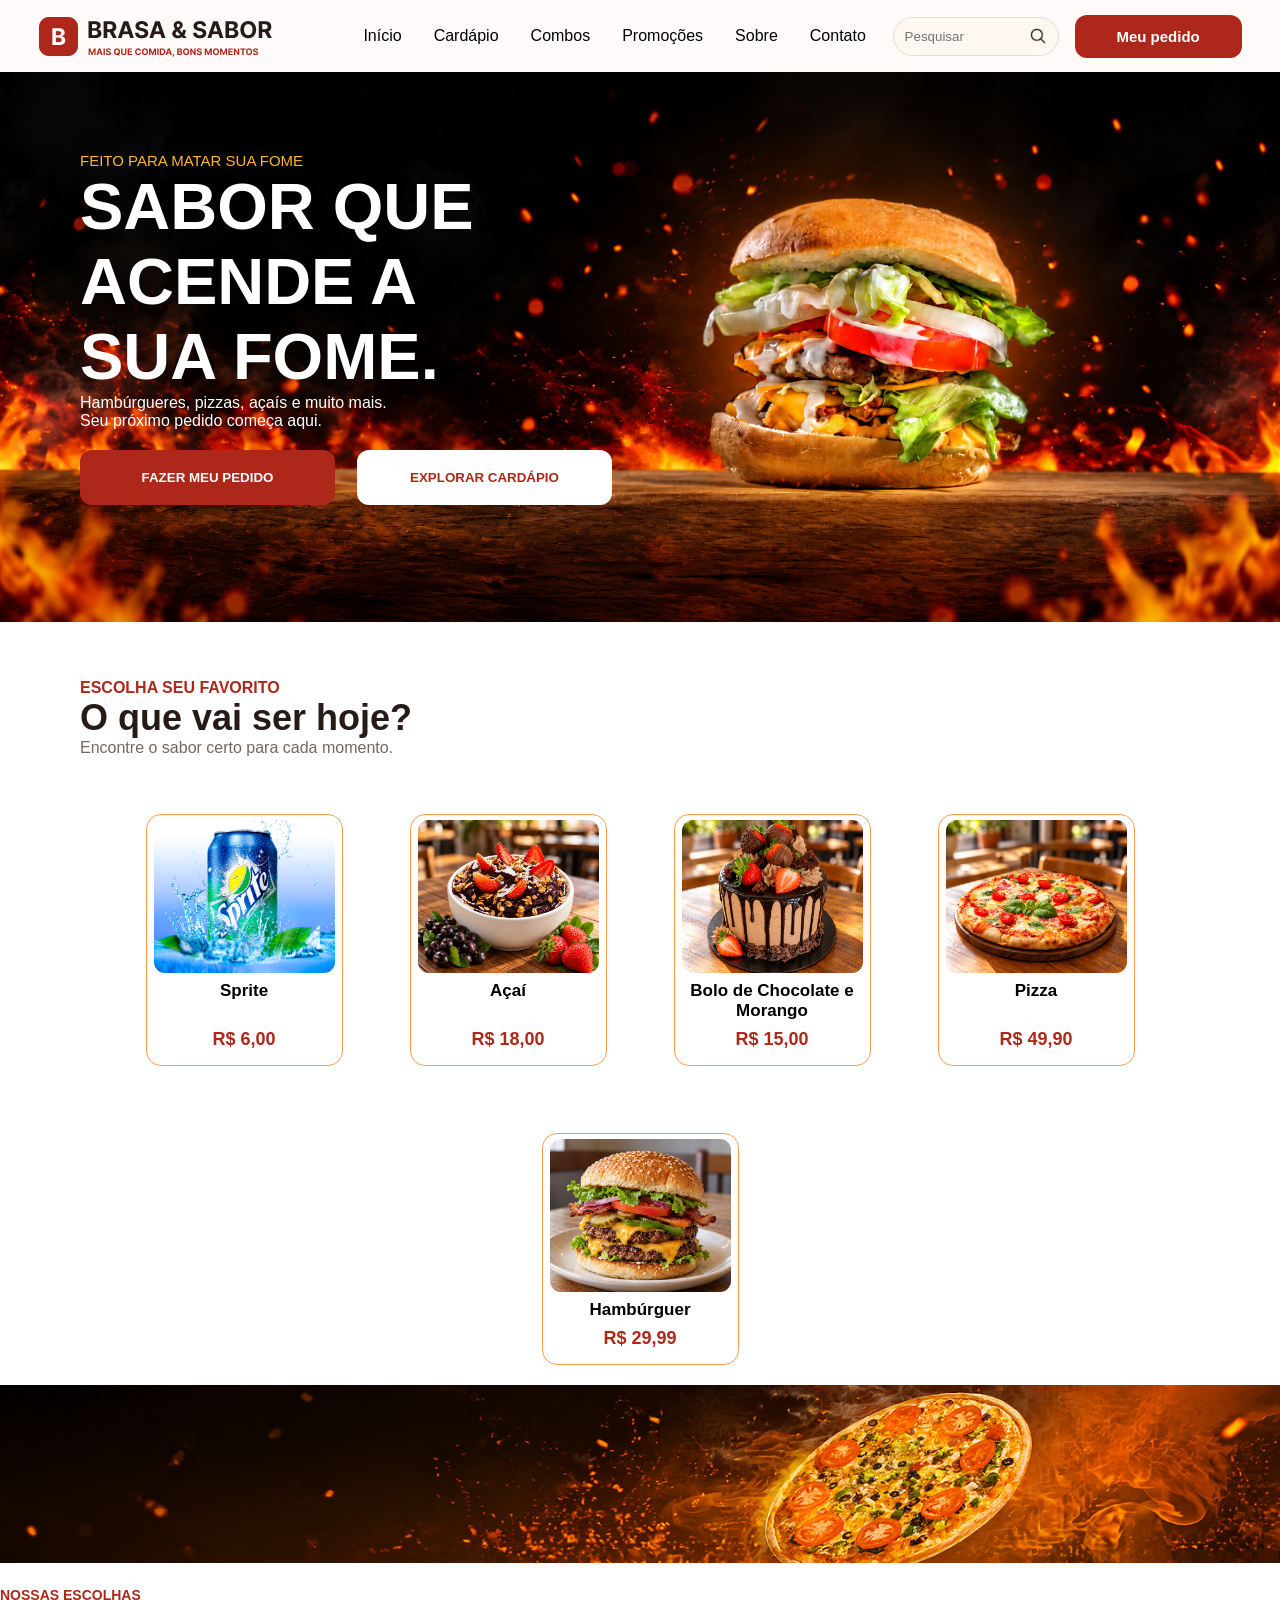
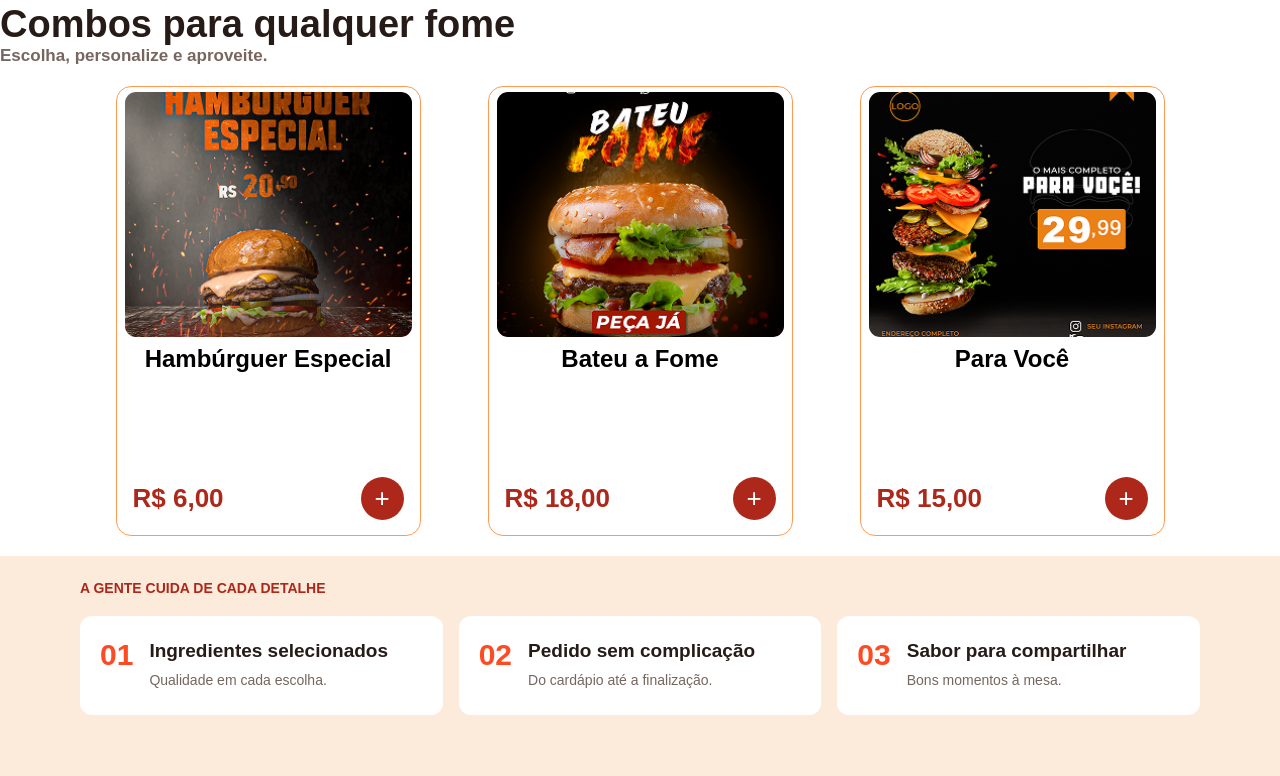
==== index.html @ da67d5e8 "Atualiza combos e adiciona seção de benefícios" ====
<!DOCTYPE html><!-- Informa ao navegador que este documento usa HTML5 -->

<html lang="pt-br"><!-- Inicia o documento HTML e define o idioma como português do Brasil -->

<head> <!-- Área de configurações da página, não aparece diretamente no conteúdo -->
    <meta charset="UTF-8"><!-- Permite o uso correto de acentos e caracteres especiais -->
    <meta name="viewport" content="width=device-width, initial-scale=1.0">
    <!-- Faz a página se adaptar corretamente a diferentes tamanhos de tela -->
    <title>Brasa & Sabor</title> <!-- Define o nome que aparece na aba do navegador -->
    <link rel="stylesheet" href="index.css"> <!-- Conecta este HTML ao arquivo CSS -->
    <link rel="shortcut icon" href="assets/favicon.png" type="image/x-icon">
    <!-- Define o ícone que aparece na aba do navegador -->
</head>

<body> <!-- Inicia todo o conteúdo visível da página -->

    <header> <!-- Cabeçalho principal do site -->

        <img id="logo" src="logo.png" alt="Logo Brasa & Sabor"> <!-- Exibe a logo do site -->

        <nav> <!-- Área de navegação principal -->

            <ul><!-- Lista dos links do menu -->

                <li> <!-- Item da lista -->
                    <a href="#">Início</a><!-- Link para a página inicial -->
                </li>

                <li>
                    <a href="#">Cardápio</a><!-- Link para o cardápio -->
                </li>

                <li>
                    <a href="#">Combos</a> <!-- Link para os combos -->
                </li>

                <li>
                    <a href="#">Promoções</a> <!-- Link para as promoções -->
                </li>

                <li>
                    <a href="#">Sobre</a> <!-- Link para a área sobre a empresa -->
                </li>

                <li>
                    <a href="#">Contato</a> <!-- Link para a área de contato -->
                </li>

            </ul>
        </nav>

        <form> <!-- Cria o formulário da barra de pesquisa -->

            <input type="search" placeholder="Pesquisar"><!-- Cria o campo onde o usuário pode digitar uma pesquisa -->

            <img class="lupa" src="assets/Search.png" alt="Ícone de pesquisa">
            <!-- Exibe o ícone da lupa dentro da área de pesquisa -->
        </form>

        <a href="https://youtu.be/Tk9TM7-eTmw?si=E-C-ctOI5o2lWUD2"> <!-- Cria um link ao redor do botão Meu pedido -->

            <button id="meu-pedido" type="button">
                Meu pedido
            </button><!-- Cria o botão Meu pedido -->
        </a>

    </header>

    <section class="hero"> <!-- Cria a seção principal do site, conhecida como hero -->

                <video class="video-hero" autoplay muted loop playsinline poster="assets/banner-burguer.png" aria-hidden="true"> <!-- Reproduz o vídeo automaticamente, sem som e em loop -->
            <source src="assets/videos/generated_video.mp4" type="video/mp4"> <!-- Define o caminho do vídeo de fundo -->
        </video>

        <h2 id="h2-section">
            FEITO PARA MATAR SUA FOME
        </h2> <!-- Texto menor que aparece acima do título principal -->

        <h1 id="h1">
            SABOR QUE <br> <!-- br força uma quebra de linha -->

            ACENDE A <br> <!-- Segunda quebra de linha -->

            SUA FOME.
        </h1>

        <p>
            Hambúrgueres, pizzas, açaís e muito mais. <br>
            Seu próximo pedido começa aqui.
        </p>


        <div class="botoes-hero"> <!-- Agrupa os dois botões para poder organizá-los juntos no CSS -->

            <button id="fazer-pedido" type="button"> <!-- Primeiro botão da hero -->
                FAZER MEU PEDIDO
            </button>


            <button id="explorar-cardapio" type="button"> <!-- Segundo botão da hero -->
                EXPLORAR CARDÁPIO
            </button>


        </div>

    </section>

    <section class="texto-favorito"><!-- Inicia a segunda seção do site -->

        <p id="escolha-seu-favorito">
            ESCOLHA SEU FAVORITO
        </p>


        <h2 id="oq-vai-ser-hj">
            O que vai ser hoje?
        </h2>


        <p id="paragrafo-texto-favorito">
            Encontre o sabor certo para cada momento.
        </p>


    </section>

<section class="favoritos"> <!-- Agrupa os cards dos produtos favoritos -->

    <div class="card" id="sprite">
        <img src="assets/favoritos/SPRITE.png" alt="Sprite">
        <h2>Sprite</h2>
        <p class="preco">R$ 6,00</p> <!-- Exibe o preço do produto -->
    </div>

    <div class="card" id="acai">
        <img src="assets/favoritos/img/Açaí com morangos na mesa de madeira.png" alt="Açaí">
        <h2>Açaí</h2>
        <p class="preco">R$ 18,00</p> <!-- Exibe o preço do produto -->
    </div>

    <div class="card" id="bolo-de-chocolate">
        <img src="assets/favoritos/img/bolo de chocolate.png" alt="Bolo de chocolate e morango">
        <h2>Bolo de Chocolate e Morango</h2>
        <p class="preco">R$ 15,00</p> <!-- Exibe o preço do produto -->
    </div>

    <div class="card" id="pizza">
        <img src="assets/favoritos/img/pizza.png" alt="Pizza">
        <h2>Pizza</h2>
        <p class="preco">R$ 49,90</p> <!-- Exibe o preço do produto -->
    </div>

    <div class="card" id="hamburguer">
        <img src="assets/favoritos/img/hamburguer.png" alt="Hambúrguer">
        <h2>Hambúrguer</h2>
        <p class="preco">R$ 29,99</p> <!-- Exibe o preço do produto -->
    </div>

</section>

<img id="banner-pizza" src="assets/banner/pizza-banner.png" alt="">

<div class="combos">
    <h2 class="NOSSAS-ESCOLHAS">NOSSAS ESCOLHAS</h2>
    <H2 class="COMBO-PARA-QUALQUER-FOME">Combos para qualquer fome</H2>
    <H3 class="ESCOLHA">Escolha, personalize e aproveite.</H3>
</div>


<section class="combos-produtos"> <!-- Agrupa os cards dos combos -->

    <div class="card" id="hamburguer-especial"> <!-- Cria o card do hambúrguer especial -->
        <img src="assets/favoritos/img/hamburguer espcial.png" alt="Hambúrguer especial"> <!-- Exibe a imagem do combo -->
        <h2>Hambúrguer Especial</h2> <!-- Exibe o nome do combo -->

        <div class="card-rodape"> <!-- Agrupa o preço e o botão -->
            <p class="preco">R$ 6,00</p> <!-- Exibe o preço do produto -->
            <button class="adicionar" type="button" aria-label="Adicionar Hambúrguer Especial ao pedido">+</button> <!-- Cria o botão de adicionar -->
        </div>
    </div>

    <div class="card" id="bateu-a-fome"> <!-- Cria o card do combo Bateu a Fome -->
        <img src="assets/favoritos/img/bateu a fome.png" alt="Combo Bateu a Fome"> <!-- Exibe a imagem do combo -->
        <h2>Bateu a Fome</h2> <!-- Exibe o nome do combo -->

        <div class="card-rodape"> <!-- Agrupa o preço e o botão -->
            <p class="preco">R$ 18,00</p> <!-- Exibe o preço do produto -->
            <button class="adicionar" type="button" aria-label="Adicionar combo Bateu a Fome ao pedido">+</button> <!-- Cria o botão de adicionar -->
        </div>
    </div>

    <div class="card" id="para-voce"> <!-- Cria o card do combo Para Você -->
        <img src="assets/favoritos/img/para voce.png" alt="Combo Para Você"> <!-- Exibe a imagem do combo -->
        <h2>Para Você</h2> <!-- Exibe o nome do combo -->

        <div class="card-rodape"> <!-- Agrupa o preço e o botão -->
            <p class="preco">R$ 15,00</p> <!-- Exibe o preço do produto -->
            <button class="adicionar" type="button" aria-label="Adicionar combo Para Você ao pedido">+</button> <!-- Cria o botão de adicionar -->
        </div>
    </div>

</section>

<section class="beneficios" aria-labelledby="titulo-beneficios"> <!-- Cria a faixa de benefícios -->

    <h2 id="titulo-beneficios">A GENTE CUIDA DE CADA DETALHE</h2> <!-- Exibe o título da seção -->

    <div class="beneficios-lista"> <!-- Agrupa os três benefícios -->

        <div class="beneficio"> <!-- Cria o primeiro benefício -->
            <span class="beneficio-numero">01</span> <!-- Exibe o número do benefício -->

            <div class="beneficio-texto"> <!-- Agrupa o título e a descrição -->
                <h3>Ingredientes selecionados</h3> <!-- Exibe o título do benefício -->
                <p>Qualidade em cada escolha.</p> <!-- Exibe a descrição do benefício -->
            </div>
        </div>

        <div class="beneficio"> <!-- Cria o segundo benefício -->
            <span class="beneficio-numero">02</span> <!-- Exibe o número do benefício -->

            <div class="beneficio-texto"> <!-- Agrupa o título e a descrição -->
                <h3>Pedido sem complicação</h3> <!-- Exibe o título do benefício -->
                <p>Do cardápio até a finalização.</p> <!-- Exibe a descrição do benefício -->
            </div>
        </div>

        <div class="beneficio"> <!-- Cria o terceiro benefício -->
            <span class="beneficio-numero">03</span> <!-- Exibe o número do benefício -->

            <div class="beneficio-texto"> <!-- Agrupa o título e a descrição -->
                <h3>Sabor para compartilhar</h3> <!-- Exibe o título do benefício -->
                <p>Bons momentos à mesa.</p> <!-- Exibe a descrição do benefício -->
            </div>
        </div>

    </div>

</section>



</body>


</html>
---- index.css ----
* {
    font-family: Arial, Helvetica, sans-serif; /* Define a fonte de todos os elementos */
    margin: 0; /* Remove as margens padrão */
    padding: 0; /* Remove os espaçamentos internos padrão */
}

body {
    margin: 0; /* Remove a margem padrão do body */
}

a {
    color: black; /* Define a cor dos links */
    text-decoration: none; /* Remove o sublinhado dos links */
    cursor: pointer; /* Mostra uma mão ao passar o mouse sobre os links */
}

button {
    cursor: pointer; /* Mostra uma mão ao passar o mouse sobre os botões */
}

header {
    background-color: #FEFAFA; /* Define a cor de fundo do cabeçalho */
    display: flex; /* Coloca os elementos do cabeçalho lado a lado */
    align-items: center; /* Centraliza os elementos verticalmente */
    justify-content: space-between; /* Distribui o espaço livre entre os elementos */
    min-height: 72px; /* Mantém a altura mínima e permite crescer se houver quebra de linha */
    height: auto; /* Evita que o botão fique encoberto em telas menores */
    padding: 12px clamp(20px, 3vw, 80px); /* Ajusta o espaço lateral à largura da tela */
    box-sizing: border-box; /* Inclui o padding no tamanho do cabeçalho */
    gap: 16px; /* Mantém os elementos próximos sem apertar o cabeçalho */
    flex-wrap: wrap; /* Permite que os elementos passem para outra linha quando faltar espaço */

    & #logo {
        cursor: pointer; /* Mostra uma mão ao passar o mouse sobre a logo */
    }
}

nav ul {
    display: flex; /* Coloca os itens do menu lado a lado */
    flex-wrap: wrap; /* Permite quebrar a linha quando faltar espaço */
    gap: 12px; /* Faz o menu caber também com o navegador em 100% */
    list-style-type: none; /* Remove as bolinhas da lista */
    padding: 0; /* Remove o espaçamento interno padrão */
    margin: 0; /* Remove a margem padrão */

    & a {
        display: inline-block; /* Permite aumentar cada link individualmente */
        padding: 10px; /* Mantém o tamanho do link igual antes e durante o hover */
        border: none; /* Remove qualquer borda do link */
        outline: none; /* Remove o contorno preto de foco */
        border-radius: 10px; /* Arredonda o fundo do hover */
        transition: transform 0.2s ease, color 0.2s ease, background-color 0.2s ease; /* Suaviza o efeito */

        &:hover {
            cursor: pointer; /* Mostra uma mão sobre o link */
            color: white; /* Deixa o texto branco */
            background-color: #AD281B; /* Deixa o fundo vermelho */
            transform: scale(1.1); /* Aumenta apenas o link sem empurrar os outros */
        }

        &:focus-visible {
            outline: 2px solid #AD281B; /* Destaca o link em vermelho ao navegar pelo teclado */
            outline-offset: 2px; /* Afasta o contorno do texto */
        }
    }
}

form {
    position: relative; /* Serve de referência para posicionar a lupa */
    margin-left: auto; /* Coloca o espaço livre antes da pesquisa, aproximando ela do botão */
}

input {
    background-color: #FFF8F0; /* Define o fundo do campo de pesquisa */
    width: 166px; /* Define a largura do campo */
    height: 39px; /* Define a altura do campo */
    border-radius: 20px; /* Arredonda as bordas */
    border: 1px solid #EADBD0; /* Adiciona uma borda ao campo */
    padding-left: 11px; /* Afasta o texto da borda esquerda */
    padding-right: 35px; /* Reserva espaço para a lupa */
    outline: none; /* Remove o contorno padrão ao clicar */
    box-sizing: border-box; /* Inclui padding e borda no tamanho do campo */
}

.lupa {
    position: absolute; /* Permite posicionar a lupa dentro do formulário */
    right: 12px; /* Afasta a lupa da borda direita */
    top: 50%; /* Posiciona a lupa no meio vertical */
    transform: translateY(-50%); /* Ajusta a centralização vertical da lupa */
    width: 18px; /* Define a largura da lupa */
}

#meu-pedido {
    background: #AD281B; /* Define o fundo vermelho */
    width: 167px; /* Define a largura do botão */
    height: 43px; /* Define a altura do botão */
    border-radius: 12px; /* Arredonda as bordas */
    border: none; /* Remove a borda padrão */
    outline: none; /* Remove o contorno padrão ao clicar */
    color: white; /* Define o texto branco */
    font-weight: bold; /* Deixa o texto em negrito */
    font-size: 15px; /* Define o tamanho do texto */

    &:hover {
        background-color: #630e06; /* Escurece o botão ao passar o mouse */
    }
}

@keyframes hero { /* Cria a animação de entrada da hero */
    from { /* Define o começo da animação */
        opacity: 0; /* Começa invisível */
        transform: translateY(15px); /* Começa 15px abaixo da posição original */
    } /* Fecha o começo */

    to { /* Define o final da animação */
        opacity: 1; /* Deixa o elemento visível */
        transform: translateY(0); /* Retorna à posição original */
    } /* Fecha o final */
} /* Fecha a animação */

.hero {
    position: relative; /* Serve de referência para posicionar o vídeo */
    isolation: isolate; /* Mantém as camadas do vídeo dentro da hero */
    overflow: hidden; /* Esconde as partes do vídeo que ultrapassam a seção */
    background-image: url("assets/banner-burguer.png"); /* Define a imagem de fundo */
    width: 100%; /* Ocupa toda a largura disponível */
    height: 550px; /* Define a altura da seção */
    background-size: cover; /* Preenche a seção com a imagem */
    background-position: center; /* Centraliza a imagem de fundo */
    background-repeat: no-repeat; /* Impede a repetição da imagem */
    color: white; /* Define a cor padrão dos textos */
    display: flex; /* Ativa o Flexbox */
    flex-direction: column; /* Organiza os elementos um abaixo do outro */
    padding: 80px; /* Define o espaço interno da seção */
    box-sizing: border-box; /* Inclui o padding no tamanho da seção */

    & .video-hero {
        position: absolute; /* Coloca o vídeo no fundo sem ocupar espaço entre os textos */
        inset: 0; /* Posiciona o vídeo junto às bordas da seção */
        width: 100%; /* Faz o vídeo ocupar toda a largura da hero */
        height: 100%; /* Faz o vídeo ocupar toda a altura da hero */
        object-fit: cover; /* Preenche a seção sem deformar o vídeo */
        object-position: center; /* Centraliza o vídeo */
        z-index: -1; /* Coloca o vídeo atrás dos textos e botões */
        pointer-events: none; /* Impede que o vídeo bloqueie os cliques nos botões */
    }

    & #h2-section {
        color: #FFB72B; /* Define a cor amarela do texto */
        font-size: 15px; /* Define o tamanho do texto */
        font-weight: 100; /* Solicita um peso fino para a fonte */
        animation: entrada-hero 0.6s ease-out both; /* Faz o texto pequeno entrar primeiro */
        transition: scale 0.25s ease; /* Suaviza o crescimento e a volta ao tamanho normal */
        transform-origin: left center; /* Faz o crescimento partir do lado esquerdo */

        &:hover {
            scale: 1.02; /* Aumenta apenas este texto em 2% */
        }
    }

    & #h1 {
        font-size: 65px; /* Define o tamanho do título principal */
        margin: 0; /* Remove a margem padrão */
        animation: entrada-hero 0.6s ease-out 0.12s both; /* Faz o título entrar depois */
        transition: scale 0.25s ease; /* Suaviza o crescimento e a volta ao tamanho normal */
        transform-origin: left center; /* Faz o crescimento partir do lado esquerdo */

        &:hover {
            scale: 1.02; /* Aumenta apenas o título em 2% */
        }
    }

    & > p {
        animation: entrada-hero 0.6s ease-out 0.24s both; /* Faz o parágrafo entrar depois do título */
        transition: scale 0.25s ease; /* Suaviza o crescimento e a volta ao tamanho normal */
        transform-origin: left center; /* Faz o crescimento partir do lado esquerdo */

        &:hover {
            scale: 1.02; /* Aumenta apenas o parágrafo em 2% */
        }
    }

    & .botoes-hero {
        display: flex; /* Coloca os botões lado a lado */
        gap: 22px; /* Define o espaço entre os botões */
        flex-wrap: wrap; /* Permite que os botões passem para outra linha */
        margin-top: 20px; /* Afasta os botões do texto acima */
        animation: entrada-hero 0.6s ease-out 0.36s both; /* Faz os botões entrarem por último */

        & #fazer-pedido {
            width: 255px; /* Define a largura do botão */
            height: 55px; /* Define a altura do botão */
            border-radius: 12px; /* Arredonda as bordas */
            background: #AD281B; /* Define o fundo vermelho */
            color: white; /* Define o texto branco */
            border: none; /* Remove a borda padrão */
            font-weight: bold; /* Deixa o texto em negrito */
            box-shadow: inset 0 0 0 0 white; /* Prepara o preenchimento branco sem mostrá-lo */
            transition: box-shadow 0.35s ease, color 0.35s ease; /* Suaviza a animação na entrada e na saída do mouse */

            &:hover {
                box-shadow: inset 255px 0 0 0 white; /* Preenche o botão de branco da esquerda para a direita */
                color: #AD281B; /* Muda o texto para vermelho */
            }
        }

        & #explorar-cardapio {
            width: 255px; /* Define a largura do botão */
            height: 55px; /* Define a altura do botão */
            border-radius: 12px; /* Arredonda as bordas */
            background: white; /* Define o fundo branco */
            color: #AD281B; /* Define o texto vermelho */
            border: none; /* Remove a borda padrão */
            font-weight: bolder; /* Deixa o texto com peso maior */
            box-shadow: inset 0 0 0 0 #AD281B; /* Prepara o preenchimento vermelho sem mostrá-lo */
            transition: box-shadow 0.35s ease, color 0.35s ease; /* Suaviza a animação na entrada e na saída do mouse */

            &:hover {
                box-shadow: inset 255px 0 0 0 #AD281B; /* Preenche o botão de vermelho da esquerda para a direita */
                color: white; /* Muda o texto para branco */
            }
        }
    }
}

.texto-favorito {
    display: flex; /* Ativa o Flexbox na seção */
    flex-direction: column; /* Organiza os textos um abaixo do outro */
    padding: 57px 80px; /* Define o espaço vertical e lateral */
    box-sizing: border-box; /* Inclui o padding no tamanho da seção */

    & #escolha-seu-favorito {
        color: #AD281B; /* Define a cor vermelha do texto */
        font-weight: bold; /* Deixa o texto em negrito */
        margin: 0; /* Remove a margem padrão */
    }

    & #oq-vai-ser-hj {
        color: #261B17; /* Define a cor escura do título */
        font-size: 36px; /* Define o tamanho do título */
        margin: 0; /* Remove a margem padrão */
        font-weight: bolder; /* Deixa o título com peso maior */
    }

    & #paragrafo-texto-favorito {
        color: #76665F; /* Define a cor do parágrafo */
        font-size: 16px; /* Define o tamanho do texto */
    }
}

.favoritos {
    display: flex; /* Coloca os cards lado a lado */
    width: 100%; /* Ocupa toda a largura disponível */
    padding: 0 80px; /* Define o espaço nas laterais */
    box-sizing: border-box; /* Inclui o padding na largura da seção */
    justify-content: center; /* Centraliza os cards na horizontal */
    gap: 67px; /* Define o espaço entre os cards */
    margin-bottom: 20px; /* Adiciona espaço abaixo da seção */
    flex-wrap: wrap; /* Permite que os cards passem para outra linha */

    & .card {
        display: flex; /* Ativa o Flexbox dentro do card */
        width: 197px; /* Define a largura do card */
        height: auto; /* Ajusta a altura ao conteúdo */
        padding-bottom: 15px; /* Cria espaço abaixo do preço */
        flex-shrink: 0; /* Impede que o card diminua de largura */
        flex-direction: column; /* Organiza imagem, nome e preço em coluna */
        align-items: center; /* Centraliza os elementos horizontalmente */
        gap: 8px; /* Cria espaço entre imagem, nome e preço */
        border-radius: 15px; /* Arredonda as bordas */
        border: 1px solid #FF9A50; /* Adiciona uma borda laranja */
        box-sizing: border-box; /* Inclui padding e borda no tamanho do card */
        position: relative; /* Serve de referência para o reflexo */
        transition: transform 0.6s cubic-bezier(0.23, 1, 0.32, 1); /* Suaviza a inclinação e a volta do card */



        &:hover {
            transform: perspective(1000px) rotateX(5deg) rotateY(-10deg) scale(1.02); /* Inclina e aumenta apenas o card sob o mouse */
        }

        &::after {
            content: ""; /* Cria uma camada para o reflexo */
            position: absolute; /* Posiciona o reflexo sobre o card */
            inset: 0; /* Faz a camada ocupar todo o card */
            border-radius: inherit; /* Mantém o arredondamento original */
            pointer-events: none; /* Impede que o reflexo bloqueie o mouse */
            background: linear-gradient(115deg, transparent 40%, rgba(255, 255, 255, 0.1) 45%, rgba(255, 255, 255, 0.3) 50%, rgba(255, 255, 255, 0.1) 55%, transparent 60%); /* Cria uma faixa diagonal de luz */
            background-size: 250% 250%; /* Permite movimentar o reflexo */
            background-position: 100% 100%; /* Define a posição inicial do reflexo */
            opacity: 0; /* Esconde o reflexo enquanto o card está parado */
            transition: background-position 0.6s ease, opacity 0.6s ease; /* Suaviza o movimento e a aparição do reflexo */
        }

        &:hover::after {
            background-position: 0% 0%; /* Faz o reflexo atravessar o card */
            opacity: 1; /* Mostra o reflexo durante o hover */
        }

        & img {
            width: 181px; /* Define a largura das imagens */
            height: 153px; /* Define a altura das imagens */
            border-radius: 11px; /* Arredonda as bordas das imagens */
            object-fit: cover; /* Preenche o espaço sem deformar a imagem */
            margin-top: 5px; /* Afasta a imagem do topo do card */
        }

        & h2 {
            font-size: 17px; /* Aumenta o tamanho do nome do produto */
            font-weight: bold; /* Deixa o nome em negrito */
            text-align: center; /* Centraliza o nome */
            padding: 0 8px; /* Afasta o nome das bordas laterais */
        }

        & .preco {
            color: #AD281B; /* Define a cor vermelha do preço */
            font-size: 18px; /* Define o tamanho do preço */
            font-weight: bold; /* Deixa o preço em negrito */
            text-align: center; /* Centraliza o preço */
            margin-top: auto; /* Alinha os preços na parte inferior dos cards da mesma linha */
        }
    }
}

#banner-pizza {
    width: 100%; /* Faz o banner acompanhar a largura disponível */
    height: auto; /* Mantém a proporção da imagem */
}

.combos {
    
    & .NOSSAS-ESCOLHAS {
        margin-top: 20px; /* Adiciona espaço acima do texto */
        font-size: 14px; /* Define o tamanho do texto */
        font-weight: bolder; /* Deixa o texto com peso maior */
        color: #AD281B; /* Define a cor vermelha do texto */
    }

    & .COMBO-PARA-QUALQUER-FOME {
        font-size: 38px; /* Define o tamanho do título dos combos */
        color: #261B17; /* Define a cor escura do título */
    }

    & .ESCOLHA{
        font-size: 17px;
        color: #76665F;

    }


}

.combos-produtos {
    display: flex; /* Coloca os cards lado a lado */
    margin-top: 20px;
    width: 100%; /* Ocupa toda a largura disponível */
    padding: 0 80px; /* Define o espaço nas laterais */
    box-sizing: border-box; /* Inclui o padding na largura da seção */
    justify-content: center; /* Centraliza os cards na horizontal */
    gap: 67px; /* Define o espaço entre os cards */
    margin-bottom: 20px; /* Adiciona espaço abaixo da seção */
    flex-wrap: wrap; /* Permite que os cards passem para outra linha */

    & .card {
        display: flex; /* Ativa o Flexbox dentro do card */
        width: 305px; /* Aumenta a largura do card */
        min-height: 450px; /* Define uma altura mínima para o card */
        height: auto; /* Ajusta a altura ao conteúdo */
        padding-bottom: 15px; /* Cria espaço abaixo do preço */
        flex-shrink: 0; /* Impede que o card diminua de largura */
        flex-direction: column; /* Organiza imagem, nome e preço em coluna */
        align-items: center; /* Centraliza os elementos horizontalmente */
        gap: 8px; /* Cria espaço entre imagem, nome e preço */
        border-radius: 15px; /* Arredonda as bordas */
        border: 1px solid #FF9A50; /* Adiciona uma borda laranja */
        box-sizing: border-box; /* Inclui padding e borda no tamanho do card */
        position: relative; /* Serve de referência para o reflexo */
        transition: transform 0.6s cubic-bezier(0.23, 1, 0.32, 1); /* Suaviza a inclinação e a volta do card */

        & .card-rodape {
        display: flex; /* Coloca o preço e o botão lado a lado */
        justify-content: space-between; /* Coloca um em cada ponta */
        align-items: center; /* Alinha os dois verticalmente */
        width: 100%; /* Ocupa toda a largura do card */
        padding: 0 16px; /* Afasta os dois das bordas laterais */
        box-sizing: border-box; /* Inclui o padding na largura */
        margin-top: auto; /* Empurra o conjunto para baixo */

        & .preco {
            margin: 0; /* Remove a margem automática anterior do preço */
        }
    }
        &:hover {
            transform: perspective(1000px) rotateX(5deg) rotateY(-10deg) scale(1.02); /* Inclina e aumenta apenas o card sob o mouse */
        }

        &::after {
            content: ""; /* Cria uma camada para o reflexo */
            position: absolute; /* Posiciona o reflexo sobre o card */
            inset: 0; /* Faz a camada ocupar todo o card */
            border-radius: inherit; /* Mantém o arredondamento original */
            pointer-events: none; /* Impede que o reflexo bloqueie o mouse */
            background: linear-gradient(115deg, transparent 40%, rgba(255, 255, 255, 0.1) 45%, rgba(255, 255, 255, 0.3) 50%, rgba(255, 255, 255, 0.1) 55%, transparent 60%); /* Cria uma faixa diagonal de luz */
            background-size: 250% 250%; /* Permite movimentar o reflexo */
            background-position: 100% 100%; /* Define a posição inicial do reflexo */
            opacity: 0; /* Esconde o reflexo enquanto o card está parado */
            transition: background-position 0.6s ease, opacity 0.6s ease; /* Suaviza o movimento e a aparição do reflexo */
        }

        &:hover::after {
            background-position: 0% 0%; /* Faz o reflexo atravessar o card */
            opacity: 1; /* Mostra o reflexo durante o hover */
        }

        & img {
            width: calc(100% - 16px); /* Acompanha a largura interna do card, deixando espaço nas laterais */
            height: 245px; /* Aumenta a altura das imagens */
            border-radius: 11px; /* Arredonda as bordas das imagens */
            object-fit: cover; /* Preenche o espaço sem deformar a imagem */
            margin-top: 5px; /* Afasta a imagem do topo do card */
        }

        & h2 {
            font-size: 24px; /* Aumenta o tamanho do nome do produto */
            font-weight: bold; /* Deixa o nome em negrito */
            text-align: center; /* Centraliza o nome */
            padding: 0 8px; /* Afasta o nome das bordas laterais */
        }

        & .preco {
            color: #AD281B; /* Define a cor vermelha do preço */
            font-size: 26px; /* Aumenta o tamanho do preço */
            font-weight: bold; /* Deixa o preço em negrito */
            text-align: center; /* Centraliza o preço */
            margin-top: auto; /* Alinha os preços na parte inferior dos cards da mesma linha */
        }

        & .adicionar{
            background: #AD281B;
            border: none; /* Remove a borda do botão */
            color:white;
            width: 43px;
            height: 43px;
            font-size: 26px;
            border-radius: 100%;

        }
    }
}


.beneficios {
    background-color: #FCEBDB; /* Define o fundo claro da faixa */
    padding: 24px 80px; /* Define o espaço interno vertical e lateral */
    box-sizing: border-box; /* Inclui o padding na largura da seção */
    min-height: 220px; /* Define a altura mínima da faixa */

    & #titulo-beneficios {
        color: #AD281B; /* Define a cor vermelha do título */
        font-size: 14px; /* Define o tamanho do título */
        font-weight: bold; /* Deixa o título em negrito */
        margin-bottom: 20px; /* Afasta o título dos benefícios */
    }

    & .beneficios-lista {
        display: flex; /* Coloca os benefícios lado a lado */
        flex-wrap: wrap; /* Permite quebrar a linha quando faltar espaço */
        gap: 16px; /* Define o espaço entre os benefícios */

        & .beneficio {
            display: flex; /* Coloca o número ao lado do texto */
            align-items: flex-start; /* Alinha o número e o texto pelo topo */
            flex: 1 1 250px; /* Distribui o espaço e permite quebrar a linha */
            min-width: 0; /* Permite que o conteúdo se ajuste ao espaço disponível */
            background-color: white; /* Define o fundo branco do benefício */
            border-radius: 12px; /* Arredonda as bordas */
            padding: 24px 20px; /* Define o espaço interno do benefício */
            box-sizing: border-box; /* Inclui o padding no tamanho do benefício */
            gap: 16px; /* Afasta o número do texto */

            & .beneficio-numero {
                color: #FF4B23; /* Define a cor laranja do número */
                font-size: 30px; /* Define o tamanho do número */
                font-weight: bold; /* Deixa o número em negrito */
                line-height: 1; /* Mantém a altura da linha próxima ao tamanho do número */
                flex-shrink: 0; /* Impede que o número seja comprimido */
            }

            & .beneficio-texto {
                min-width: 0; /* Permite que o texto se ajuste dentro do benefício */

                & h3 {
                    color: #261B17; /* Define a cor escura do título */
                    font-size: 19px; /* Define o tamanho do título */
                    font-weight: bold; /* Deixa o título em negrito */
                    margin-bottom: 8px; /* Afasta o título da descrição */
                }

                & p {
                    color: #76665F; /* Define a cor da descrição */
                    font-size: 14px; /* Define o tamanho da descrição */
                    line-height: 1.5; /* Aumenta o espaço entre as linhas */
                }
            }
        }
    }
}
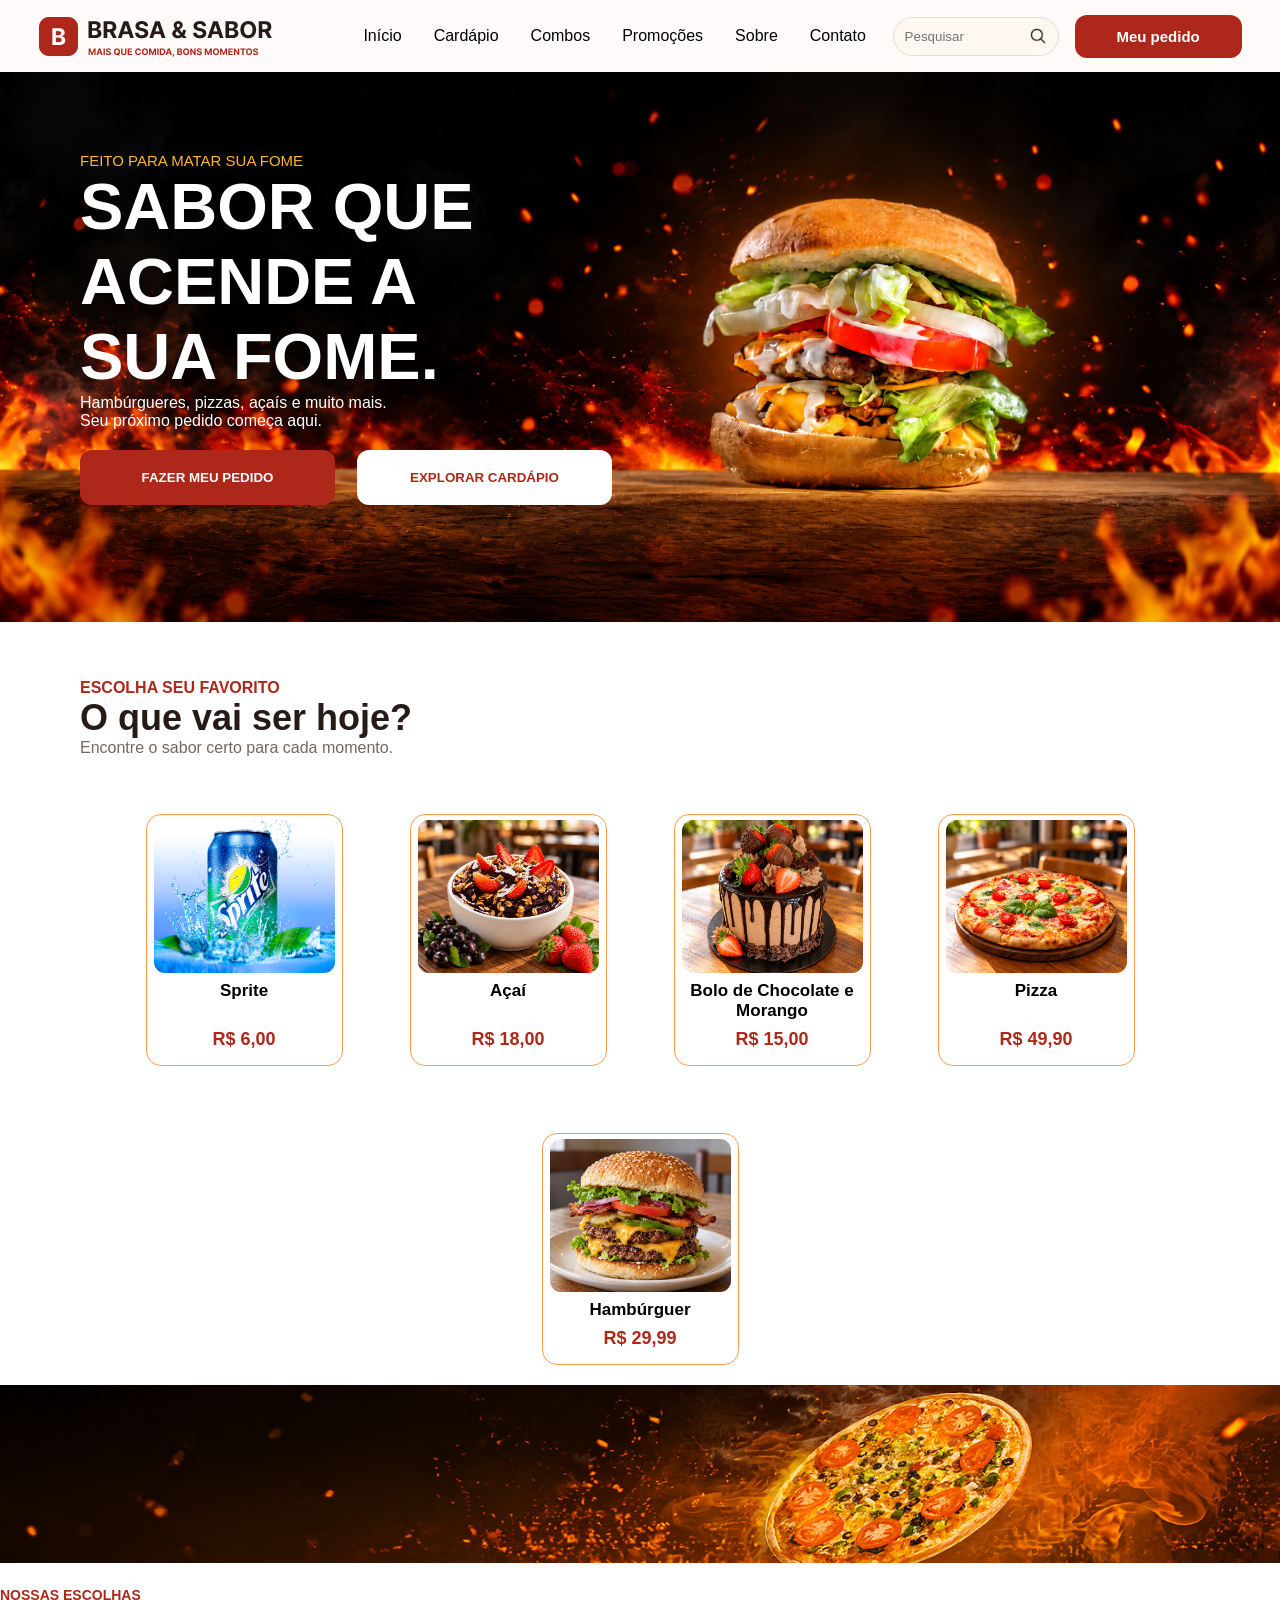
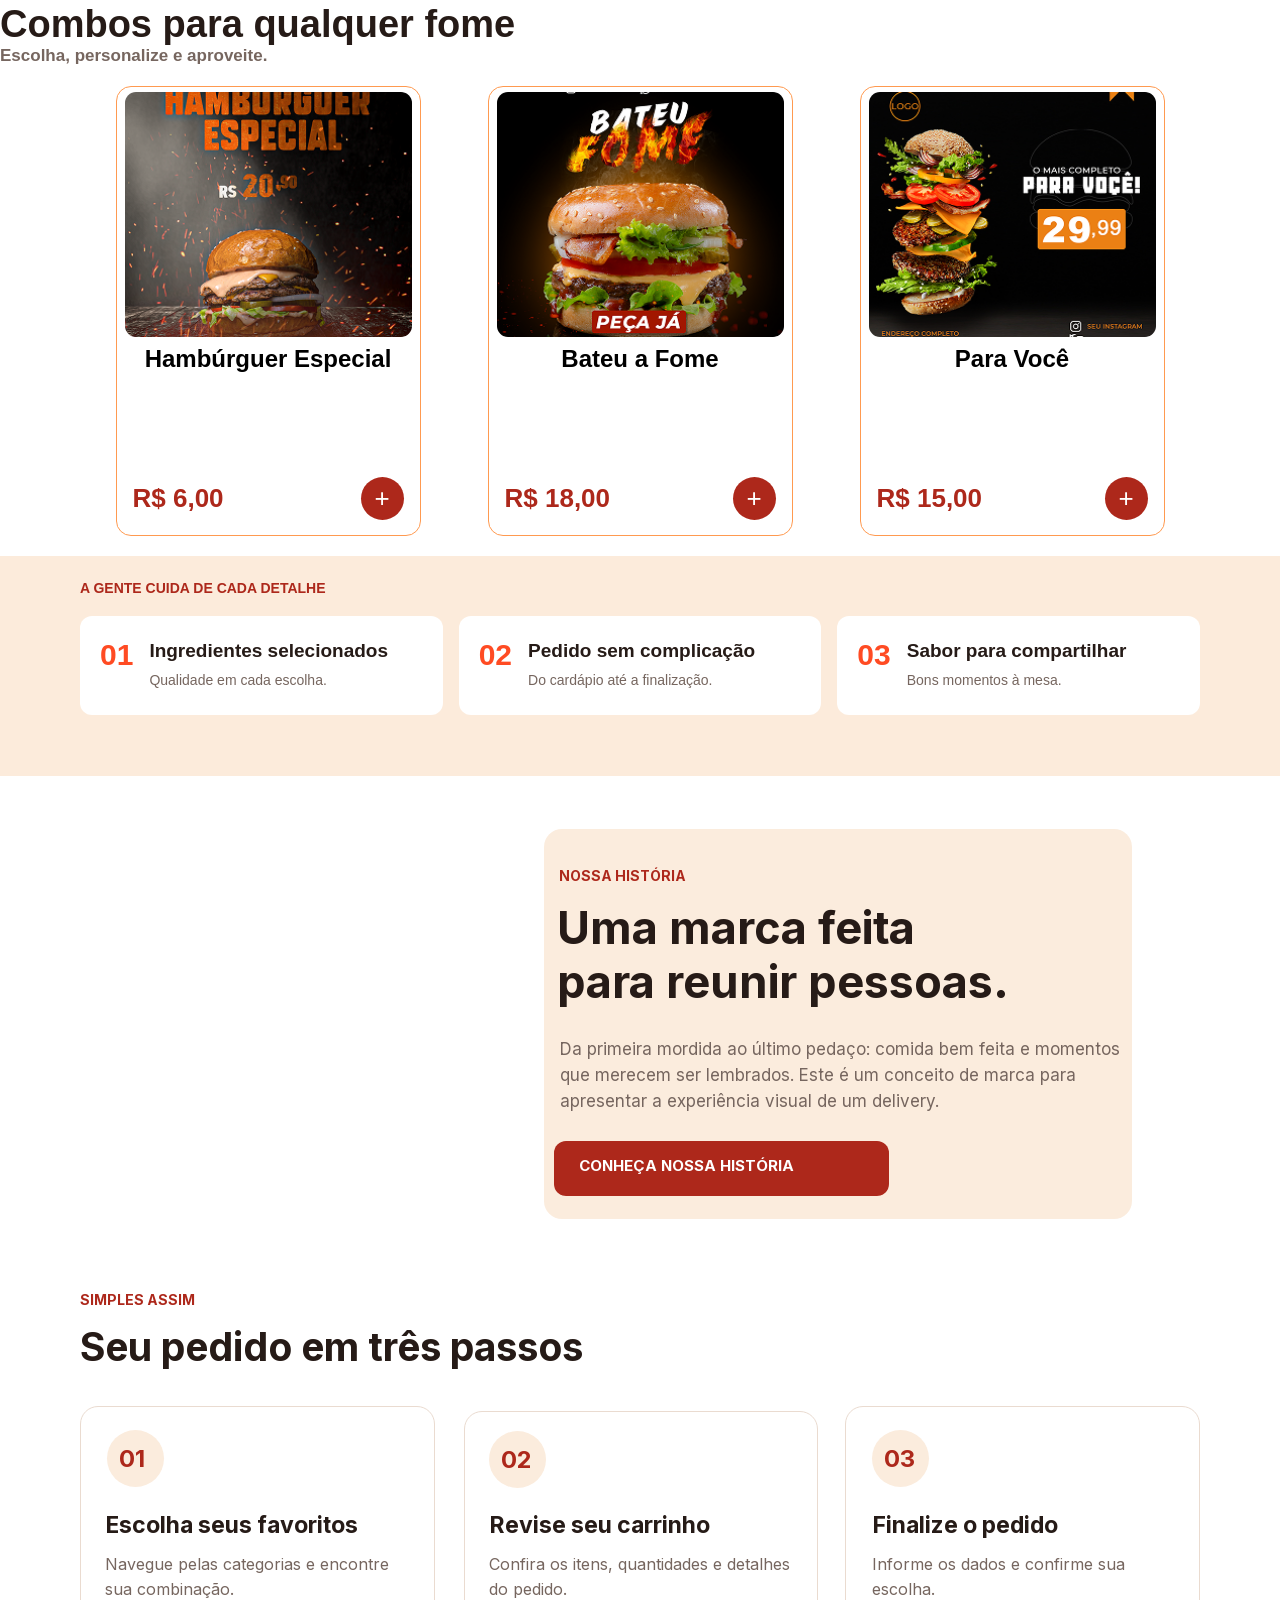
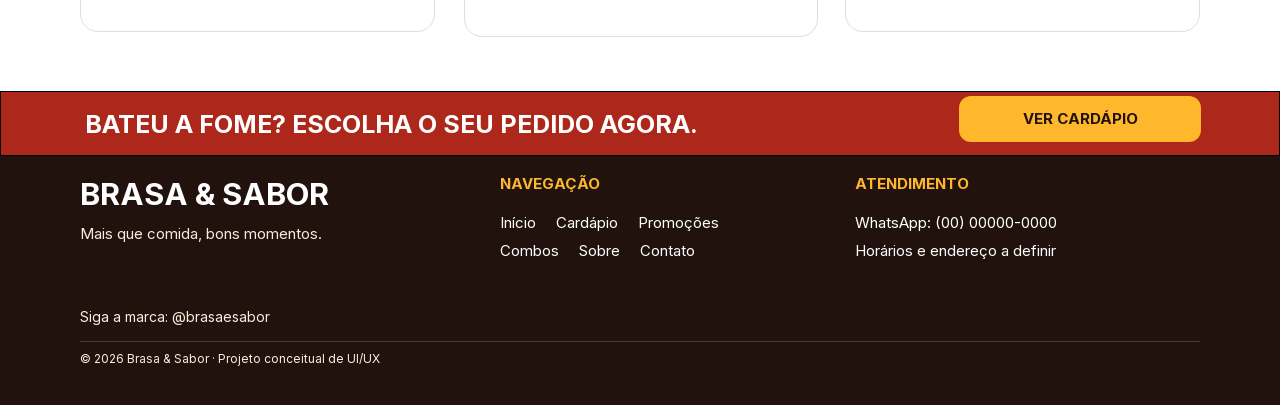
==== commit 4e09ab3d: "Adiciona Nossa História, etapas do pedido e rodapé" ====
--- a/index.html
+++ b/index.html
@@ -7,14 +7,14 @@
     <meta name="viewport" content="width=device-width, initial-scale=1.0">
     <!-- Faz a página se adaptar corretamente a diferentes tamanhos de tela -->
     <title>Brasa & Sabor</title> <!-- Define o nome que aparece na aba do navegador -->
-    <link rel="stylesheet" href="index.css"> <!-- Conecta este HTML ao arquivo CSS -->
+    <link rel="stylesheet" href="index.css?v=c7e4914e09b7"> <!-- Carrega a versão atual do CSS e evita usar uma cópia antiga do cache -->
     <link rel="shortcut icon" href="assets/favicon.png" type="image/x-icon">
     <!-- Define o ícone que aparece na aba do navegador -->
 </head>
 
 <body> <!-- Inicia todo o conteúdo visível da página -->
 
-    <header> <!-- Cabeçalho principal do site -->
+    <header id="inicio"> <!-- Inicia o cabeçalho e identifica o início da página -->
 
         <img id="logo" src="logo.png" alt="Logo Brasa & Sabor"> <!-- Exibe a logo do site -->
 
@@ -106,7 +106,7 @@
 
     </section>
 
-    <section class="texto-favorito"><!-- Inicia a segunda seção do site -->
+    <section class="texto-favorito" id="cardapio"> <!-- Inicia a apresentação dos produtos e identifica o cardápio -->
 
         <p id="escolha-seu-favorito">
             ESCOLHA SEU FAVORITO
@@ -161,7 +161,7 @@
 
 <img id="banner-pizza" src="assets/banner/pizza-banner.png" alt="">
 
-<div class="combos">
+<div class="combos" id="combos"> <!-- Agrupa os títulos e identifica a seção de combos -->
     <h2 class="NOSSAS-ESCOLHAS">NOSSAS ESCOLHAS</h2>
     <H2 class="COMBO-PARA-QUALQUER-FOME">Combos para qualquer fome</H2>
     <H3 class="ESCOLHA">Escolha, personalize e aproveite.</H3>
@@ -241,6 +241,132 @@
 
 
 
+<section class="nossa-historia" id="sobre" aria-labelledby="titulo-historia"> <!-- Inicia a seção de apresentação e associa seu título aos leitores de tela -->
+
+    <div class="historia-container"> <!-- Agrupa e alinha o cartão da apresentação -->
+
+        <div class="historia-conteudo"> <!-- Agrupa os textos e o botão dentro do cartão -->
+
+            <p class="historia-destaque">NOSSA HISTÓRIA</p> <!-- Exibe a legenda da seção -->
+
+            <h2 id="titulo-historia" class="historia-titulo"> <!-- Inicia o título da apresentação -->
+                Uma marca feita<br> <!-- Exibe a primeira frase e quebra a linha -->
+                para reunir pessoas. <!-- Exibe a segunda frase do título -->
+            </h2> <!-- Encerra o título da apresentação -->
+
+            <p class="historia-descricao"> <!-- Inicia o parágrafo de apresentação -->
+                Da primeira mordida ao último pedaço: comida bem feita e momentos que merecem ser lembrados. Este é um conceito de marca para apresentar a experiência visual de um delivery. <!-- Exibe o texto de apresentação da marca -->
+            </p> <!-- Encerra o parágrafo de apresentação -->
+
+            <button class="historia-botao" type="button"> <!-- Cria um botão que não envia formulários -->
+                CONHEÇA NOSSA HISTÓRIA <!-- Exibe o texto do botão -->
+            </button> <!-- Encerra o botão da apresentação -->
+
+        </div> <!-- Encerra o cartão da apresentação -->
+
+    </div> <!-- Encerra a área de alinhamento do cartão -->
+
+</section> <!-- Encerra a seção de apresentação -->
+
+<section class="como-pedir" aria-labelledby="titulo-passos"> <!-- Inicia a seção sobre o pedido e associa seu título aos leitores de tela -->
+
+    <div class="passos-cabecalho"> <!-- Agrupa a legenda e o título da seção -->
+
+        <p class="passos-destaque">SIMPLES ASSIM</p> <!-- Exibe a legenda acima do título -->
+
+        <h2 id="titulo-passos">Seu pedido em três passos</h2> <!-- Exibe o título da seção de pedidos -->
+
+    </div> <!-- Encerra o cabeçalho da seção de pedidos -->
+
+    <ol class="passos-lista"> <!-- Inicia a lista ordenada das etapas do pedido -->
+
+        <li class="passo"> <!-- Inicia o cartão da primeira etapa -->
+            <span class="passo-numero" aria-hidden="true">01</span> <!-- Exibe o número sem repetir a numeração para os leitores de tela -->
+            <h3 class="passo-titulo">Escolha seus favoritos</h3> <!-- Exibe o título da primeira etapa -->
+            <p class="passo-descricao">Navegue pelas categorias e encontre sua combinação.</p> <!-- Explica como escolher os produtos -->
+        </li> <!-- Encerra o cartão da primeira etapa -->
+
+        <li class="passo"> <!-- Inicia o cartão da segunda etapa -->
+            <span class="passo-numero" aria-hidden="true">02</span> <!-- Exibe o número sem repetir a numeração para os leitores de tela -->
+            <h3 class="passo-titulo">Revise seu carrinho</h3> <!-- Exibe o título da segunda etapa -->
+            <p class="passo-descricao">Confira os itens, quantidades e detalhes do pedido.</p> <!-- Explica o que revisar no carrinho -->
+        </li> <!-- Encerra o cartão da segunda etapa -->
+
+        <li class="passo"> <!-- Inicia o cartão da terceira etapa -->
+            <span class="passo-numero" aria-hidden="true">03</span> <!-- Exibe o número sem repetir a numeração para os leitores de tela -->
+            <h3 class="passo-titulo">Finalize o pedido</h3> <!-- Exibe o título da terceira etapa -->
+            <p class="passo-descricao">Informe os dados e confirme sua escolha.</p> <!-- Explica como concluir o pedido -->
+        </li> <!-- Encerra o cartão da terceira etapa -->
+
+    </ol> <!-- Encerra a lista das etapas do pedido -->
+
+</section> <!-- Encerra a seção de pedidos -->
+
+<footer class="rodape"> <!-- Inicia o rodapé da página -->
+
+    <div class="rodape-chamada"> <!-- Cria a faixa de chamada acima das informações finais -->
+
+        <div class="rodape-chamada-conteudo"> <!-- Alinha o texto e o link da faixa -->
+            <p class="rodape-chamada-texto">BATEU A FOME? ESCOLHA O SEU PEDIDO AGORA.</p> <!-- Exibe a chamada para escolher um pedido -->
+            <a class="rodape-botao" href="#cardapio">VER CARDÁPIO</a> <!-- Leva o visitante até os produtos da página -->
+        </div> <!-- Encerra o conteúdo da faixa de chamada -->
+
+    </div> <!-- Encerra a faixa de chamada -->
+
+    <div class="rodape-corpo"> <!-- Cria a área escura das informações finais -->
+
+        <div class="rodape-conteudo"> <!-- Limita e centraliza o conteúdo do rodapé -->
+
+            <div class="rodape-colunas"> <!-- Agrupa a marca, a navegação e o atendimento -->
+
+                <div class="rodape-marca"> <!-- Agrupa o nome e o slogan da marca -->
+                    <h2 class="rodape-nome">BRASA &amp; SABOR</h2> <!-- Exibe o nome da marca -->
+                    <p class="rodape-slogan">Mais que comida, bons momentos.</p> <!-- Exibe o slogan da marca -->
+                </div> <!-- Encerra as informações da marca -->
+
+                <nav class="rodape-navegacao" aria-labelledby="titulo-navegacao"> <!-- Identifica os links de navegação do rodapé -->
+                    <h3 class="rodape-subtitulo" id="titulo-navegacao">NAVEGAÇÃO</h3> <!-- Exibe o título da navegação -->
+
+                    <div class="rodape-links"> <!-- Agrupa as duas linhas de links -->
+
+                        <div class="rodape-linha"> <!-- Agrupa a primeira linha de links -->
+                            <a href="#inicio">Início</a> <!-- Leva ao início da página -->
+                            <a href="#cardapio">Cardápio</a> <!-- Leva à apresentação dos produtos -->
+                            <a href="#banner-pizza">Promoções</a> <!-- Leva ao banner de promoção -->
+                        </div> <!-- Encerra a primeira linha de links -->
+
+                        <div class="rodape-linha"> <!-- Agrupa a segunda linha de links -->
+                            <a href="#combos">Combos</a> <!-- Leva à seção de combos -->
+                            <a href="#sobre">Sobre</a> <!-- Leva à apresentação da marca -->
+                            <a href="#contato">Contato</a> <!-- Leva às informações de atendimento -->
+                        </div> <!-- Encerra a segunda linha de links -->
+
+                    </div> <!-- Encerra o grupo de links -->
+
+                </nav> <!-- Encerra a navegação do rodapé -->
+
+                <section class="rodape-atendimento" id="contato" aria-labelledby="titulo-atendimento"> <!-- Agrupa e identifica as informações de atendimento -->
+                    <h3 class="rodape-subtitulo" id="titulo-atendimento">ATENDIMENTO</h3> <!-- Exibe o título do atendimento -->
+
+                    <p class="rodape-dados"> <!-- Inicia as informações de contato -->
+                        WhatsApp: (00) 00000-0000<br> <!-- Exibe o telefone e quebra a linha -->
+                        Horários e endereço a definir <!-- Exibe a situação dos dados de atendimento -->
+                    </p> <!-- Encerra as informações de contato -->
+
+                </section> <!-- Encerra a área de atendimento -->
+
+            </div> <!-- Encerra as três colunas do rodapé -->
+
+            <p class="rodape-social">Siga a marca: @brasaesabor</p> <!-- Exibe o nome da marca nas redes sociais -->
+            <hr class="rodape-divisor"> <!-- Separa as informações dos créditos finais -->
+            <p class="rodape-creditos">© 2026 Brasa &amp; Sabor · Projeto conceitual de UI/UX</p> <!-- Exibe o ano, a marca e a identificação do projeto -->
+
+        </div> <!-- Encerra o conteúdo centralizado do rodapé -->
+
+    </div> <!-- Encerra a área escura do rodapé -->
+
+</footer> <!-- Encerra o rodapé da página -->
+
 </body>
 
 
--- a/index.css
+++ b/index.css
@@ -504,4 +504,531 @@
             }
         }
     }
-}+}
+
+/* Registra a fonte local usada nas seções de texto */
+@font-face { /* Registra os arquivos e os pesos de uma fonte local */
+    font-family: "Inter"; /* Registra o nome da fonte */
+    src: url("assets/fonts/InterVariable.woff2") format("woff2"); /* Carrega o arquivo local */
+    font-weight: 100 900; /* Disponibiliza os pesos de 100 a 900 da mesma fonte */
+    font-style: normal; /* Usa a versão sem itálico */
+    font-display: swap; /* Exibe a fonte alternativa enquanto a fonte local carrega */
+} /* Encerra este bloco de estilos */
+
+.nossa-historia { /* Seleciona a seção de apresentação da marca */
+    padding: 53px 0 72px; /* Define 53px acima, 72px abaixo e nenhum espaço interno lateral */
+    font-family: "Inter", Arial, sans-serif; /* Define a fonte Inter e as fontes alternativas desta seção */
+    font-optical-sizing: none; /* Desativa o ajuste óptico automático da fonte */
+
+    & * { /* Seleciona todos os elementos dentro da seção */
+        font-family: inherit; /* Evita que a regra geral de Arial sobrescreva a nova fonte */
+    } /* Encerra este bloco de estilos */
+
+    & .historia-container { /* Seleciona a área que alinha o cartão */
+        width: calc(100% - 160px); /* Reserva as margens laterais de 80px */
+        max-width: 1280px; /* Limita a largura do conteúdo no desktop */
+        margin: 0 auto; /* Centraliza o espaço disponível */
+        padding-right: 68px; /* Reserva 68px de espaço interno à direita */
+        box-sizing: border-box; /* Inclui o espaço interno na largura */
+        display: flex; /* Permite alinhar o cartão na horizontal */
+        justify-content: flex-end; /* Coloca o conteúdo do lado direito */
+    } /* Encerra este bloco de estilos */
+
+    & .historia-conteudo { /* Seleciona o cartão da apresentação */
+        width: 588px; /* Define a largura do cartão em 588px */
+        max-width: 100%; /* Permite que o cartão caiba em telas menores */
+        min-height: 390px; /* Define a altura mínima do cartão e permite que ele cresça */
+        padding: 38px 10px 23px; /* Define o espaço interno do cartão */
+        box-sizing: border-box; /* Inclui o padding nos 588px */
+        background-color: #FBECDD; /* Define o fundo bege claro do cartão */
+        border-radius: 18px; /* Arredonda os cantos do cartão em 18px */
+        display: flex; /* Organiza os textos e o botão */
+        flex-direction: column; /* Coloca os elementos um abaixo do outro */
+        align-items: flex-start; /* Alinha os elementos à esquerda */
+    } /* Encerra este bloco de estilos */
+
+    & .historia-destaque { /* Seleciona a legenda da apresentação */
+        margin-left: 5px; /* Adiciona 5px de margem à esquerda da legenda */
+        color: #AD281B; /* Usa o vermelho da marca */
+        font-size: 14px; /* Define o tamanho da legenda em 14px */
+        font-weight: 700; /* Deixa a legenda em negrito */
+        height: 28px; /* Reserva 28px de altura para a legenda */
+        line-height: normal; /* Mantém as letras alinhadas ao topo da legenda */
+    } /* Encerra este bloco de estilos */
+
+    & .historia-titulo { /* Seleciona o título da apresentação */
+        margin: 6px 0 0 3px; /* Define 6px de margem acima e 3px à esquerda do título */
+        color: #261B17; /* Define a cor marrom escura do título */
+        font-size: 45px; /* Mantém o tamanho do título */
+        font-weight: 700; /* Deixa o título em negrito */
+        line-height: 54px; /* Define a distância entre as duas linhas */
+    } /* Encerra este bloco de estilos */
+
+    & .historia-descricao { /* Seleciona o parágrafo da apresentação */
+        width: 580px; /* Define a largura do parágrafo em 580px */
+        max-width: calc(100% - 6px); /* Mantém o texto dentro do cartão */
+        margin: 27px 0 0 6px; /* Define 27px de margem acima e 6px à esquerda do parágrafo */
+        color: #76665F; /* Define a cor marrom acinzentada do parágrafo */
+        font-size: 17px; /* Define o tamanho do texto de apresentação */
+        font-weight: 400; /* Usa o peso normal da fonte */
+        line-height: 26px; /* Define a altura de cada linha do parágrafo em 26px */
+    } /* Encerra este bloco de estilos */
+
+    & .historia-botao { /* Seleciona o botão da apresentação */
+        width: 335px; /* Define a largura do botão em 335px */
+        max-width: 100%; /* Permite que o botão caiba em telas menores */
+        height: 55px; /* Define a altura do botão em 55px */
+        margin-top: 27px; /* Adiciona 27px de margem acima do botão */
+        padding: 0 25px 4px; /* Define 25px de espaço interno nas laterais e 4px abaixo */
+        box-sizing: border-box; /* Inclui o padding nos 335px */
+        background-color: #AD281B; /* Usa o fundo vermelho da marca */
+        border: none; /* Remove a borda padrão do navegador */
+        border-radius: 12px; /* Arredonda os cantos do botão em 12px */
+        color: white; /* Deixa o texto branco */
+        font-size: 15px; /* Mantém o tamanho do texto do botão */
+        font-weight: 700; /* Deixa o texto em negrito */
+        line-height: 18px; /* Define a altura da linha do texto em 18px */
+        text-align: left; /* Alinha o texto do botão à esquerda */
+        flex-shrink: 0; /* Preserva a altura do botão dentro do cartão */
+
+        &:hover { /* Aplica os estilos quando o ponteiro passa sobre o botão */
+            background-color: #630E06; /* Repete o efeito dos outros botões da página */
+        } /* Encerra este bloco de estilos */
+
+        &:focus-visible { /* Aplica os estilos quando o botão recebe foco pelo teclado */
+            outline: 2px solid #AD281B; /* Destaca o botão ao navegar pelo teclado */
+            outline-offset: 3px; /* Separa o contorno da borda */
+        } /* Encerra este bloco de estilos */
+    } /* Encerra este bloco de estilos */
+} /* Encerra este bloco de estilos */
+
+@media (max-width: 1024px) { /* Aplica os estilos abaixo em telas de até 1024px */
+    .nossa-historia .historia-container { /* Seleciona a área de alinhamento da apresentação */
+        width: calc(100% - 48px); /* Reserva margens laterais de 24px */
+        padding-right: 0; /* Aproveita o espaço disponível */
+    } /* Encerra este bloco de estilos */
+} /* Encerra este bloco de estilos */
+
+@media (max-width: 640px) { /* Aplica os estilos abaixo em telas de até 640px */
+    .nossa-historia { /* Seleciona a seção de apresentação da marca */
+        padding: 40px 0; /* Diminui as distâncias verticais */
+
+        & .historia-container { /* Seleciona a área que alinha o cartão */
+            width: calc(100% - 32px); /* Reserva margens laterais de 16px */
+        } /* Encerra este bloco de estilos */
+
+        & .historia-conteudo { /* Seleciona o cartão da apresentação */
+            padding: 28px 18px; /* Mantém o texto afastado das bordas */
+        } /* Encerra este bloco de estilos */
+
+        & .historia-destaque { /* Seleciona a legenda da apresentação */
+            margin-left: 0; /* Alinha a legenda aos outros textos */
+        } /* Encerra este bloco de estilos */
+
+        & .historia-titulo { /* Seleciona o título da apresentação */
+            margin-left: 0; /* Alinha o título à legenda */
+            font-size: clamp(28px, 6.8vw, 40px); /* Ajusta o título à largura da tela */
+            line-height: 1.2; /* Acompanha o novo tamanho da fonte */
+        } /* Encerra este bloco de estilos */
+
+        & .historia-descricao { /* Seleciona o parágrafo da apresentação */
+            max-width: 100%; /* Usa toda a largura interna do cartão */
+            margin: 24px 0 0; /* Mantém a separação entre o título e o parágrafo */
+        } /* Encerra este bloco de estilos */
+
+        & .historia-botao { /* Seleciona o botão da apresentação */
+            margin-top: 24px; /* Mantém o botão separado do texto */
+            padding: 0 16px; /* Reserva espaço sem apertar o texto */
+        } /* Encerra este bloco de estilos */
+    } /* Encerra este bloco de estilos */
+} /* Encerra este bloco de estilos */
+
+.como-pedir { /* Seleciona a seção que apresenta como fazer um pedido */
+    width: calc(100% - 160px); /* Reserva margens laterais de 80px */
+    max-width: 1280px; /* Limita a largura da área de conteúdo */
+    margin: 0 auto; /* Centraliza a área de conteúdo na página */
+    font-family: "Inter", Arial, sans-serif; /* Define a fonte e as opções alternativas da seção */
+    font-optical-sizing: none; /* Desativa o ajuste óptico automático da fonte */
+
+    & * { /* Seleciona todos os elementos dentro da seção */
+        font-family: inherit; /* Faz os textos herdarem a fonte da seção */
+    } /* Encerra os estilos dos elementos internos */
+
+    & .passos-cabecalho { /* Seleciona o grupo da legenda e do título */
+        width: 900px; /* Define a largura do cabeçalho em 900px */
+        max-width: 100%; /* Impede que o cabeçalho ultrapasse a seção */
+    } /* Encerra os estilos do grupo de textos */
+
+    & .passos-destaque { /* Seleciona a legenda acima do título */
+        width: 570px; /* Define a largura da legenda em 570px */
+        max-width: 100%; /* Mantém a legenda dentro do cabeçalho */
+        height: 28px; /* Reserva 28px de altura para a legenda */
+        color: #AD281B; /* Define a cor vermelha da legenda */
+        font-size: 14px; /* Define o tamanho das letras da legenda */
+        font-weight: 700; /* Deixa a legenda em negrito */
+        line-height: normal; /* Usa a altura de linha padrão da fonte */
+    } /* Encerra os estilos da legenda */
+
+    & #titulo-passos { /* Seleciona o título da seção de pedidos */
+        margin-top: 5px; /* Separa o título da área reservada para a legenda */
+        color: #261B17; /* Define a cor marrom escura do título */
+        font-size: 39px; /* Define o tamanho das letras do título */
+        font-weight: 700; /* Deixa o título em negrito */
+        line-height: 1.2; /* Define a altura da linha como 120% do tamanho da fonte */
+    } /* Encerra os estilos do título */
+} /* Encerra os estilos da seção de pedidos */
+
+@media (max-width: 1024px) { /* Aplica os estilos abaixo em telas de até 1024px */
+    .como-pedir { /* Seleciona a seção de pedidos em telas menores */
+        width: calc(100% - 48px); /* Reserva margens laterais de 24px */
+    } /* Encerra o ajuste da largura da seção */
+} /* Encerra as regras para telas de até 1024px */
+
+@media (max-width: 640px) { /* Aplica os estilos abaixo em telas de até 640px */
+    .como-pedir { /* Seleciona a seção de pedidos em telas pequenas */
+        width: calc(100% - 32px); /* Reserva margens laterais de 16px */
+
+        & #titulo-passos { /* Seleciona o título em telas pequenas */
+            font-size: clamp(28px, 6vw, 39px); /* Ajusta as letras entre 28px e 39px conforme a largura da tela */
+        } /* Encerra o ajuste do tamanho do título */
+    } /* Encerra os ajustes da seção em telas pequenas */
+} /* Encerra as regras para telas de até 640px */
+
+
+.passos-lista { /* Seleciona a lista das etapas do pedido */
+    display: grid; /* Organiza os cartões em uma grade */
+    grid-template-columns: repeat(3, minmax(0, 1fr)); /* Cria três colunas com a mesma largura */
+    column-gap: 28px; /* Separa as colunas por 28px */
+    align-items: start; /* Alinha cada cartão ao início de sua área */
+    margin-top: 35.2px; /* Separa os cartões do cabeçalho da seção */
+    padding: 0; /* Remove o espaço interno padrão da lista */
+    list-style: none; /* Remove os números padrão exibidos antes dos itens */
+
+    & .passo { /* Seleciona cada cartão da lista */
+        min-width: 0; /* Permite que o cartão encolha dentro da coluna */
+        min-height: 226px; /* Define a altura mínima do cartão */
+        padding: 23px 24px; /* Define o espaço interno vertical e lateral */
+        box-sizing: border-box; /* Inclui o padding e a borda nas dimensões do cartão */
+        background-color: white; /* Define o fundo branco do cartão */
+        border: 1px solid #EADBD0; /* Desenha uma borda fina em tom bege */
+        border-radius: 18px; /* Arredonda os cantos do cartão */
+    } /* Encerra os estilos dos cartões */
+
+    & .passo-numero { /* Seleciona o círculo com o número da etapa */
+        display: block; /* Permite definir largura e altura para o número */
+        width: 57px; /* Define a largura do círculo */
+        height: 57px; /* Define a altura do círculo */
+        margin-left: 2px; /* Desloca o círculo 2px para a direita */
+        padding: 15px 0 0 12px; /* Posiciona o texto dentro do círculo */
+        box-sizing: border-box; /* Inclui o espaço interno nas dimensões do círculo */
+        background-color: #FBECDD; /* Define o fundo bege claro do círculo */
+        border-radius: 29px; /* Arredonda o fundo até formar um círculo */
+        color: #AD281B; /* Define a cor vermelha dos números */
+        font-size: 24px; /* Define o tamanho dos números */
+        font-weight: 700; /* Deixa os números em negrito */
+        line-height: 28.8px; /* Define a altura da linha dos números */
+    } /* Encerra os estilos dos círculos numerados */
+
+    & .passo-titulo { /* Seleciona o título de cada etapa */
+        margin-top: 24px; /* Separa o título do círculo numerado */
+        color: #261B17; /* Define a cor marrom escura do título */
+        font-size: 23px; /* Define o tamanho das letras do título */
+        font-weight: 700; /* Deixa o título em negrito */
+        line-height: 28px; /* Define a altura de cada linha do título */
+    } /* Encerra os estilos dos títulos */
+
+    & .passo-descricao { /* Seleciona o parágrafo de cada etapa */
+        width: 350px; /* Define a largura do texto de apoio */
+        max-width: 100%; /* Mantém o texto dentro do cartão */
+        margin-top: 13px; /* Separa o parágrafo do título */
+        color: #76665F; /* Define a cor marrom acinzentada do texto */
+        font-size: 16px; /* Define o tamanho das letras do parágrafo */
+        font-weight: 400; /* Usa o peso normal da fonte */
+        line-height: 25px; /* Define a altura de cada linha do parágrafo */
+    } /* Encerra os estilos dos parágrafos */
+
+    & .passo:nth-child(2) { /* Seleciona somente o segundo cartão */
+        margin-top: 5px; /* Desloca o segundo cartão 5px para baixo */
+        translate: 1px 0; /* Desloca o segundo cartão 1px para a direita */
+        padding-top: 19px; /* Define o espaço interno acima do segundo círculo */
+
+        & .passo-numero { /* Seleciona o número do segundo cartão */
+            margin-left: 0; /* Remove o deslocamento lateral do círculo */
+        } /* Encerra o ajuste do segundo círculo */
+
+        & .passo-titulo { /* Seleciona o título do segundo cartão */
+            margin-top: 23px; /* Mantém o título alinhado aos títulos dos outros cartões */
+        } /* Encerra o ajuste do segundo título */
+    } /* Encerra os ajustes do segundo cartão */
+
+    & .passo:nth-child(3) { /* Seleciona somente o terceiro cartão */
+        padding-left: 26px; /* Define o espaço interno à esquerda dos textos */
+
+        & .passo-numero { /* Seleciona o número do terceiro cartão */
+            margin-left: 0; /* Remove o deslocamento lateral do círculo */
+        } /* Encerra o ajuste do terceiro círculo */
+    } /* Encerra os ajustes do terceiro cartão */
+} /* Encerra os estilos da lista de etapas */
+
+@media (max-width: 900px) { /* Aplica os estilos abaixo em telas de até 900px */
+    .passos-lista { /* Seleciona a lista em telas menores */
+        grid-template-columns: 1fr; /* Coloca os cartões em uma única coluna */
+        row-gap: 20px; /* Separa as linhas da lista por 20px */
+
+        & .passo:nth-child(2) { /* Seleciona o segundo cartão em telas menores */
+            margin-top: 0; /* Remove o deslocamento vertical do cartão */
+            translate: 0; /* Remove o deslocamento horizontal do cartão */
+            padding-top: 23px; /* Iguala o espaço interno superior dos cartões */
+
+            & .passo-titulo { /* Seleciona o segundo título em telas menores */
+                margin-top: 24px; /* Iguala o espaço acima dos títulos */
+            } /* Encerra o ajuste do segundo título */
+        } /* Encerra os ajustes do segundo cartão em telas menores */
+
+        & .passo:nth-child(3) { /* Seleciona o terceiro cartão em telas menores */
+            padding-left: 24px; /* Iguala o espaço interno à esquerda dos cartões */
+        } /* Encerra o ajuste do terceiro cartão */
+
+        & .passo:nth-child(2) .passo-numero, /* Seleciona o segundo círculo */
+        & .passo:nth-child(3) .passo-numero { /* Seleciona também o terceiro círculo */
+            margin-left: 2px; /* Iguala o deslocamento lateral dos círculos */
+        } /* Encerra os ajustes dos círculos em telas menores */
+    } /* Encerra os ajustes da lista em telas menores */
+} /* Encerra as regras para telas de até 900px */
+
+
+.rodape { /* Seleciona o rodapé da página */
+    margin-top: 54px; /* Separa o rodapé dos cartões das etapas */
+    font-family: "Inter", Arial, sans-serif; /* Define a fonte e as opções alternativas do rodapé */
+    font-optical-sizing: none; /* Desativa o ajuste óptico automático da fonte */
+
+    & * { /* Seleciona todos os elementos dentro do rodapé */
+        font-family: inherit; /* Faz os elementos herdarem a fonte do rodapé */
+    } /* Encerra os estilos dos elementos internos */
+
+    & .rodape-chamada { /* Seleciona a faixa de chamada */
+        position: relative; /* Permite controlar a ordem de sobreposição da faixa */
+        z-index: 1; /* Mantém a faixa acima do fundo escuro */
+        min-height: 65px; /* Define a altura mínima da faixa */
+        box-sizing: border-box; /* Inclui a borda na altura da faixa */
+        background-color: #AD281B; /* Define o fundo vermelho da faixa */
+        border: 1px solid black; /* Desenha uma borda preta fina ao redor da faixa */
+    } /* Encerra os estilos da faixa de chamada */
+
+    & .rodape-chamada-conteudo { /* Seleciona o conteúdo interno da faixa */
+        width: calc(100% - 158px); /* Reserva o espaço lateral dentro da borda */
+        max-width: 1280px; /* Limita a largura do conteúdo da faixa */
+        min-height: 63px; /* Reserva a altura interna da faixa sem as bordas */
+        margin: 0 auto; /* Centraliza o conteúdo da faixa */
+        display: flex; /* Coloca a chamada e o link lado a lado */
+        align-items: flex-start; /* Alinha os elementos ao início da faixa */
+        justify-content: space-between; /* Distribui o espaço entre a chamada e o link */
+        gap: 24px; /* Mantém uma distância mínima entre o texto e o link */
+    } /* Encerra os estilos do conteúdo da faixa */
+
+    & .rodape-chamada-texto { /* Seleciona o texto da chamada */
+        flex: 1; /* Permite que o texto ocupe o espaço disponível */
+        min-width: 0; /* Permite que o texto encolha e quebre a linha */
+        max-width: 970px; /* Limita a largura do texto da chamada */
+        margin: 17px 0 0 5px; /* Posiciona o texto dentro da faixa */
+        color: white; /* Deixa o texto da chamada branco */
+        font-size: 25px; /* Define o tamanho das letras da chamada */
+        font-weight: 700; /* Deixa a chamada em negrito */
+        line-height: 30px; /* Define a altura de cada linha da chamada */
+    } /* Encerra os estilos do texto da chamada */
+
+    & .rodape-botao { /* Seleciona o link que leva ao cardápio */
+        display: inline-flex; /* Permite dimensionar e alinhar o conteúdo do link */
+        align-items: center; /* Centraliza o texto verticalmente */
+        justify-content: center; /* Centraliza o texto horizontalmente */
+        width: 242px; /* Define a largura do link em formato de botão */
+        max-width: 100%; /* Mantém o botão dentro da faixa em telas menores */
+        height: 46px; /* Define a altura do botão */
+        margin-top: 4px; /* Afasta o botão da borda superior da faixa */
+        translate: 1px 0; /* Desloca o botão 1px para a direita */
+        flex-shrink: 0; /* Preserva a largura do botão ao lado do texto */
+        border-radius: 12px; /* Arredonda os cantos do botão */
+        background-color: #FFB72B; /* Define o fundo amarelo do botão */
+        color: #21120E; /* Define a cor escura do texto do botão */
+        font-size: 15px; /* Define o tamanho das letras do botão */
+        font-weight: 700; /* Deixa o texto do botão em negrito */
+        line-height: 18px; /* Define a altura da linha do texto do botão */
+
+        &:hover { /* Seleciona o botão quando o ponteiro passa sobre ele */
+            background-color: #FFC858; /* Clareia o fundo do botão */
+        } /* Encerra o efeito do ponteiro no botão */
+
+        &:focus-visible { /* Seleciona o botão ao receber foco pelo teclado */
+            outline: 2px solid white; /* Destaca o botão com um contorno branco */
+            outline-offset: 3px; /* Afasta o contorno da borda do botão */
+        } /* Encerra o destaque de foco do botão */
+    } /* Encerra os estilos do botão do cardápio */
+
+    & .rodape-corpo { /* Seleciona a área principal das informações finais */
+        margin-top: -6px; /* Aproxima o fundo escuro da faixa de chamada */
+        background-color: #21120E; /* Define o fundo marrom escuro do rodapé */
+    } /* Encerra os estilos do fundo escuro */
+
+    & .rodape-conteudo { /* Seleciona a área centralizada das informações */
+        width: calc(100% - 160px); /* Reserva margens laterais de 80px */
+        max-width: 1280px; /* Limita a largura das informações do rodapé */
+        min-height: 255px; /* Define a altura mínima da área de informações */
+        margin: 0 auto; /* Centraliza as informações na página */
+        padding: 24px 0 26px; /* Define o espaço interno acima e abaixo das informações */
+        box-sizing: border-box; /* Inclui o padding na altura da área */
+    } /* Encerra os estilos da área centralizada */
+
+    & .rodape-colunas { /* Seleciona o grupo da marca, navegação e atendimento */
+        display: grid; /* Organiza as informações em colunas */
+        grid-template-columns: 420px 355px minmax(0, 1fr); /* Define as larguras das três colunas */
+        align-items: start; /* Alinha o conteúdo ao início de cada coluna */
+    } /* Encerra os estilos das colunas */
+
+    & .rodape-nome { /* Seleciona o nome da marca */
+        margin-top: 1px; /* Desloca o nome 1px para baixo */
+        color: white; /* Deixa o nome da marca branco */
+        font-size: 31px; /* Define o tamanho das letras do nome */
+        font-weight: 700; /* Deixa o nome da marca em negrito */
+        line-height: 37.2px; /* Define a altura da linha do nome */
+    } /* Encerra os estilos do nome da marca */
+
+    & .rodape-slogan { /* Seleciona o slogan da marca */
+        max-width: 325px; /* Limita a largura do slogan */
+        min-height: 28px; /* Reserva espaço vertical para o slogan */
+        margin-top: 11.8px; /* Separa o slogan do nome da marca */
+        color: #FBECDD; /* Define a cor bege clara do slogan */
+        font-size: 15px; /* Define o tamanho das letras do slogan */
+        font-weight: 400; /* Usa o peso normal da fonte */
+        line-height: normal; /* Usa a altura de linha padrão da fonte */
+    } /* Encerra os estilos do slogan */
+
+    & .rodape-subtitulo { /* Seleciona os títulos de navegação e atendimento */
+        height: 28px; /* Reserva espaço vertical para os títulos */
+        color: #FFB72B; /* Define a cor amarela dos títulos */
+        font-size: 15px; /* Define o tamanho das letras dos títulos */
+        font-weight: 700; /* Deixa os títulos em negrito */
+        line-height: normal; /* Usa a altura de linha padrão da fonte */
+    } /* Encerra os estilos dos títulos das colunas */
+
+    & .rodape-links { /* Seleciona o grupo de links do rodapé */
+        margin-top: 7px; /* Separa os links do título da navegação */
+    } /* Encerra os estilos do grupo de links */
+
+    & .rodape-linha { /* Seleciona cada linha de links */
+        display: flex; /* Coloca os links lado a lado */
+        flex-wrap: wrap; /* Permite quebrar a linha quando faltar espaço */
+        gap: 20px; /* Separa os links por 20px */
+
+        & a { /* Seleciona os links de navegação do rodapé */
+            color: white; /* Deixa os links brancos */
+            font-size: 15px; /* Define o tamanho das letras dos links */
+            font-weight: 400; /* Usa o peso normal da fonte */
+            line-height: 28px; /* Define a altura de cada linha de links */
+
+            &:hover { /* Seleciona o link quando o ponteiro passa sobre ele */
+                color: #FFB72B; /* Destaca o link com a cor amarela */
+                text-decoration: underline; /* Sublinha o link apontado */
+            } /* Encerra o destaque do ponteiro no link */
+
+            &:focus-visible { /* Seleciona o link ao receber foco pelo teclado */
+                outline: 2px solid #FFB72B; /* Destaca o link com um contorno amarelo */
+                outline-offset: 3px; /* Afasta o contorno do texto do link */
+            } /* Encerra o destaque de foco do link */
+        } /* Encerra os estilos dos links de navegação */
+    } /* Encerra os estilos das linhas de links */
+
+    & .rodape-dados { /* Seleciona o texto de atendimento */
+        margin-top: 7px; /* Separa as informações do título do atendimento */
+        color: white; /* Deixa as informações de atendimento brancas */
+        font-size: 15px; /* Define o tamanho das letras das informações */
+        font-weight: 400; /* Usa o peso normal da fonte */
+        line-height: 28px; /* Define a distância entre as linhas de atendimento */
+    } /* Encerra os estilos das informações de atendimento */
+
+    & .rodape-social { /* Seleciona o texto sobre as redes sociais */
+        min-height: 28px; /* Reserva espaço vertical para o texto */
+        margin-top: 43px; /* Separa o texto das três colunas */
+        color: #FBECDD; /* Define a cor bege clara do texto */
+        font-size: 14px; /* Define o tamanho das letras do texto */
+        font-weight: 400; /* Usa o peso normal da fonte */
+        line-height: normal; /* Usa a altura de linha padrão da fonte */
+    } /* Encerra os estilos das informações sociais */
+
+    & .rodape-divisor { /* Seleciona a linha acima dos créditos */
+        height: 1px; /* Define a espessura da linha */
+        margin-top: 5px; /* Separa a linha do texto anterior */
+        border: none; /* Remove a borda padrão do separador */
+        background-color: #50352C; /* Define a cor marrom da linha */
+    } /* Encerra os estilos da linha divisória */
+
+    & .rodape-creditos { /* Seleciona os créditos finais da página */
+        min-height: 28px; /* Reserva espaço vertical para os créditos */
+        margin-top: 9px; /* Separa os créditos da linha divisória */
+        color: #FBECDD; /* Define a cor bege clara dos créditos */
+        font-size: 12px; /* Define o tamanho das letras dos créditos */
+        font-weight: 400; /* Usa o peso normal da fonte */
+        line-height: normal; /* Usa a altura de linha padrão da fonte */
+    } /* Encerra os estilos dos créditos finais */
+} /* Encerra os estilos do rodapé */
+
+@media (max-width: 1100px) { /* Aplica os estilos abaixo em telas de até 1100px */
+    .rodape .rodape-colunas { /* Seleciona as colunas do rodapé em telas menores */
+        grid-template-columns: repeat(3, minmax(0, 1fr)); /* Divide o espaço em três colunas iguais */
+        gap: 24px; /* Separa as colunas por 24px */
+    } /* Encerra os ajustes das colunas */
+} /* Encerra as regras para telas de até 1100px */
+
+@media (max-width: 1024px) { /* Aplica os estilos abaixo em telas de até 1024px */
+    .rodape { /* Seleciona o rodapé em telas menores */
+        & .rodape-chamada-conteudo, /* Seleciona o conteúdo da faixa de chamada */
+        & .rodape-conteudo { /* Seleciona também a área de informações */
+            width: calc(100% - 48px); /* Reserva margens laterais de 24px */
+        } /* Encerra o ajuste das larguras */
+
+        & .rodape-chamada-conteudo { /* Seleciona o conteúdo da faixa em telas menores */
+            padding: 16px 0; /* Afasta os elementos das bordas superior e inferior */
+            flex-direction: column; /* Coloca o texto e o botão um abaixo do outro */
+            gap: 16px; /* Separa o texto do botão */
+        } /* Encerra os ajustes da faixa */
+
+        & .rodape-chamada-texto { /* Seleciona a chamada em telas menores */
+            margin: 0; /* Remove os deslocamentos internos do texto */
+        } /* Encerra o ajuste do texto da chamada */
+
+        & .rodape-botao { /* Seleciona o botão em telas menores */
+            margin-top: 0; /* Remove o espaço acima do botão */
+            translate: 0; /* Remove o deslocamento horizontal do botão */
+        } /* Encerra os ajustes do botão */
+
+        & .rodape-corpo { /* Seleciona a área escura em telas menores */
+            margin-top: 0; /* Coloca a área escura depois da faixa sem sobreposição */
+        } /* Encerra o ajuste da área escura */
+    } /* Encerra os ajustes do rodapé em telas menores */
+} /* Encerra as regras para telas de até 1024px */
+
+@media (max-width: 800px) { /* Aplica os estilos abaixo em telas de até 800px */
+    .rodape { /* Seleciona o rodapé em telas pequenas */
+        & .rodape-colunas { /* Seleciona o grupo de informações em telas pequenas */
+            grid-template-columns: 1fr; /* Organiza as informações em uma única coluna */
+            gap: 28px; /* Separa os grupos de informações por 28px */
+        } /* Encerra os ajustes das colunas em telas pequenas */
+
+        & .rodape-social { /* Seleciona as informações sociais em telas pequenas */
+            margin-top: 28px; /* Separa o texto social dos grupos de informações */
+        } /* Encerra o ajuste das informações sociais */
+    } /* Encerra os ajustes do rodapé em telas pequenas */
+} /* Encerra as regras para telas de até 800px */
+
+@media (max-width: 640px) { /* Aplica os estilos abaixo em telas de até 640px */
+    .rodape { /* Seleciona o rodapé em telas estreitas */
+        & .rodape-chamada-conteudo, /* Seleciona o conteúdo da faixa em telas estreitas */
+        & .rodape-conteudo { /* Seleciona também a área de informações */
+            width: calc(100% - 32px); /* Reserva margens laterais de 16px */
+        } /* Encerra o ajuste das larguras em telas estreitas */
+
+        & .rodape-chamada-texto { /* Seleciona a chamada em telas estreitas */
+            font-size: 20px; /* Diminui o tamanho das letras da chamada */
+            line-height: 24px; /* Ajusta a altura das linhas da chamada */
+        } /* Encerra os ajustes do texto em telas estreitas */
+    } /* Encerra os ajustes do rodapé em telas estreitas */
+} /* Encerra as regras para telas de até 640px */
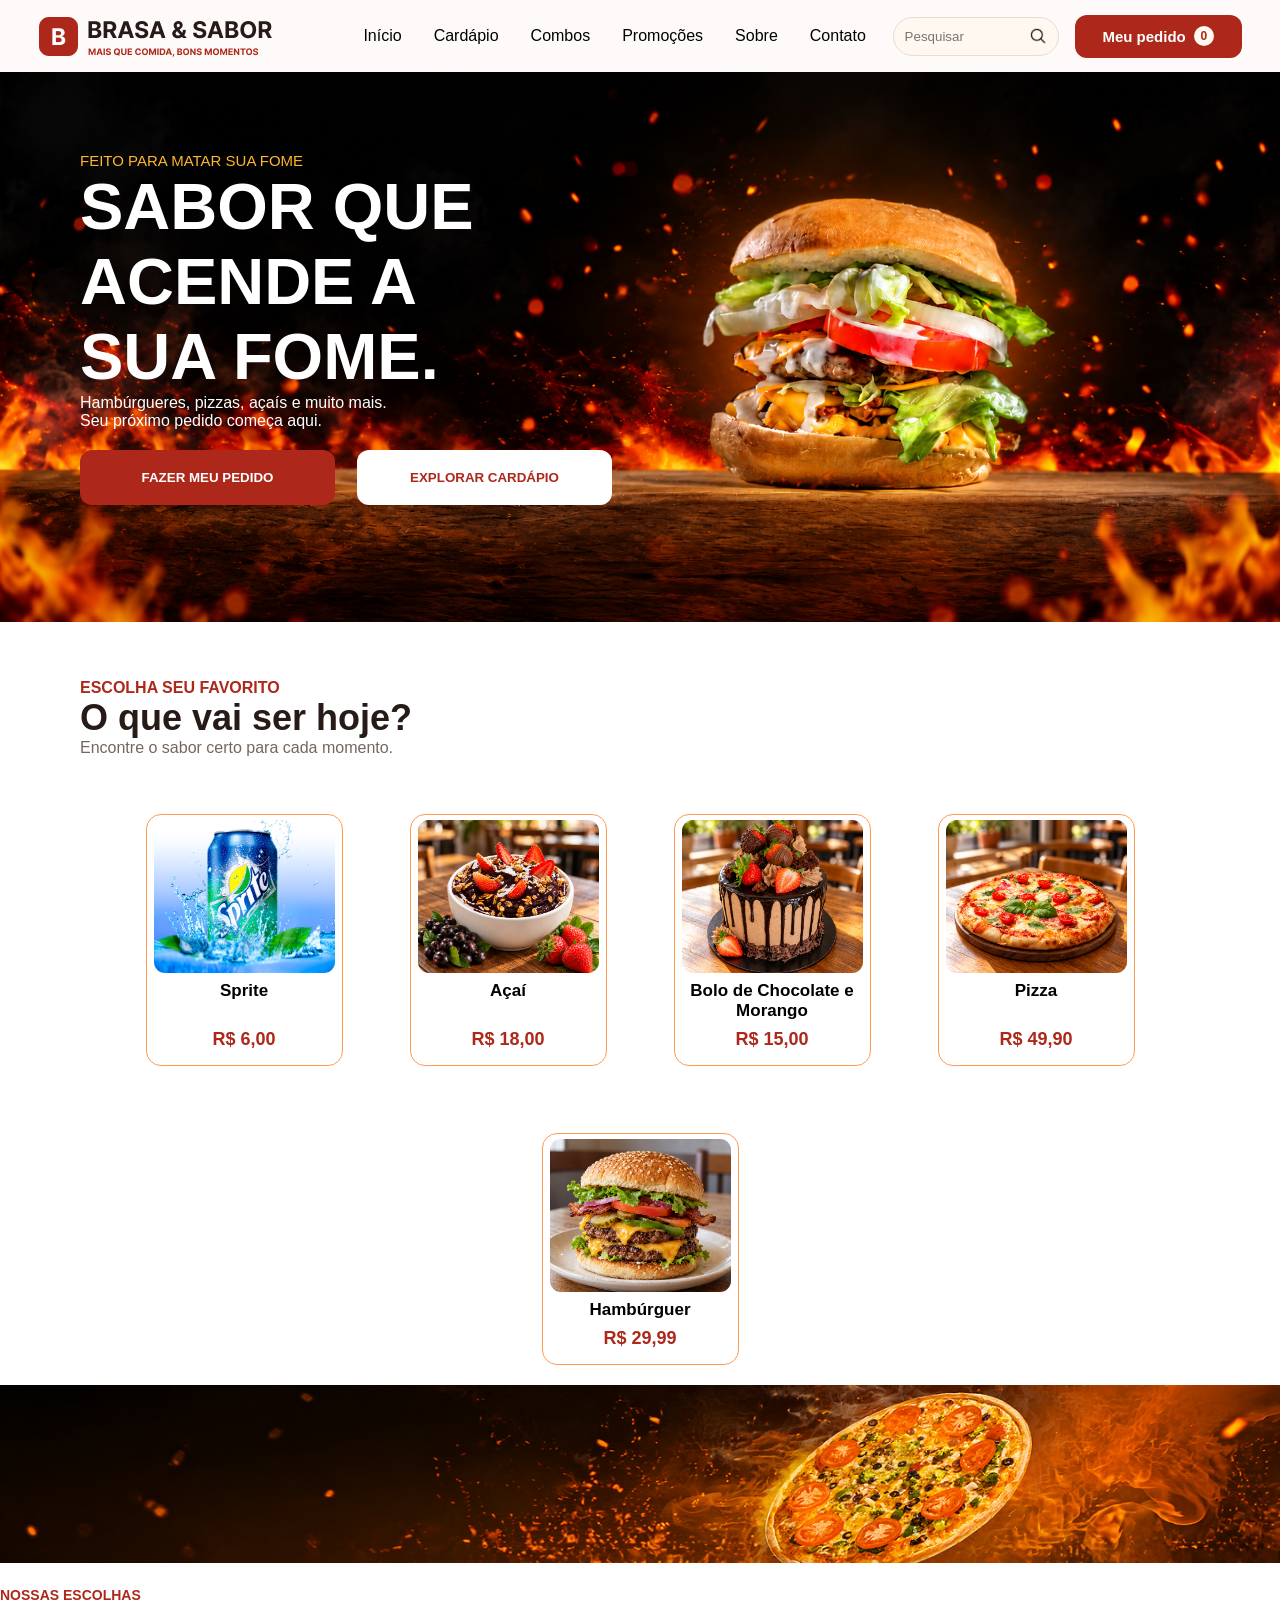
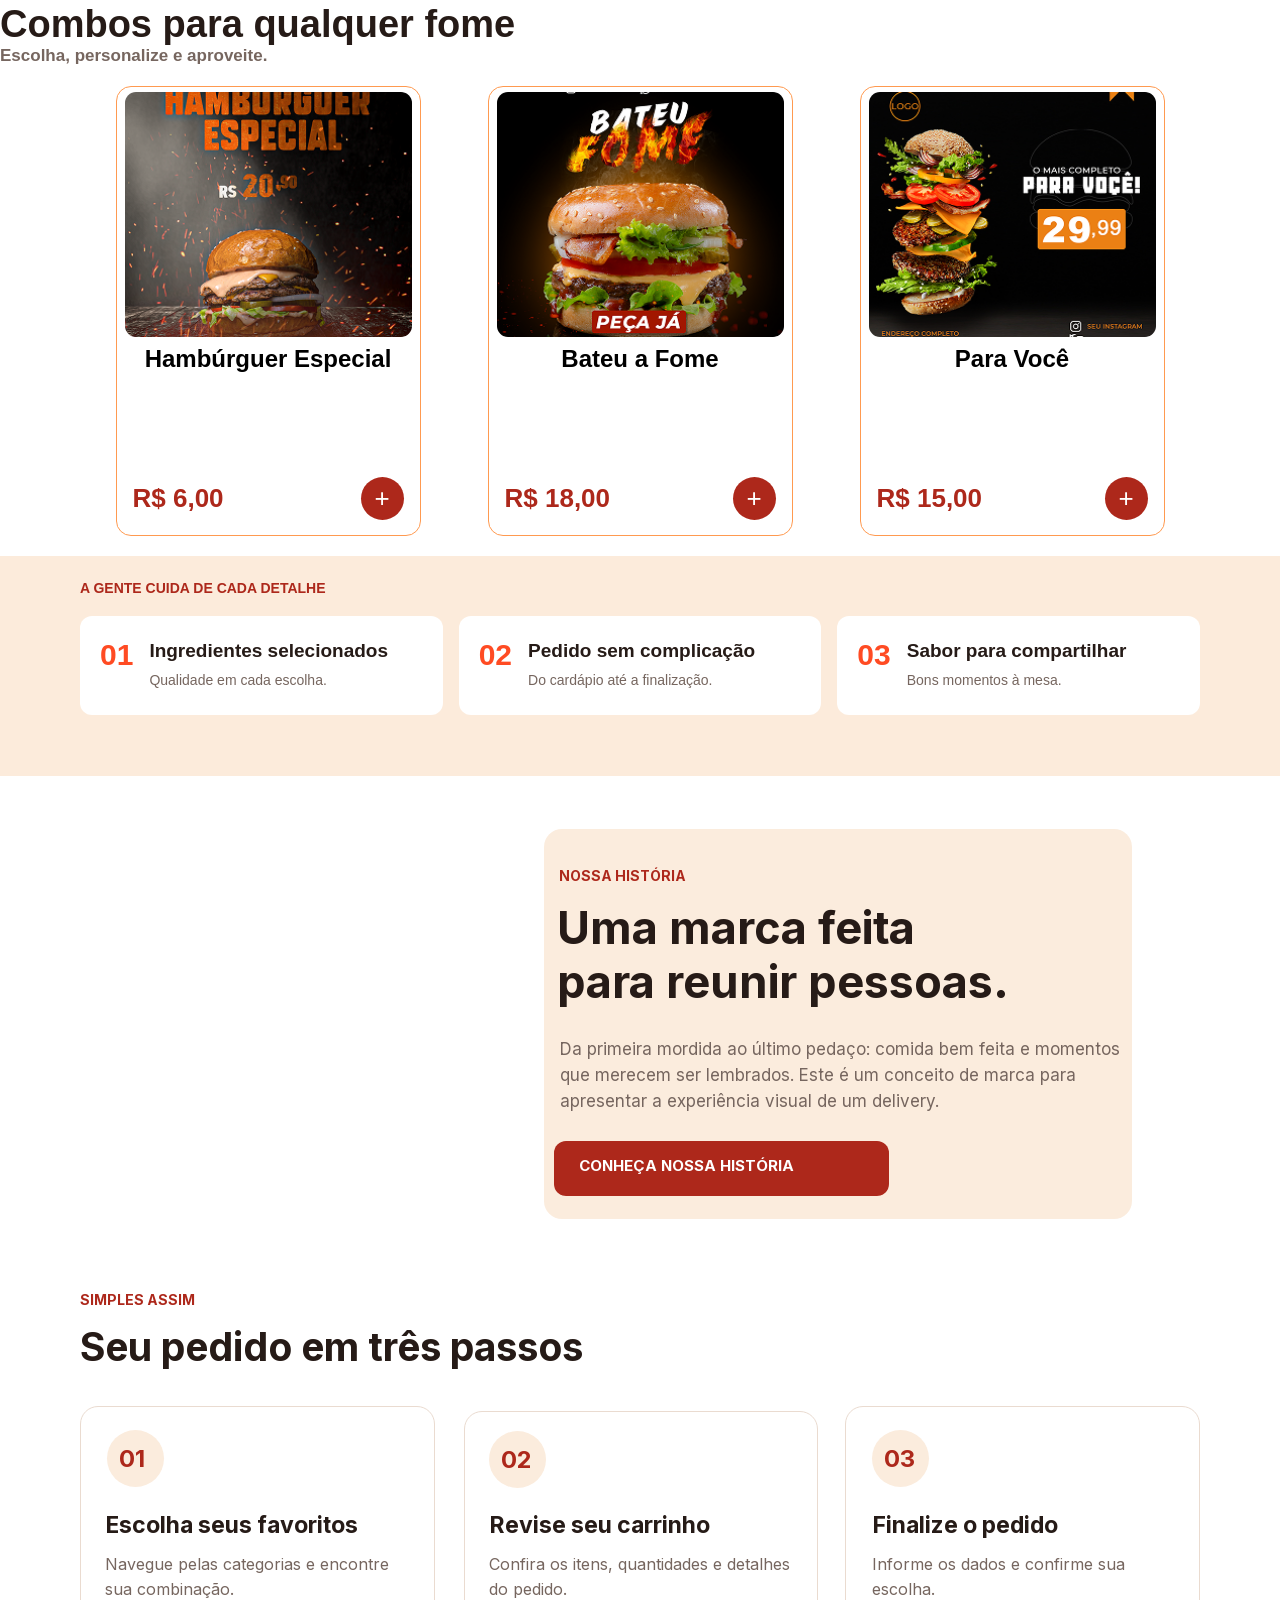
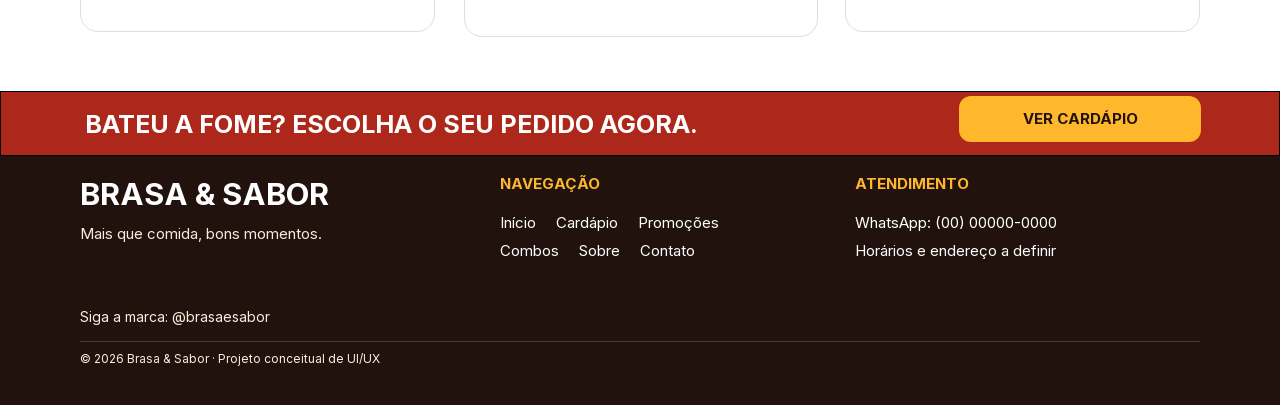
==== commit 9841b9db: "Adiciona cardápio responsivo com filtros e carrinho simples" ====
--- a/index.html
+++ b/index.html
@@ -7,69 +7,77 @@
     <meta name="viewport" content="width=device-width, initial-scale=1.0">
     <!-- Faz a página se adaptar corretamente a diferentes tamanhos de tela -->
     <title>Brasa & Sabor</title> <!-- Define o nome que aparece na aba do navegador -->
-    <link rel="stylesheet" href="index.css?v=c7e4914e09b7"> <!-- Carrega a versão atual do CSS e evita usar uma cópia antiga do cache -->
+    <link rel="stylesheet" href="index.css?v=cd2eb52864ba"> <!-- Carrega o CSS atualizado -->
+    <script src="menu.js?v=e6cb607a9255" defer></script> <!-- Controla o menu do celular -->
+    <link rel="stylesheet" href="cardapio.css?v=669b8cf87e80"> <!-- Estilos do cardápio e pedido -->
+    <script src="cardapio.js?v=883831ccedae" defer></script> <!-- Controla produtos e carrinho -->
     <link rel="shortcut icon" href="assets/favicon.png" type="image/x-icon">
     <!-- Define o ícone que aparece na aba do navegador -->
 </head>
 
-<body> <!-- Inicia todo o conteúdo visível da página -->
+<body class="pagina-inicial"> <!-- Conteúdo da página inicial -->
 
     <header id="inicio"> <!-- Inicia o cabeçalho e identifica o início da página -->
 
         <img id="logo" src="logo.png" alt="Logo Brasa & Sabor"> <!-- Exibe a logo do site -->
 
-        <nav> <!-- Área de navegação principal -->
+        <button class="botao-menu" id="botao-menu" type="button" aria-controls="menu-principal" aria-expanded="false" aria-label="Abrir menu" hidden> <!-- Abre o menu no celular -->
+            <span aria-hidden="true"></span> <!-- Primeira barra do ícone -->
+            <span aria-hidden="true"></span> <!-- Segunda barra do ícone -->
+            <span aria-hidden="true"></span> <!-- Terceira barra do ícone -->
+        </button> <!-- Fim do botão do menu -->
+
+        <nav id="menu-principal" aria-label="Menu principal"> <!-- Links de navegação -->
 
             <ul><!-- Lista dos links do menu -->
 
                 <li> <!-- Item da lista -->
-                    <a href="#">Início</a><!-- Link para a página inicial -->
-                </li>
-
-                <li>
-                    <a href="#">Cardápio</a><!-- Link para o cardápio -->
-                </li>
-
-                <li>
-                    <a href="#">Combos</a> <!-- Link para os combos -->
-                </li>
-
-                <li>
-                    <a href="#">Promoções</a> <!-- Link para as promoções -->
-                </li>
-
-                <li>
-                    <a href="#">Sobre</a> <!-- Link para a área sobre a empresa -->
-                </li>
-
-                <li>
-                    <a href="#">Contato</a> <!-- Link para a área de contato -->
-                </li>
-
-            </ul>
-        </nav>
-
-        <form> <!-- Cria o formulário da barra de pesquisa -->
-
-            <input type="search" placeholder="Pesquisar"><!-- Cria o campo onde o usuário pode digitar uma pesquisa -->
-
-            <img class="lupa" src="assets/Search.png" alt="Ícone de pesquisa">
-            <!-- Exibe o ícone da lupa dentro da área de pesquisa -->
-        </form>
-
-        <a href="https://youtu.be/Tk9TM7-eTmw?si=E-C-ctOI5o2lWUD2"> <!-- Cria um link ao redor do botão Meu pedido -->
-
-            <button id="meu-pedido" type="button">
-                Meu pedido
-            </button><!-- Cria o botão Meu pedido -->
-        </a>
-
-    </header>
+                    <a href="#inicio">Início</a> <!-- Vai para o início -->
+                </li> <!-- Fim do item -->
+
+                <li> <!-- Item do menu -->
+                    <a href="cardapio.html">Cardápio</a> <!-- Abre a página do cardápio -->
+                </li> <!-- Fim do item -->
+
+                <li> <!-- Item do menu -->
+                    <a href="#combos">Combos</a> <!-- Vai para os combos -->
+                </li> <!-- Fim do item -->
+
+                <li> <!-- Item do menu -->
+                    <a href="#banner-pizza">Promoções</a> <!-- Vai para as promoções -->
+                </li> <!-- Fim do item -->
+
+                <li> <!-- Item do menu -->
+                    <a href="#sobre">Sobre</a> <!-- Vai para a apresentação -->
+                </li> <!-- Fim do item -->
+
+                <li> <!-- Item do menu -->
+                    <a href="#contato">Contato</a> <!-- Vai para o contato -->
+                </li> <!-- Fim do item -->
+
+                <li id="pedido-menu" hidden> <!-- Espaço para o pedido no celular -->
+                </li> <!-- Fim do espaço do pedido -->
+
+            </ul> <!-- Fim da lista -->
+        </nav> <!-- Fim da navegação -->
+
+        <form action="cardapio.html" method="get" role="search"> <!-- Pesquisa no cardápio -->
+
+            <input type="search" name="busca" placeholder="Pesquisar" aria-label="Pesquisar no cardápio"> <!-- Termo da pesquisa -->
+
+            <button class="botao-pesquisa" type="submit" aria-label="Pesquisar"> <!-- Envia a pesquisa -->
+                <img class="lupa" src="assets/Search.png" alt=""> <!-- Ícone da pesquisa -->
+            </button> <!-- Fim do botão da pesquisa -->
+        </form> <!-- Fim da pesquisa -->
+
+        <a id="meu-pedido" href="meu-pedido.html">Meu pedido <span class="contador-pedido" data-total-itens>0</span></a> <!-- Abre o carrinho e mostra a quantidade -->
+
+    </header> <!-- Fim do cabeçalho -->
 
     <section class="hero"> <!-- Cria a seção principal do site, conhecida como hero -->
 
                 <video class="video-hero" autoplay muted loop playsinline poster="assets/banner-burguer.png" aria-hidden="true"> <!-- Reproduz o vídeo automaticamente, sem som e em loop -->
-            <source src="assets/videos/generated_video.mp4" type="video/mp4"> <!-- Define o caminho do vídeo de fundo -->
+            <source src="assets/videos/generated_video.mp4?v=13a20687b2e0" type="video/mp4"> <!-- Carrega o vídeo atualizado do banner -->
         </video>
 
         <h2 id="h2-section">
@@ -176,7 +184,7 @@
 
         <div class="card-rodape"> <!-- Agrupa o preço e o botão -->
             <p class="preco">R$ 6,00</p> <!-- Exibe o preço do produto -->
-            <button class="adicionar" type="button" aria-label="Adicionar Hambúrguer Especial ao pedido">+</button> <!-- Cria o botão de adicionar -->
+            <button class="adicionar" type="button" data-adicionar="hamburguer-especial" aria-label="Adicionar Hambúrguer Especial ao pedido">+</button> <!-- Adiciona o combo ao carrinho -->
         </div>
     </div>
 
@@ -186,7 +194,7 @@
 
         <div class="card-rodape"> <!-- Agrupa o preço e o botão -->
             <p class="preco">R$ 18,00</p> <!-- Exibe o preço do produto -->
-            <button class="adicionar" type="button" aria-label="Adicionar combo Bateu a Fome ao pedido">+</button> <!-- Cria o botão de adicionar -->
+            <button class="adicionar" type="button" data-adicionar="bateu-a-fome" aria-label="Adicionar combo Bateu a Fome ao pedido">+</button> <!-- Adiciona o combo ao carrinho -->
         </div>
     </div>
 
@@ -196,7 +204,7 @@
 
         <div class="card-rodape"> <!-- Agrupa o preço e o botão -->
             <p class="preco">R$ 15,00</p> <!-- Exibe o preço do produto -->
-            <button class="adicionar" type="button" aria-label="Adicionar combo Para Você ao pedido">+</button> <!-- Cria o botão de adicionar -->
+            <button class="adicionar" type="button" data-adicionar="para-voce" aria-label="Adicionar combo Para Você ao pedido">+</button> <!-- Adiciona o combo ao carrinho -->
         </div>
     </div>
 
@@ -308,7 +316,7 @@
 
         <div class="rodape-chamada-conteudo"> <!-- Alinha o texto e o link da faixa -->
             <p class="rodape-chamada-texto">BATEU A FOME? ESCOLHA O SEU PEDIDO AGORA.</p> <!-- Exibe a chamada para escolher um pedido -->
-            <a class="rodape-botao" href="#cardapio">VER CARDÁPIO</a> <!-- Leva o visitante até os produtos da página -->
+            <a class="rodape-botao" href="cardapio.html">VER CARDÁPIO</a> <!-- Abre o cardápio completo -->
         </div> <!-- Encerra o conteúdo da faixa de chamada -->
 
     </div> <!-- Encerra a faixa de chamada -->
@@ -331,7 +339,7 @@
 
                         <div class="rodape-linha"> <!-- Agrupa a primeira linha de links -->
                             <a href="#inicio">Início</a> <!-- Leva ao início da página -->
-                            <a href="#cardapio">Cardápio</a> <!-- Leva à apresentação dos produtos -->
+                            <a href="cardapio.html">Cardápio</a> <!-- Abre o cardápio completo -->
                             <a href="#banner-pizza">Promoções</a> <!-- Leva ao banner de promoção -->
                         </div> <!-- Encerra a primeira linha de links -->
 
@@ -367,6 +375,8 @@
 
 </footer> <!-- Encerra o rodapé da página -->
 
+<p class="aviso-pedido" role="status" data-status-pedido hidden></p> <!-- Confirma as mudanças no pedido -->
+
 </body>
 
 
--- a/index.css
+++ b/index.css
@@ -90,7 +90,11 @@
     width: 18px; /* Define a largura da lupa */
 }
 
-#meu-pedido {
+#meu-pedido { /* Botão do pedido */
+    display: inline-flex; /* Organiza o texto do botão */
+    align-items: center; /* Centraliza na vertical */
+    justify-content: center; /* Centraliza na horizontal */
+    box-sizing: border-box; /* Inclui as bordas no tamanho */
     background: #AD281B; /* Define o fundo vermelho */
     width: 167px; /* Define a largura do botão */
     height: 43px; /* Define a altura do botão */
@@ -101,10 +105,15 @@
     font-weight: bold; /* Deixa o texto em negrito */
     font-size: 15px; /* Define o tamanho do texto */
 
-    &:hover {
+    &:hover { /* Destaque ao passar o mouse */
         background-color: #630e06; /* Escurece o botão ao passar o mouse */
-    }
-}
+    } /* Fim do destaque */
+
+    &:focus-visible { /* Destaque pelo teclado */
+        outline: 2px solid #AD281B; /* Contorno vermelho */
+        outline-offset: 3px; /* Afasta o contorno */
+    } /* Fim do foco */
+} /* Fim do botão do pedido */
 
 @keyframes hero { /* Cria a animação de entrada da hero */
     from { /* Define o começo da animação */
@@ -1032,3 +1041,333 @@
         } /* Encerra os ajustes do texto em telas estreitas */
     } /* Encerra os ajustes do rodapé em telas estreitas */
 } /* Encerra as regras para telas de até 640px */
+
+/* Ajustes para tablets e celulares */
+@media (max-width: 1200px) { /* Telas até 1200px */
+    header { /* Cabeçalho */
+        display: grid; /* Organiza em linhas e colunas */
+        grid-template-columns: minmax(0, 1fr) 166px 167px; /* Logo, pesquisa e pedido */
+        padding: 16px 24px; /* Espaçamento no cabeçalho */
+    } /* Fim do cabeçalho */
+
+    header #logo { /* Logo */
+        grid-column: 1; /* Primeira coluna */
+        grid-row: 1; /* Primeira linha */
+        max-width: 100%; /* Limita ao espaço disponível */
+        height: auto; /* Mantém a proporção */
+    } /* Fim da logo */
+
+    header > nav { /* Menu principal */
+        grid-column: 1 / -1; /* Ocupa todas as colunas */
+        grid-row: 2; /* Segunda linha */
+        min-width: 0; /* Permite reduzir a largura */
+    } /* Fim do menu */
+
+    header nav ul { /* Lista do menu */
+        justify-content: center; /* Centraliza os links */
+    } /* Fim da lista */
+
+    header nav a { /* Links do menu */
+        min-height: 44px; /* Área de toque */
+        box-sizing: border-box; /* Inclui o espaçamento na altura */
+    } /* Fim dos links */
+
+    header > form { /* Pesquisa */
+        grid-column: 2; /* Segunda coluna */
+        grid-row: 1; /* Primeira linha */
+        margin-left: 0; /* Remove a margem automática */
+        min-width: 0; /* Permite reduzir o campo */
+    } /* Fim da pesquisa */
+
+    header input { /* Campo de pesquisa */
+        width: 100%; /* Preenche a coluna */
+        min-width: 0; /* Permite diminuir a largura */
+        height: 44px; /* Área de toque */
+        font-size: 16px; /* Tamanho do texto */
+    } /* Fim do campo */
+
+    header > a { /* Link do pedido */
+        grid-column: 3; /* Terceira coluna */
+        grid-row: 1; /* Primeira linha */
+        min-width: 0; /* Permite reduzir o link */
+    } /* Fim do link */
+
+    header #meu-pedido { /* Botão do pedido */
+        width: 100%; /* Preenche a coluna */
+        min-height: 44px; /* Área de toque */
+    } /* Fim do botão */
+} /* Fim das telas até 1200px */
+
+@media (max-width: 1024px) { /* Telas até 1024px */
+    .hero { /* Banner principal */
+        height: auto; /* Cresce com o conteúdo */
+        min-height: 550px; /* Altura mínima do banner */
+        padding: 56px 24px; /* Espaçamento no banner */
+    } /* Fim do banner */
+
+    .hero::before { /* Camada sobre o fundo */
+        content: ""; /* Cria a camada */
+        position: absolute; /* Posiciona sobre o fundo */
+        inset: 0; /* Cobre o banner */
+        background: linear-gradient(90deg, rgb(0 0 0 / 75%), rgb(0 0 0 / 15%)); /* Escurece atrás do texto */
+        z-index: -1; /* Fica atrás do conteúdo */
+        pointer-events: none; /* Libera os cliques */
+    } /* Fim da camada */
+
+    .hero .video-hero { /* Vídeo de fundo */
+        z-index: -2; /* Fica atrás da camada escura */
+    } /* Fim do vídeo */
+
+    .hero #h1 { /* Título principal */
+        max-width: 540px; /* Limita a largura do título */
+        margin-top: 12px; /* Espaço acima do título */
+        font-size: clamp(46px, 6vw, 60px); /* Ajusta a fonte à tela */
+        line-height: 1.08; /* Espaço entre as linhas */
+    } /* Fim do título */
+
+    .hero > p { /* Descrição do banner */
+        max-width: 440px; /* Limita a largura do texto */
+        margin-top: 16px; /* Espaço acima da descrição */
+        line-height: 1.5; /* Espaço entre as linhas */
+    } /* Fim da descrição */
+
+    .texto-favorito { /* Títulos dos favoritos */
+        padding: 40px 24px 24px; /* Espaçamento dos títulos */
+    } /* Fim dos títulos */
+
+    .favoritos, .combos-produtos { /* Listas de produtos */
+        padding: 0 24px; /* Espaçamento lateral dos cards */
+        gap: 24px; /* Espaço entre os cards */
+    } /* Fim das listas */
+
+    .combos { /* Títulos dos combos */
+        padding: 0 24px; /* Espaçamento lateral dos títulos */
+        box-sizing: border-box; /* Inclui o espaçamento na largura */
+    } /* Fim dos títulos dos combos */
+
+    .beneficios { /* Faixa de benefícios */
+        padding: 24px; /* Espaçamento da faixa */
+    } /* Fim dos benefícios */
+} /* Fim das telas até 1024px */
+
+/* Botão do menu do celular */
+.botao-menu { /* Botão de três barras */
+    display: none; /* Oculta em telas grandes */
+    align-items: center; /* Centraliza as barras */
+    justify-content: center; /* Centraliza na vertical */
+    flex-direction: column; /* Empilha as barras */
+    gap: 5px; /* Espaço entre as barras */
+    width: 44px; /* Largura para toque */
+    height: 44px; /* Altura para toque */
+    padding: 10px; /* Espaçamento do ícone */
+    box-sizing: border-box; /* Inclui o espaçamento no tamanho */
+    border: 1px solid #EADBD0; /* Borda clara */
+    border-radius: 10px; /* Arredonda os cantos */
+    background-color: #FFF8F0; /* Fundo claro */
+    color: #AD281B; /* Cor das barras */
+} /* Fim do botão do menu */
+
+.botao-menu span { /* Barras do ícone */
+    display: block; /* Permite definir o tamanho */
+    width: 22px; /* Largura das barras */
+    height: 2px; /* Espessura das barras */
+    border-radius: 2px; /* Arredonda as pontas */
+    background-color: currentColor; /* Usa a cor do botão */
+    transition: transform 0.2s ease, opacity 0.2s ease; /* Suaviza a troca do ícone */
+} /* Fim das barras */
+
+.botao-menu[aria-expanded="true"] span:nth-child(1) { /* Primeira barra com o menu aberto */
+    transform: translateY(7px) rotate(45deg); /* Forma a primeira parte do X */
+} /* Fim da primeira barra */
+
+.botao-menu[aria-expanded="true"] span:nth-child(2) { /* Barra central com o menu aberto */
+    opacity: 0; /* Esconde a barra central */
+} /* Fim da barra central */
+
+.botao-menu[aria-expanded="true"] span:nth-child(3) { /* Última barra com o menu aberto */
+    transform: translateY(-7px) rotate(-45deg); /* Completa o X */
+} /* Fim da última barra */
+
+.botao-menu:focus-visible { /* Foco pelo teclado */
+    outline: 2px solid #AD281B; /* Destaca o botão */
+    outline-offset: 3px; /* Afasta o contorno */
+} /* Fim do foco do menu */
+
+@media (max-width: 640px) { /* Telas até 640px */
+    header { /* Cabeçalho no celular */
+        grid-template-columns: minmax(0, 1fr); /* Uma coluna centralizada */
+        padding: 16px; /* Espaçamento no cabeçalho */
+        gap: 16px; /* Espaço entre as linhas */
+    } /* Fim do cabeçalho */
+
+    header #logo { /* Logo no celular */
+        grid-column: 1; /* Coluna central */
+        grid-row: 1; /* Primeira linha */
+        width: 240px; /* Largura da logo */
+        max-width: calc(100% - 104px); /* Reserva espaço para o menu */
+        justify-self: center; /* Centraliza a logo */
+        transform: translateX(10.7%); /* Compensa a margem vazia da imagem */
+    } /* Fim da logo */
+
+    header.menu-pronto .botao-menu { /* Botão no celular */
+        display: flex; /* Mostra o botão */
+        grid-column: 1; /* Mesma coluna da logo */
+        grid-row: 1; /* Mesma linha da logo */
+        justify-self: end; /* Coloca no canto direito */
+    } /* Fim da posição do botão */
+
+    header > form { /* Pesquisa no celular */
+        grid-column: 1; /* Coluna central */
+        grid-row: 2; /* Linha abaixo da logo */
+        width: min(100%, 360px); /* Largura do campo */
+        justify-self: center; /* Centraliza a pesquisa */
+    } /* Fim da pesquisa */
+
+    header > nav { /* Menu no celular */
+        grid-column: 1; /* Ocupa a coluna inteira */
+        grid-row: 3; /* Fica abaixo da pesquisa */
+        padding: 8px; /* Espaçamento dentro do menu */
+        box-sizing: border-box; /* Inclui o espaçamento na largura */
+        border: 1px solid #EADBD0; /* Borda do menu */
+        border-radius: 12px; /* Arredonda o menu */
+        background-color: #FFF8F0; /* Fundo do menu */
+    } /* Fim da área do menu */
+
+    header.menu-pronto > nav[hidden] { /* Menu fechado */
+        display: none; /* Esconde os links */
+    } /* Fim do menu fechado */
+
+    header nav ul { /* Lista do menu no celular */
+        flex-direction: column; /* Um item por linha */
+        gap: 4px; /* Espaço entre os itens */
+    } /* Fim da lista */
+
+    header nav a { /* Links no celular */
+        display: block; /* Preenche cada linha */
+        padding: 12px 16px; /* Espaço para toque */
+        font-size: 16px; /* Tamanho dos links */
+        line-height: 20px; /* Altura da linha */
+        text-align: left; /* Alinha os textos */
+    } /* Fim dos links */
+
+    header nav a:hover { /* Destaque dos links */
+        transform: none; /* Mantém o tamanho do item */
+    } /* Fim do destaque */
+
+    header #pedido-menu { /* Espaço do pedido no menu */
+        margin-top: 8px; /* Separa o pedido dos links */
+    } /* Fim do espaço do pedido */
+
+    header nav #meu-pedido { /* Botão dentro do menu */
+        display: flex; /* Centraliza o texto do botão */
+        height: auto; /* Ajusta a altura ao texto */
+        text-align: center; /* Centraliza o nome do botão */
+    } /* Fim do botão no menu */
+
+    header > #meu-pedido { /* Pedido sem o script */
+        grid-column: 1; /* Coluna central */
+        grid-row: 4; /* Linha após o menu */
+        width: min(100%, 360px); /* Limita a largura */
+        justify-self: center; /* Centraliza o botão */
+    } /* Fim da posição alternativa */
+
+    .hero { /* Banner no celular */
+        min-height: 520px; /* Altura mínima do banner */
+        padding: 48px 16px; /* Espaçamento no banner */
+        background-position: 65% center; /* Ajusta o fundo na tela estreita */
+    } /* Fim do banner */
+
+    .hero .video-hero { /* Vídeo no celular */
+        object-position: 65% center; /* Ajusta o enquadramento do vídeo */
+    } /* Fim do vídeo */
+
+    .hero #h2-section { /* Legenda do banner */
+        font-size: 13px; /* Tamanho da legenda */
+        font-weight: 700; /* Deixa a legenda em negrito */
+        line-height: 1.4; /* Espaço entre as linhas */
+    } /* Fim da legenda */
+
+    .hero #h1 { /* Título no celular */
+        max-width: 12ch; /* Limita o comprimento das linhas */
+        font-size: clamp(36px, 9.5vw, 52px); /* Ajusta o título à tela */
+    } /* Fim do título */
+
+    .hero #h1 br, .hero > p br { /* Quebras de linha do banner */
+        display: none; /* Deixa o texto quebrar naturalmente */
+    } /* Fim das quebras */
+
+    .hero .botoes-hero { /* Botões do banner */
+        flex-direction: column; /* Coloca um botão abaixo do outro */
+        align-items: flex-start; /* Alinha à esquerda */
+        gap: 12px; /* Espaço entre os botões */
+    } /* Fim do grupo de botões */
+
+    .hero .botoes-hero #fazer-pedido, .hero .botoes-hero #explorar-cardapio { /* Botões no celular */
+        width: 100%; /* Acompanha a largura disponível */
+        max-width: 360px; /* Limita a largura dos botões */
+        height: 52px; /* Altura dos botões */
+        flex-shrink: 0; /* Preserva a altura */
+    } /* Fim dos botões */
+
+    .texto-favorito { /* Apresentação dos favoritos */
+        padding: 32px 16px 24px; /* Espaçamento da apresentação */
+        gap: 8px; /* Espaço entre os textos */
+    } /* Fim da apresentação */
+
+    .texto-favorito #oq-vai-ser-hj, .combos .COMBO-PARA-QUALQUER-FOME { /* Títulos dos produtos */
+        font-size: clamp(28px, 7vw, 36px); /* Ajusta os títulos à tela */
+        line-height: 1.15; /* Espaço entre as linhas */
+    } /* Fim dos títulos */
+
+    .texto-favorito #paragrafo-texto-favorito, .combos .ESCOLHA { /* Descrições dos produtos */
+        line-height: 1.5; /* Espaço entre as linhas */
+    } /* Fim das descrições */
+
+    .favoritos, .combos-produtos { /* Listas no celular */
+        display: grid; /* Organiza os cards em grade */
+        grid-template-columns: minmax(0, 1fr); /* Um card por linha */
+        justify-items: center; /* Centraliza os cards */
+        padding: 0 16px; /* Espaçamento lateral das listas */
+        gap: 20px; /* Espaço entre os cards */
+    } /* Fim das listas */
+
+    .favoritos .card, .combos-produtos .card { /* Cards no celular */
+        width: 100%; /* Acompanha a largura disponível */
+        max-width: 360px; /* Limita a largura dos cards */
+    } /* Fim dos cards */
+
+    .favoritos .card img { /* Imagens dos favoritos */
+        width: calc(100% - 16px); /* Reserva espaço nas laterais */
+        height: auto; /* Ajusta a altura à largura */
+        aspect-ratio: 181 / 153; /* Mantém a proporção da imagem */
+    } /* Fim das imagens */
+
+    .favoritos .card h2 { /* Nomes dos favoritos */
+        font-size: 20px; /* Tamanho dos nomes */
+    } /* Fim dos nomes */
+
+    .combos { /* Apresentação dos combos */
+        padding: 0 16px; /* Espaçamento lateral dos textos */
+    } /* Fim da apresentação */
+
+    .combos-produtos .card { /* Cards dos combos */
+        min-height: 0; /* Ajusta a altura ao conteúdo */
+    } /* Fim dos cards dos combos */
+
+    .combos-produtos .card img { /* Imagens dos combos */
+        height: auto; /* Mantém a proporção da imagem */
+    } /* Fim das imagens dos combos */
+
+    .combos-produtos .card .card-rodape { /* Preço e botão do combo */
+        margin-top: 20px; /* Espaço abaixo do nome */
+    } /* Fim do preço e botão */
+
+    .beneficios { /* Benefícios no celular */
+        padding: 24px 16px; /* Espaçamento da faixa */
+    } /* Fim da faixa */
+
+    .beneficios .beneficios-lista .beneficio { /* Cada benefício */
+        padding: 20px 16px; /* Espaçamento do benefício */
+        gap: 12px; /* Espaço entre número e texto */
+    } /* Fim do benefício */
+} /* Fim das telas até 640px */
--- a/cardapio.css
+++ b/cardapio.css
@@ -0,0 +1,571 @@
+/* Pesquisa e contador do pedido */
+.botao-pesquisa { /* Botão da lupa */
+    position: absolute; /* Fica dentro da pesquisa */
+    inset: 0 0 0 auto; /* Alinha à direita */
+    width: 44px; /* Área para toque */
+    border: 0; /* Remove a borda */
+    border-radius: 20px; /* Acompanha o campo */
+    background: transparent; /* Mantém o fundo do campo */
+} /* Fim da lupa */
+
+.contador-pedido { /* Quantidade no cabeçalho */
+    display: inline-flex; /* Centraliza o número */
+    align-items: center; /* Alinha na vertical */
+    justify-content: center; /* Alinha na horizontal */
+    min-width: 20px; /* Largura do contador */
+    height: 20px; /* Altura do contador */
+    margin-left: 8px; /* Separa do nome */
+    padding: 0 3px; /* Espaçamento do número */
+    box-sizing: border-box; /* Inclui o espaçamento */
+    border-radius: 12px; /* Forma uma cápsula */
+    background: #FFF8F0; /* Fundo claro */
+    color: #AD281B; /* Número vermelho */
+    font-size: 12px; /* Tamanho do número */
+} /* Fim do contador */
+
+.botao-pesquisa:focus-visible, header input:focus-visible { /* Foco da pesquisa */
+    outline: 2px solid #AD281B; /* Destaca o controle */
+    outline-offset: 3px; /* Afasta o contorno */
+} /* Fim do foco */
+
+.pagina-loja { /* Páginas de cardápio e pedido */
+    background: #FFF8F0; /* Fundo da marca */
+    color: #261B17; /* Cor principal dos textos */
+} /* Fim das páginas */
+
+.pagina-loja [hidden] { /* Elementos escondidos */
+    display: none !important; /* Respeita o estado oculto */
+} /* Fim dos elementos ocultos */
+
+.pagina-loja main, .pagina-loja main *, .detalhes-produto, .detalhes-produto * { /* Conteúdo da loja */
+    font-family: "Inter", Arial, sans-serif; /* Usa a fonte local */
+} /* Fim da fonte */
+
+.pagina-loja main { /* Área principal */
+    min-height: 55vh; /* Mantém espaço na página */
+} /* Fim da área principal */
+
+.loja-container { /* Alinhamento do conteúdo */
+    width: calc(100% - 160px); /* Margens laterais */
+    max-width: 1280px; /* Limite do conteúdo */
+    margin: 0 auto; /* Centraliza a área */
+} /* Fim do alinhamento */
+
+.cardapio-abertura { /* Banner do cardápio */
+    padding: 28px 0 44px; /* Espaçamento vertical */
+    background: linear-gradient(90deg, rgb(0 0 0 / 85%), rgb(0 0 0 / 12%)), url("assets/banner-burguer.png") center / cover; /* Fundo do banner */
+    color: white; /* Texto claro */
+} /* Fim do banner */
+
+.trilha-pagina { /* Caminho de navegação */
+    display: flex; /* Coloca os itens em linha */
+    gap: 10px; /* Espaço entre os itens */
+    margin-bottom: 28px; /* Separa do título */
+    font-size: 13px; /* Tamanho do caminho */
+    line-height: 1.5; /* Altura da linha */
+} /* Fim do caminho */
+
+.trilha-pagina a { /* Link de retorno */
+    color: inherit; /* Acompanha o texto da área */
+    text-decoration: underline; /* Identifica o link */
+    text-underline-offset: 3px; /* Afasta o sublinhado */
+} /* Fim do retorno */
+
+.loja-legenda { /* Legenda das seções */
+    margin-bottom: 12px; /* Espaço até o título */
+    color: #AD281B; /* Vermelho da marca */
+    font-size: 13px; /* Tamanho da legenda */
+    font-weight: 700; /* Destaca a legenda */
+    letter-spacing: 0.06em; /* Espaço entre as letras */
+} /* Fim da legenda */
+
+.cardapio-abertura .loja-legenda { /* Legenda do banner */
+    color: #FFB72B; /* Amarelo sobre o fundo escuro */
+} /* Fim da legenda do banner */
+
+.loja-titulo { /* Título principal */
+    max-width: 650px; /* Largura do título */
+    font-size: clamp(32px, 4vw, 48px); /* Ajusta à largura da tela */
+    font-weight: 750; /* Destaca o título */
+    line-height: 1.1; /* Aproxima as linhas */
+    letter-spacing: -0.035em; /* Ajusta o espaço das letras */
+} /* Fim do título */
+
+.loja-introducao { /* Texto de apresentação */
+    max-width: 540px; /* Limita o texto */
+    margin-top: 16px; /* Espaço acima do texto */
+    font-size: 16px; /* Tamanho da descrição */
+    line-height: 1.6; /* Espaço entre as linhas */
+} /* Fim da apresentação */
+
+.cardapio-conteudo { /* Área dos produtos */
+    padding-top: 36px; /* Separa do banner */
+} /* Fim da área dos produtos */
+
+.categorias-cardapio { /* Filtros das categorias */
+    display: flex; /* Organiza os filtros em linha */
+    gap: 10px; /* Espaço entre os filtros */
+    overflow-x: auto; /* Permite rolar os filtros no celular */
+    padding: 4px 2px 14px; /* Espaço dos filtros e do foco */
+    scrollbar-width: thin; /* Barra de rolagem discreta */
+} /* Fim dos filtros */
+
+.categoria-botao { /* Cada categoria */
+    flex-shrink: 0; /* Mantém o nome legível */
+    min-height: 44px; /* Área para toque */
+    padding: 10px 18px; /* Espaçamento da categoria */
+    border: 1px solid #EADBD0; /* Borda clara */
+    border-radius: 24px; /* Formato arredondado */
+    background: white; /* Fundo da categoria */
+    color: #50352C; /* Cor do texto */
+    font-size: 14px; /* Tamanho do nome */
+    font-weight: 600; /* Destaca a categoria */
+    white-space: nowrap; /* Mantém o nome em uma linha */
+} /* Fim da categoria */
+
+.categoria-botao[aria-pressed="true"] { /* Categoria selecionada */
+    border-color: #AD281B; /* Borda vermelha */
+    background: #AD281B; /* Fundo vermelho */
+    color: white; /* Texto branco */
+} /* Fim da seleção */
+
+.catalogo-cabecalho { /* Título e resultado do cardápio */
+    display: flex; /* Coloca os textos em linha */
+    align-items: baseline; /* Alinha os textos pela base */
+    justify-content: space-between; /* Distribui o espaço */
+    flex-wrap: wrap; /* Permite quebrar a linha */
+    gap: 8px; /* Espaço entre os textos */
+    margin: 18px 0 24px; /* Espaçamento dos títulos */
+} /* Fim do cabeçalho dos produtos */
+
+.catalogo-cabecalho h2 { /* Título da lista */
+    font-size: 28px; /* Tamanho do título */
+    letter-spacing: -0.025em; /* Aproxima as letras */
+} /* Fim do título da lista */
+
+.texto-suave, #resultado-produtos { /* Textos de apoio */
+    color: #76665F; /* Cor secundária */
+    font-size: 14px; /* Tamanho dos textos */
+    line-height: 1.6; /* Espaço entre as linhas */
+} /* Fim dos textos de apoio */
+
+.lista-produtos { /* Grade do cardápio */
+    display: grid; /* Organiza os produtos */
+    grid-template-columns: repeat(3, minmax(0, 1fr)); /* Três produtos por linha */
+    gap: 24px; /* Espaço entre os cards */
+} /* Fim da grade */
+
+.produto-card { /* Card do produto */
+    display: flex; /* Organiza imagem e conteúdo */
+    flex-direction: column; /* Coloca os elementos em coluna */
+    min-width: 0; /* Permite ajustar à coluna */
+    overflow: hidden; /* Mantém a imagem dentro dos cantos */
+    border: 1px solid #EADBD0; /* Borda do card */
+    border-radius: 18px; /* Arredonda os cantos */
+    background: white; /* Fundo do produto */
+} /* Fim do card */
+
+.produto-imagem { /* Foto ou arte do produto */
+    display: block; /* Remove o espaço abaixo da imagem */
+    width: 100%; /* Ocupa o card */
+    aspect-ratio: 1; /* Mantém as artes completas */
+    object-fit: contain; /* Preserva o conteúdo da arte */
+    background: #FBECDD; /* Fundo das imagens */
+} /* Fim da imagem */
+
+.produto-corpo { /* Informações do produto */
+    display: flex; /* Organiza os textos */
+    flex-direction: column; /* Coloca os textos em coluna */
+    flex: 1; /* Iguala o espaço dos cards */
+    padding: 22px; /* Espaçamento dos textos */
+} /* Fim das informações */
+
+.produto-categoria { /* Categoria do produto */
+    margin-bottom: 8px; /* Separa do nome */
+    color: #AD281B; /* Cor da categoria */
+    font-size: 12px; /* Tamanho da categoria */
+    font-weight: 700; /* Destaca a categoria */
+    text-transform: uppercase; /* Usa letras maiúsculas */
+    letter-spacing: 0.05em; /* Espaça as letras */
+} /* Fim da categoria do produto */
+
+.produto-nome { /* Nome do produto */
+    font-size: 21px; /* Tamanho do nome */
+    line-height: 1.3; /* Altura das linhas */
+    letter-spacing: -0.02em; /* Aproxima as letras */
+} /* Fim do nome */
+
+.produto-descricao { /* Descrição do produto */
+    margin-top: 10px; /* Espaço abaixo do nome */
+    color: #76665F; /* Cor da descrição */
+    font-size: 14px; /* Tamanho do texto */
+    line-height: 1.6; /* Espaço entre as linhas */
+} /* Fim da descrição */
+
+.produto-detalhes, .remover-item { /* Ações de texto */
+    align-self: flex-start; /* Alinha à esquerda */
+    min-height: 44px; /* Área para toque */
+    border: 0; /* Remove a borda */
+    background: transparent; /* Fundo transparente */
+    color: #AD281B; /* Cor da ação */
+    font-size: 14px; /* Tamanho do texto */
+    font-weight: 600; /* Destaca a ação */
+    text-decoration: underline; /* Indica o clique */
+    text-underline-offset: 3px; /* Afasta o sublinhado */
+} /* Fim das ações de texto */
+
+.produto-rodape { /* Preço e botão do produto */
+    display: flex; /* Coloca os dois em linha */
+    align-items: center; /* Centraliza na vertical */
+    justify-content: space-between; /* Distribui o espaço */
+    flex-wrap: wrap; /* Permite ajustar à largura */
+    gap: 12px; /* Espaço entre preço e botão */
+    margin-top: auto; /* Alinha os rodapés dos cards */
+    padding-top: 16px; /* Espaço acima do preço */
+} /* Fim do rodapé do produto */
+
+.produto-preco { /* Preço do produto */
+    color: #AD281B; /* Cor do preço */
+    font-size: 23px; /* Tamanho do preço */
+    white-space: nowrap; /* Mantém o preço em uma linha */
+} /* Fim do preço */
+
+.botao-loja { /* Botões do cardápio e pedido */
+    display: inline-flex; /* Centraliza o conteúdo */
+    align-items: center; /* Centraliza na vertical */
+    justify-content: center; /* Centraliza na horizontal */
+    min-height: 44px; /* Área para toque */
+    padding: 12px 18px; /* Espaçamento do botão */
+    box-sizing: border-box; /* Inclui o espaçamento no tamanho */
+    border: 1px solid #AD281B; /* Borda do botão */
+    border-radius: 10px; /* Arredonda os cantos */
+    background: #AD281B; /* Fundo vermelho */
+    color: white; /* Texto branco */
+    font-size: 14px; /* Tamanho do texto */
+    font-weight: 700; /* Destaca o texto */
+    text-align: center; /* Centraliza os textos longos */
+    text-decoration: none; /* Remove o sublinhado */
+} /* Fim dos botões */
+
+.botao-loja:hover { /* Destaque do botão */
+    background: #630E06; /* Escurece o fundo */
+} /* Fim do destaque */
+
+.categoria-botao:focus-visible, .botao-loja:focus-visible, .produto-detalhes:focus-visible, .remover-item:focus-visible, .controle-quantidade button:focus-visible, .fechar-detalhes:focus-visible { /* Foco pelo teclado */
+    outline: 2px solid #AD281B; /* Contorno vermelho */
+    outline-offset: 3px; /* Afasta o contorno */
+} /* Fim do foco */
+
+.estado-vazio { /* Busca ou carrinho sem itens */
+    padding: 64px 24px; /* Espaçamento da mensagem */
+    border: 1px dashed #D6B7A5; /* Borda do estado vazio */
+    border-radius: 18px; /* Arredonda os cantos */
+    background: white; /* Fundo da mensagem */
+    text-align: center; /* Centraliza o conteúdo */
+} /* Fim do estado vazio */
+
+.estado-vazio h2 { /* Título do estado vazio */
+    margin-bottom: 12px; /* Espaço até a descrição */
+    font-size: 26px; /* Tamanho do título */
+} /* Fim do título vazio */
+
+.estado-vazio .botao-loja { /* Ação do estado vazio */
+    margin-top: 24px; /* Separa da descrição */
+} /* Fim da ação vazia */
+
+.pedido-abertura { /* Introdução do carrinho */
+    padding: 32px 0; /* Espaçamento vertical */
+} /* Fim da introdução */
+
+.pedido-abertura .loja-introducao { /* Texto do pedido */
+    color: #76665F; /* Cor secundária */
+} /* Fim do texto do pedido */
+
+.area-pedido { /* Lista e resumo do carrinho */
+    display: grid; /* Organiza as duas áreas */
+    grid-template-columns: minmax(0, 1fr) 320px; /* Lista e coluna do total */
+    align-items: start; /* Alinha pelo topo */
+    gap: 28px; /* Separa as áreas */
+} /* Fim das áreas do pedido */
+
+.item-pedido { /* Cada item do carrinho */
+    display: grid; /* Organiza foto, nome e quantidade */
+    grid-template-columns: 88px minmax(0, 1fr) auto; /* Larguras dos elementos */
+    align-items: center; /* Centraliza na vertical */
+    gap: 20px; /* Separa os elementos */
+    margin-bottom: 16px; /* Espaço entre os itens */
+    padding: 20px; /* Espaçamento do item */
+    box-sizing: border-box; /* Inclui o espaçamento */
+    border: 1px solid #EADBD0; /* Borda do item */
+    border-radius: 16px; /* Arredonda os cantos */
+    background: white; /* Fundo do item */
+} /* Fim do item */
+
+.item-pedido-imagem { /* Foto do item */
+    width: 88px; /* Largura da foto */
+    height: 88px; /* Altura da foto */
+    object-fit: contain; /* Mantém a arte inteira */
+    border-radius: 10px; /* Arredonda os cantos */
+    background: #FBECDD; /* Fundo da foto */
+} /* Fim da foto do item */
+
+.item-pedido-informacoes { /* Dados do item */
+    min-width: 0; /* Permite quebrar os textos */
+} /* Fim dos dados */
+
+.item-pedido-nome { /* Nome no carrinho */
+    margin-bottom: 8px; /* Separa do valor */
+    font-size: 18px; /* Tamanho do nome */
+    line-height: 1.35; /* Espaço entre as linhas */
+} /* Fim do nome no carrinho */
+
+.item-pedido-unitario { /* Valor de uma unidade */
+    color: #76665F; /* Cor secundária */
+    font-size: 13px; /* Tamanho do valor */
+    line-height: 1.5; /* Altura da linha */
+} /* Fim do valor unitário */
+
+.item-pedido-subtotal { /* Total do item */
+    display: block; /* Coloca em outra linha */
+    margin-top: 8px; /* Separa do valor unitário */
+    color: #AD281B; /* Destaca o subtotal */
+    font-size: 18px; /* Tamanho do subtotal */
+} /* Fim do subtotal */
+
+.controle-quantidade { /* Controles da quantidade */
+    display: flex; /* Organiza os controles em linha */
+    align-items: center; /* Alinha na vertical */
+    gap: 4px; /* Espaço entre os controles */
+    border: 1px solid #EADBD0; /* Borda do controle */
+    border-radius: 10px; /* Arredonda os cantos */
+} /* Fim da quantidade */
+
+.controle-quantidade button { /* Aumentar e diminuir */
+    width: 44px; /* Área para toque */
+    height: 44px; /* Altura para toque */
+    border: 0; /* Remove a borda */
+    border-radius: 8px; /* Arredonda o botão */
+    background: #FFF8F0; /* Fundo claro */
+    color: #AD281B; /* Cor do símbolo */
+    font-size: 24px; /* Tamanho do símbolo */
+} /* Fim dos controles */
+
+.controle-quantidade button:disabled { /* Limite de quantidade */
+    opacity: 0.45; /* Indica o limite */
+    cursor: default; /* Retira o cursor de clique */
+} /* Fim do limite */
+
+.quantidade-atual { /* Número de unidades */
+    min-width: 24px; /* Reserva espaço para o número */
+    text-align: center; /* Centraliza a quantidade */
+    font-weight: 700; /* Destaca o número */
+} /* Fim das unidades */
+
+.resumo-pedido { /* Cartão do total */
+    padding: 28px; /* Espaçamento do resumo */
+    border: 1px solid #EADBD0; /* Borda do resumo */
+    border-radius: 18px; /* Arredonda os cantos */
+    background: white; /* Fundo do resumo */
+} /* Fim do resumo */
+
+.resumo-pedido h2 { /* Título do resumo */
+    margin-bottom: 24px; /* Separa dos valores */
+    font-size: 22px; /* Tamanho do título */
+} /* Fim do título do resumo */
+
+.resumo-linha { /* Linha de valores */
+    display: flex; /* Coloca os valores em linha */
+    justify-content: space-between; /* Distribui o espaço */
+    gap: 12px; /* Separa os valores */
+    margin-bottom: 20px; /* Espaço entre as linhas */
+    font-size: 15px; /* Tamanho dos textos */
+} /* Fim da linha de valores */
+
+.resumo-total { /* Valor total */
+    padding-top: 20px; /* Separa do restante */
+    border-top: 1px solid #EADBD0; /* Linha de separação */
+    color: #AD281B; /* Cor do total */
+    font-size: 22px; /* Tamanho do total */
+    font-weight: 700; /* Destaca o total */
+} /* Fim do total */
+
+.resumo-pedido .botao-loja { /* Retorno ao cardápio */
+    width: 100%; /* Ocupa o resumo */
+    margin: 8px 0 20px; /* Espaço ao redor do botão */
+} /* Fim do retorno */
+
+.aviso-pedido { /* Confirmação de inclusão */
+    position: fixed; /* Acompanha a tela */
+    right: 24px; /* Margem à direita */
+    bottom: 24px; /* Margem inferior */
+    z-index: 20; /* Fica acima dos cards */
+    max-width: min(420px, calc(100% - 48px)); /* Limita à tela */
+    padding: 16px 20px; /* Espaçamento da mensagem */
+    box-sizing: border-box; /* Inclui o espaçamento */
+    border-radius: 12px; /* Arredonda os cantos */
+    background: #261B17; /* Fundo escuro */
+    color: white; /* Texto claro */
+    font-size: 14px; /* Tamanho da mensagem */
+    line-height: 1.5; /* Espaço entre as linhas */
+    box-shadow: 0 8px 24px rgb(38 27 23 / 18%); /* Destaca a mensagem */
+} /* Fim da confirmação */
+
+.pagina-inicial .aviso-pedido[hidden] { /* Aviso fechado na página inicial */
+    display: none; /* Esconde a mensagem */
+} /* Fim do aviso fechado */
+
+.barra-pedido { /* Resumo do celular */
+    display: none; /* Oculta nas telas grandes */
+} /* Fim do resumo móvel */
+
+.detalhes-produto { /* Janela dos detalhes */
+    width: min(860px, calc(100% - 32px)); /* Ajusta à tela */
+    max-height: calc(100dvh - 48px); /* Limita à altura visível */
+    margin: auto; /* Centraliza a janela */
+    padding: 0; /* Remove o espaço padrão */
+    overflow-y: auto; /* Permite rolar o conteúdo */
+    border: 0; /* Remove a borda padrão */
+    border-radius: 20px; /* Arredonda a janela */
+    background: #FFF8F0; /* Fundo dos detalhes */
+    color: #261B17; /* Cor do texto */
+} /* Fim da janela */
+
+.detalhes-produto::backdrop { /* Fundo atrás da janela */
+    background: rgb(0 0 0 / 65%); /* Escurece a página */
+} /* Fim do fundo da janela */
+
+.detalhes-layout { /* Conteúdo dos detalhes */
+    display: grid; /* Organiza imagem e texto */
+    grid-template-columns: 1fr 1fr; /* Duas colunas iguais */
+} /* Fim do conteúdo */
+
+#detalhe-imagem { /* Foto dos detalhes */
+    width: 100%; /* Ocupa a coluna */
+    height: 100%; /* Acompanha o conteúdo */
+    min-height: 300px; /* Altura mínima da foto */
+    max-height: 470px; /* Limita a altura */
+    object-fit: contain; /* Preserva a imagem completa */
+    background: white; /* Fundo da foto */
+} /* Fim da foto dos detalhes */
+
+.detalhes-conteudo { /* Textos dos detalhes */
+    display: flex; /* Organiza os textos */
+    flex-direction: column; /* Coloca em coluna */
+    gap: 20px; /* Espaço entre as informações */
+    padding: 56px 28px 28px; /* Espaçamento dos detalhes */
+} /* Fim dos textos dos detalhes */
+
+#detalhe-nome { /* Nome nos detalhes */
+    font-size: 28px; /* Tamanho do título */
+    line-height: 1.2; /* Espaço entre as linhas */
+} /* Fim do nome nos detalhes */
+
+.fechar-detalhes { /* Botão de fechar */
+    position: absolute; /* Posiciona no canto */
+    z-index: 1; /* Mantém o botão acima do conteúdo */
+    top: 8px; /* Distância do topo */
+    right: 8px; /* Distância da borda */
+    width: 44px; /* Área para toque */
+    height: 44px; /* Altura para toque */
+    border: 0; /* Remove a borda */
+    border-radius: 50%; /* Forma um círculo */
+    background: white; /* Fundo claro */
+    color: #AD281B; /* Cor do símbolo */
+    font-size: 28px; /* Tamanho do símbolo */
+} /* Fim do botão de fechar */
+
+@media (max-width: 1100px) { /* Telas médias */
+    .lista-produtos { /* Grade dos produtos */
+        grid-template-columns: repeat(2, minmax(0, 1fr)); /* Dois produtos por linha */
+    } /* Fim da grade média */
+    .loja-container { /* Margens do conteúdo */
+        width: calc(100% - 48px); /* Reserva 24px por lado */
+    } /* Fim das margens */
+} /* Fim das telas médias */
+
+@media (max-width: 850px) { /* Telas com menos espaço */
+    .area-pedido { /* Lista e resumo */
+        grid-template-columns: minmax(0, 1fr); /* Coloca o resumo abaixo */
+    } /* Fim das áreas */
+} /* Fim das telas menores */
+
+@media (max-width: 640px) { /* Celulares */
+    .loja-container { /* Conteúdo do celular */
+        width: calc(100% - 32px); /* Reserva 16px por lado */
+    } /* Fim do conteúdo */
+    .cardapio-abertura { /* Banner no celular */
+        padding: 24px 0 36px; /* Espaçamento do banner */
+        background-position: 65% center; /* Enquadra o hambúrguer */
+    } /* Fim do banner móvel */
+    .cardapio-abertura .loja-titulo { /* Título no banner */
+        max-width: 11ch; /* Mantém linhas legíveis */
+    } /* Fim do título móvel */
+    .trilha-pagina { /* Caminho no celular */
+        margin-bottom: 24px; /* Espaço abaixo do caminho */
+    } /* Fim do caminho móvel */
+    .cardapio-conteudo { /* Produtos no celular */
+        padding-top: 24px; /* Espaço abaixo do banner */
+    } /* Fim da área móvel */
+    .lista-produtos { /* Grade no celular */
+        grid-template-columns: minmax(0, 1fr); /* Um produto por linha */
+        gap: 20px; /* Espaço entre os produtos */
+    } /* Fim da grade móvel */
+    .produto-imagem { /* Imagem no celular */
+        max-height: 400px; /* Limita as imagens largas */
+    } /* Fim da imagem móvel */
+    .produto-corpo { /* Dados no celular */
+        padding: 20px; /* Espaçamento dos textos */
+    } /* Fim dos dados móveis */
+    .item-pedido { /* Item no celular */
+        grid-template-columns: 72px minmax(0, 1fr); /* Foto e informações */
+        gap: 12px; /* Espaço entre os dados */
+        padding: 16px; /* Espaçamento do item */
+    } /* Fim do item móvel */
+    .item-pedido-imagem { /* Foto no celular */
+        width: 72px; /* Largura da foto */
+        height: 72px; /* Altura da foto */
+    } /* Fim da foto móvel */
+    .controle-quantidade { /* Quantidade no celular */
+        grid-column: 2; /* Alinha abaixo dos textos */
+        justify-self: start; /* Mantém à esquerda */
+    } /* Fim da quantidade móvel */
+    .resumo-pedido { /* Total no celular */
+        padding: 24px; /* Espaçamento do resumo */
+    } /* Fim do resumo móvel */
+    .pagina-cardapio.pedido-com-itens { /* Página com itens no pedido */
+        padding-bottom: calc(88px + env(safe-area-inset-bottom)); /* Reserva espaço para a barra */
+    } /* Fim do espaço inferior */
+    .barra-pedido { /* Pedido fixo no celular */
+        position: fixed; /* Acompanha a tela */
+        inset: auto 0 0; /* Fica na parte inferior */
+        z-index: 10; /* Fica acima dos produtos */
+        display: flex; /* Coloca resumo e link em linha */
+        align-items: center; /* Centraliza na vertical */
+        justify-content: space-between; /* Distribui o espaço */
+        gap: 12px; /* Separa os elementos */
+        padding: 12px 16px calc(12px + env(safe-area-inset-bottom)); /* Espaçamento da barra */
+        border-top: 1px solid #EADBD0; /* Separa da página */
+        background: white; /* Fundo da barra */
+        box-shadow: 0 -4px 20px rgb(38 27 23 / 8%); /* Destaca o resumo */
+    } /* Fim da barra */
+    .barra-pedido strong { /* Total da barra */
+        display: block; /* Coloca em outra linha */
+        color: #AD281B; /* Destaca o total */
+        font-size: 18px; /* Tamanho do total */
+    } /* Fim do valor da barra */
+    .aviso-pedido { /* Mensagem no celular */
+        right: 16px; /* Margem lateral */
+        bottom: 16px; /* Distância da borda */
+        max-width: calc(100% - 32px); /* Mantém dentro da tela */
+    } /* Fim da mensagem móvel */
+    .pagina-cardapio.pedido-com-itens .aviso-pedido { /* Aviso acima do pedido */
+        bottom: calc(100px + env(safe-area-inset-bottom)); /* Evita cobrir a barra */
+    } /* Fim da posição do aviso */
+    .detalhes-layout { /* Detalhes no celular */
+        grid-template-columns: minmax(0, 1fr); /* Uma coluna */
+    } /* Fim dos detalhes móveis */
+    #detalhe-imagem { /* Imagem dos detalhes */
+        height: 240px; /* Altura da imagem */
+        min-height: 0; /* Permite diminuir */
+    } /* Fim da imagem dos detalhes */
+} /* Fim dos celulares */
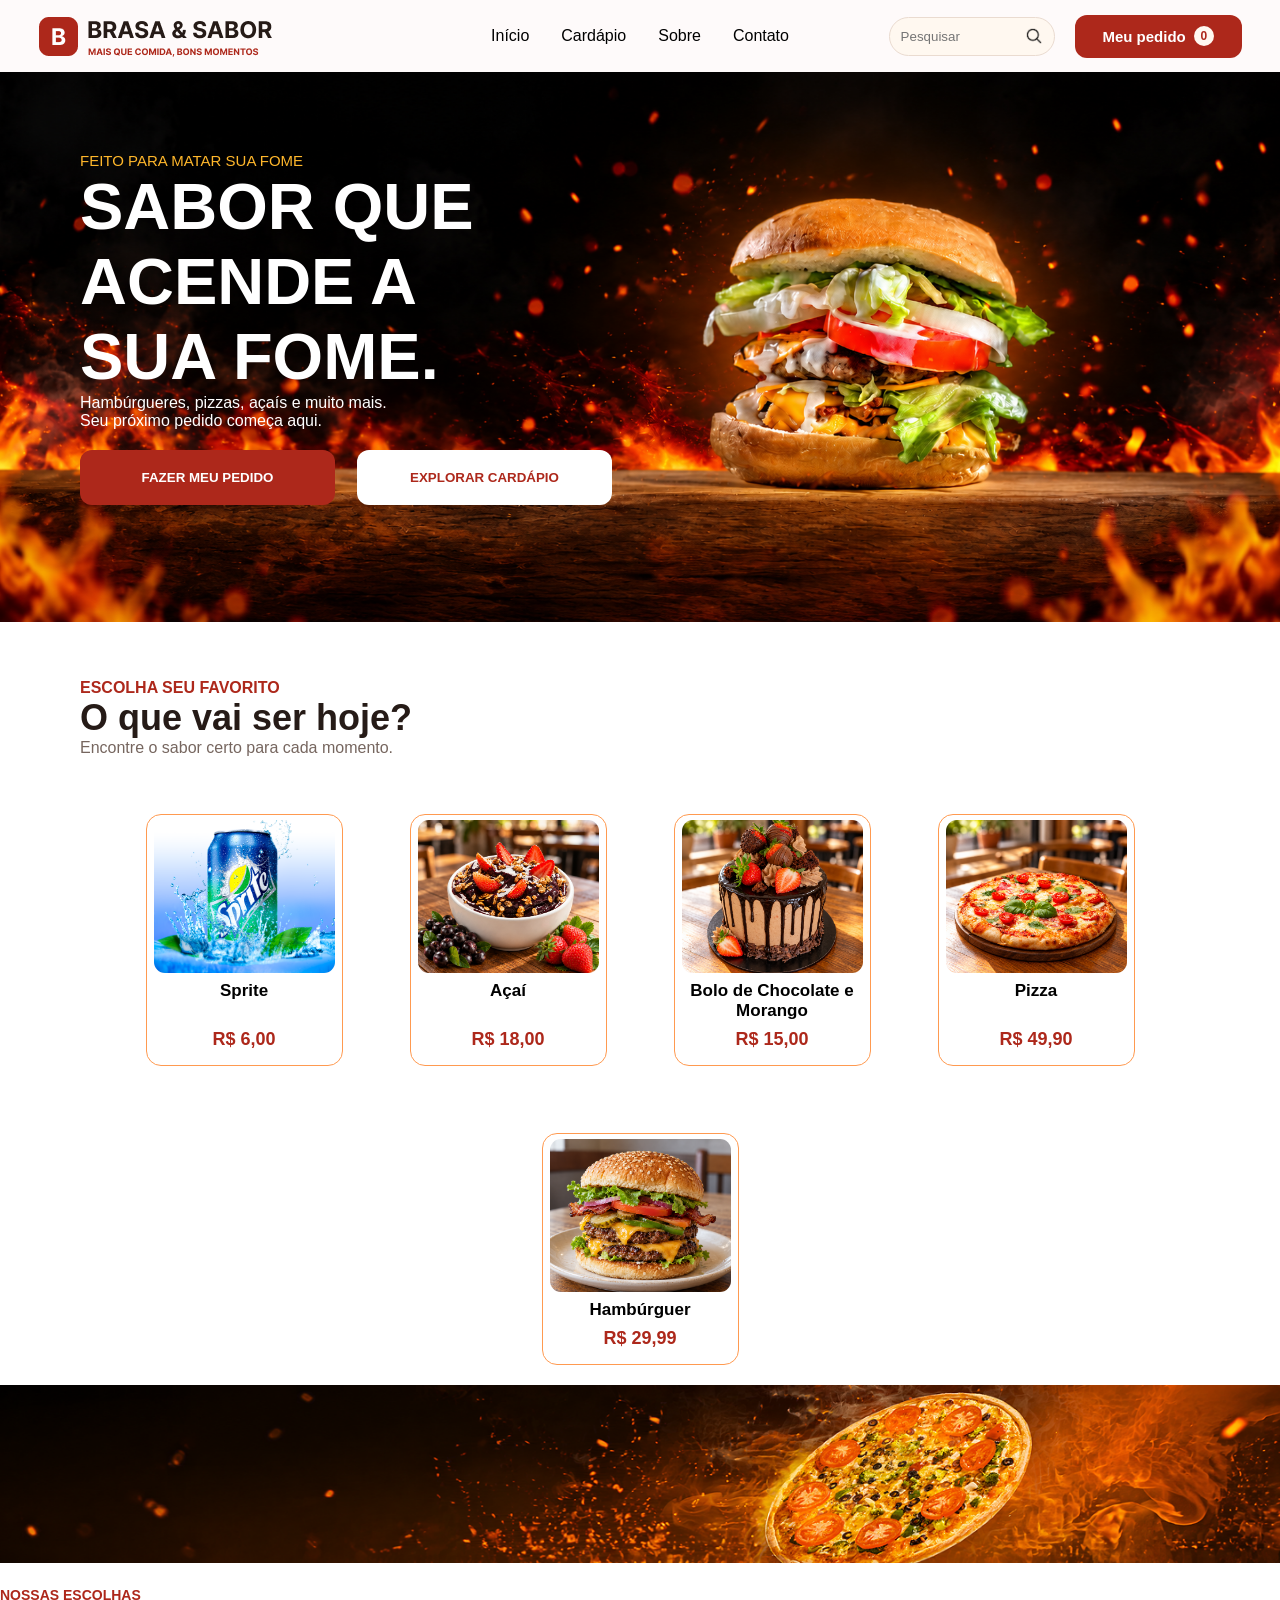
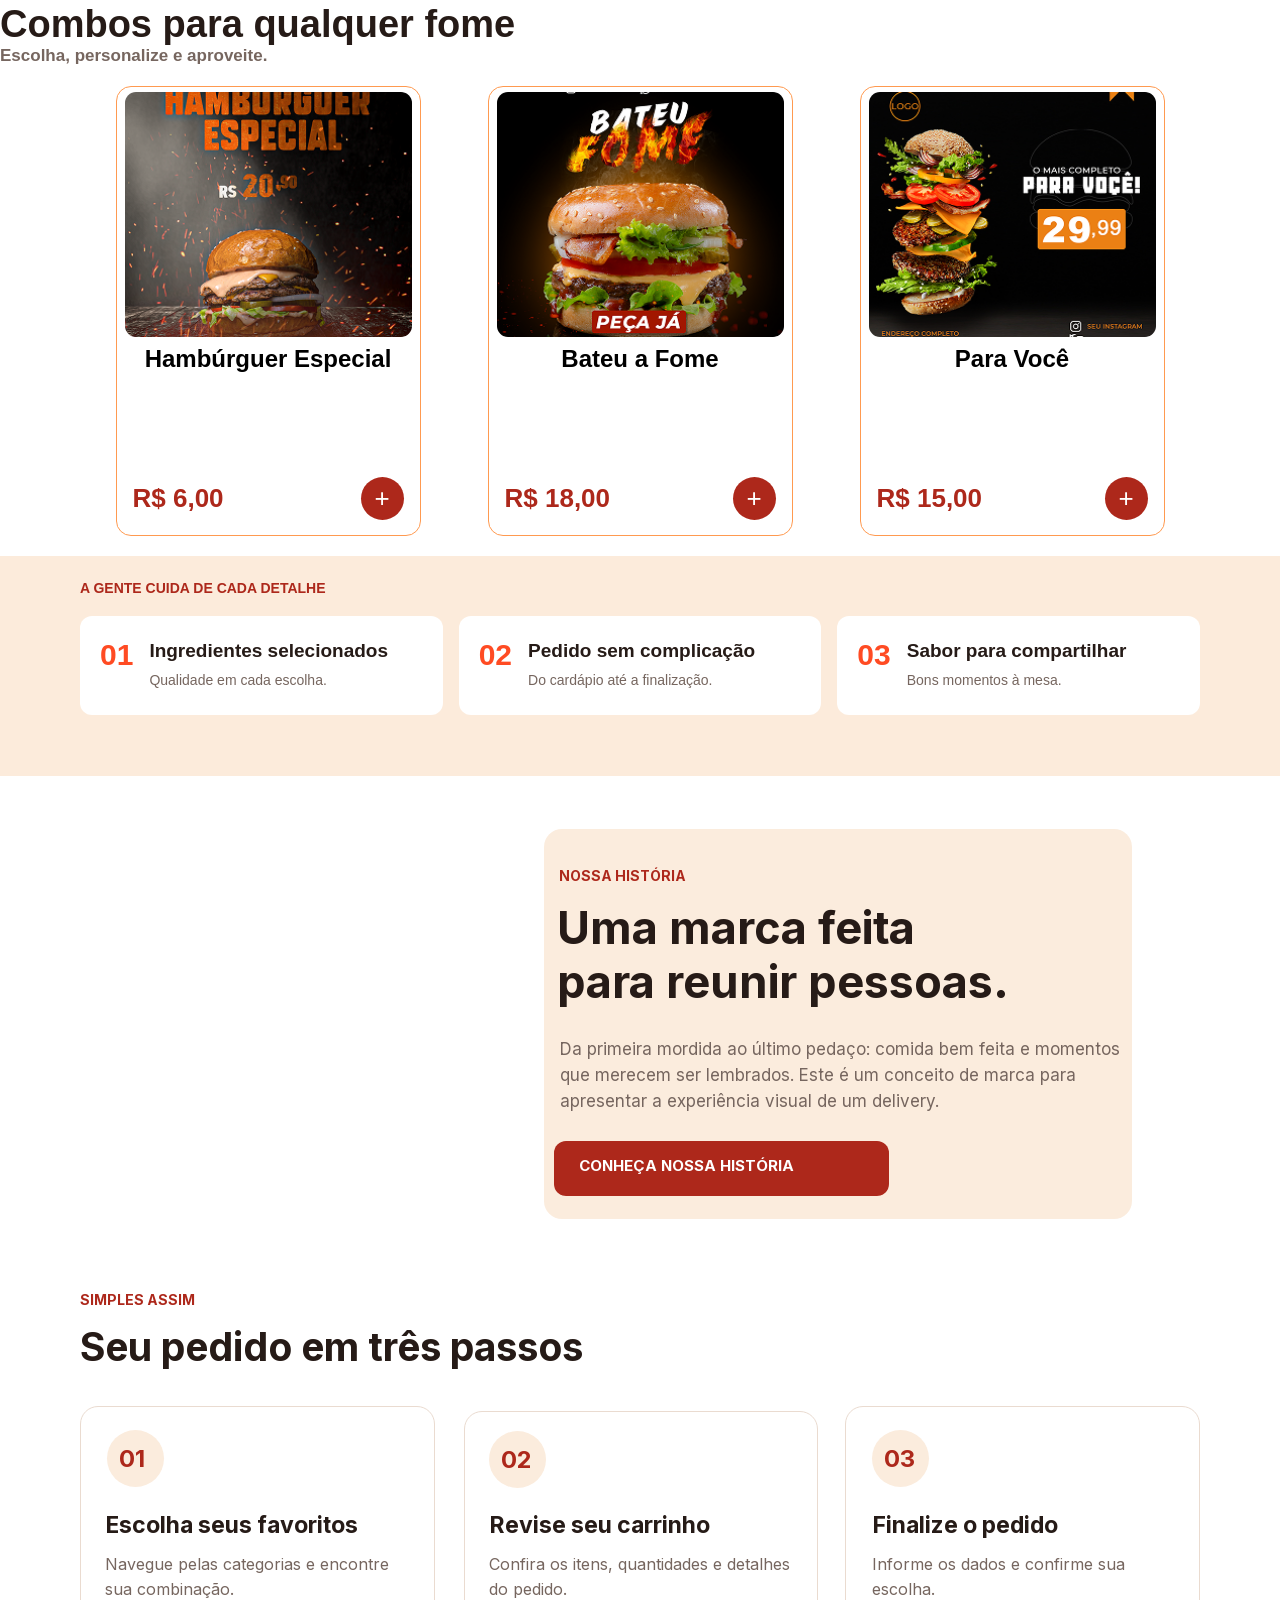
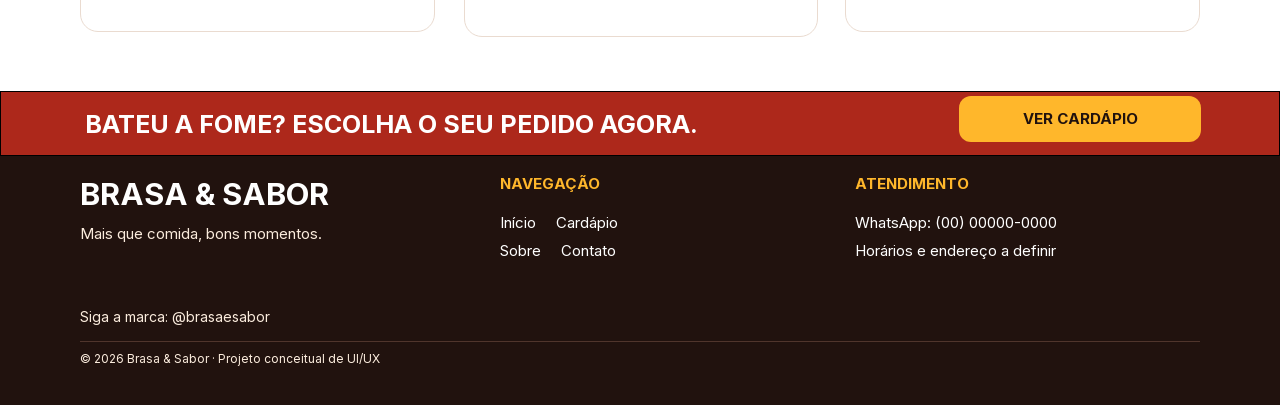
==== commit c2f26d5d: "Atualiza visual do cardápio e centraliza navegação" ====
--- a/index.html
+++ b/index.html
@@ -7,10 +7,10 @@
     <meta name="viewport" content="width=device-width, initial-scale=1.0">
     <!-- Faz a página se adaptar corretamente a diferentes tamanhos de tela -->
     <title>Brasa & Sabor</title> <!-- Define o nome que aparece na aba do navegador -->
-    <link rel="stylesheet" href="index.css?v=cd2eb52864ba"> <!-- Carrega o CSS atualizado -->
+    <link rel="stylesheet" href="index.css?v=a0e9b77c3fe5"> <!-- Carrega o CSS atualizado -->
     <script src="menu.js?v=e6cb607a9255" defer></script> <!-- Controla o menu do celular -->
-    <link rel="stylesheet" href="cardapio.css?v=669b8cf87e80"> <!-- Estilos do cardápio e pedido -->
-    <script src="cardapio.js?v=883831ccedae" defer></script> <!-- Controla produtos e carrinho -->
+    <link rel="stylesheet" href="cardapio.css?v=f6be557918ce"> <!-- Estilos do cardápio e pedido -->
+    <script src="cardapio.js?v=4896ae3f0e06" defer></script> <!-- Controla produtos e carrinho -->
     <link rel="shortcut icon" href="assets/favicon.png" type="image/x-icon">
     <!-- Define o ícone que aparece na aba do navegador -->
 </head>
@@ -40,14 +40,6 @@
                 </li> <!-- Fim do item -->
 
                 <li> <!-- Item do menu -->
-                    <a href="#combos">Combos</a> <!-- Vai para os combos -->
-                </li> <!-- Fim do item -->
-
-                <li> <!-- Item do menu -->
-                    <a href="#banner-pizza">Promoções</a> <!-- Vai para as promoções -->
-                </li> <!-- Fim do item -->
-
-                <li> <!-- Item do menu -->
                     <a href="#sobre">Sobre</a> <!-- Vai para a apresentação -->
                 </li> <!-- Fim do item -->
 
@@ -340,11 +332,9 @@
                         <div class="rodape-linha"> <!-- Agrupa a primeira linha de links -->
                             <a href="#inicio">Início</a> <!-- Leva ao início da página -->
                             <a href="cardapio.html">Cardápio</a> <!-- Abre o cardápio completo -->
-                            <a href="#banner-pizza">Promoções</a> <!-- Leva ao banner de promoção -->
                         </div> <!-- Encerra a primeira linha de links -->
 
                         <div class="rodape-linha"> <!-- Agrupa a segunda linha de links -->
-                            <a href="#combos">Combos</a> <!-- Leva à seção de combos -->
                             <a href="#sobre">Sobre</a> <!-- Leva à apresentação da marca -->
                             <a href="#contato">Contato</a> <!-- Leva às informações de atendimento -->
                         </div> <!-- Encerra a segunda linha de links -->
--- a/index.css
+++ b/index.css
@@ -19,6 +19,7 @@
 }
 
 header {
+    position: relative; /* Referência para centralizar o menu */
     background-color: #FEFAFA; /* Define a cor de fundo do cabeçalho */
     display: flex; /* Coloca os elementos do cabeçalho lado a lado */
     align-items: center; /* Centraliza os elementos verticalmente */
@@ -27,13 +28,22 @@
     height: auto; /* Evita que o botão fique encoberto em telas menores */
     padding: 12px clamp(20px, 3vw, 80px); /* Ajusta o espaço lateral à largura da tela */
     box-sizing: border-box; /* Inclui o padding no tamanho do cabeçalho */
-    gap: 16px; /* Mantém os elementos próximos sem apertar o cabeçalho */
+    gap: 20px; /* Mantém os elementos próximos sem apertar o cabeçalho */
     flex-wrap: wrap; /* Permite que os elementos passem para outra linha quando faltar espaço */
 
     & #logo {
         cursor: pointer; /* Mostra uma mão ao passar o mouse sobre a logo */
     }
 }
+
+@media (min-width: 1201px) { /* Menu no computador */
+    header > nav { /* Navegação do cabeçalho */
+        position: absolute; /* Posiciona o menu no cabeçalho */
+        top: 50%; /* Alinha ao meio da altura */
+        left: 50%; /* Alinha ao meio da largura */
+        transform: translate(-50%, -50%); /* Centraliza o menu */
+    } /* Fim da navegação */
+} /* Fim do menu no computador */
 
 nav ul {
     display: flex; /* Coloca os itens do menu lado a lado */
--- a/cardapio.css
+++ b/cardapio.css
@@ -1,3 +1,36 @@
+@font-face { /* Fonte dos títulos do cardápio */
+    font-family: "Anton"; /* Nome da fonte local */
+    src: url("assets/fonts/Anton-Regular.ttf") format("truetype"); /* Carrega o arquivo da fonte */
+    font-weight: 400; /* Peso do título */
+    font-style: normal; /* Estilo da fonte */
+    font-display: swap; /* Mostra o texto durante a carga */
+} /* Fim da fonte */
+
+.simbolos-cardapio { /* Símbolos dos ícones */
+    position: absolute; /* Retira do espaço da página */
+    width: 0; /* Não ocupa largura */
+    height: 0; /* Não ocupa altura */
+    overflow: hidden; /* Esconde a lista de símbolos */
+} /* Fim dos símbolos */
+
+.icone-cardapio { /* Ícones do cardápio */
+    flex-shrink: 0; /* Mantém o tamanho do desenho */
+    width: 24px; /* Largura do ícone */
+    height: 24px; /* Altura do ícone */
+} /* Fim dos ícones */
+
+.pagina-cardapio .loja-container { /* Largura do cardápio */
+    width: calc(100% - 48px); /* Margens dos cards */
+    max-width: 1560px; /* Limite em telas grandes */
+} /* Fim da largura */
+
+.pagina-cardapio #menu-principal a[aria-current="page"] { /* Link da página atual */
+    color: #AD281B; /* Destaca o cardápio */
+    text-decoration: underline; /* Marca a página atual */
+    text-decoration-color: #FFB72B; /* Cor do destaque */
+    text-underline-offset: 8px; /* Afasta o sublinhado */
+} /* Fim do link atual */
+
 /* Pesquisa e contador do pedido */
 .botao-pesquisa { /* Botão da lupa */
     position: absolute; /* Fica dentro da pesquisa */
@@ -52,9 +85,11 @@
 } /* Fim do alinhamento */
 
 .cardapio-abertura { /* Banner do cardápio */
-    padding: 28px 0 44px; /* Espaçamento vertical */
-    background: linear-gradient(90deg, rgb(0 0 0 / 85%), rgb(0 0 0 / 12%)), url("assets/banner-burguer.png") center / cover; /* Fundo do banner */
-    color: white; /* Texto claro */
+    position: relative; /* Referência da imagem */
+    isolation: isolate; /* Organiza as camadas do banner */
+    overflow: hidden; /* Mantém a foto dentro do banner */
+    background: #FFF8F0; /* Fundo claro da marca */
+    color: #261B17; /* Texto escuro do banner */
 } /* Fim do banner */
 
 .trilha-pagina { /* Caminho de navegação */
@@ -80,7 +115,9 @@
 } /* Fim da legenda */
 
 .cardapio-abertura .loja-legenda { /* Legenda do banner */
-    color: #FFB72B; /* Amarelo sobre o fundo escuro */
+    color: #7C3C2D; /* Cor sobre o fundo claro */
+    font-size: 11px; /* Tamanho da legenda */
+    letter-spacing: 0.35em; /* Espaço entre as letras */
 } /* Fim da legenda do banner */
 
 .loja-titulo { /* Título principal */
@@ -99,28 +136,34 @@
 } /* Fim da apresentação */
 
 .cardapio-conteudo { /* Área dos produtos */
-    padding-top: 36px; /* Separa do banner */
+    padding-top: 0; /* Aproxima os filtros do banner */
 } /* Fim da área dos produtos */
 
 .categorias-cardapio { /* Filtros das categorias */
-    display: flex; /* Organiza os filtros em linha */
-    gap: 10px; /* Espaço entre os filtros */
-    overflow-x: auto; /* Permite rolar os filtros no celular */
-    padding: 4px 2px 14px; /* Espaço dos filtros e do foco */
+    display: flex; /* Coloca os filtros em linha */
+    align-items: center; /* Alinha os ícones */
+    justify-content: space-between; /* Distribui as categorias */
+    gap: 12px; /* Espaço entre os filtros */
+    overflow-x: auto; /* Permite rolar no celular */
+    padding: 20px 2px 16px; /* Espaçamento dos filtros */
     scrollbar-width: thin; /* Barra de rolagem discreta */
 } /* Fim dos filtros */
 
 .categoria-botao { /* Cada categoria */
-    flex-shrink: 0; /* Mantém o nome legível */
+    display: inline-flex; /* Coloca ícone e nome em linha */
+    align-items: center; /* Centraliza na vertical */
+    justify-content: center; /* Centraliza o conteúdo */
+    flex-shrink: 0; /* Mantém os nomes legíveis */
     min-height: 44px; /* Área para toque */
+    gap: 10px; /* Espaço entre ícone e nome */
     padding: 10px 18px; /* Espaçamento da categoria */
-    border: 1px solid #EADBD0; /* Borda clara */
-    border-radius: 24px; /* Formato arredondado */
-    background: white; /* Fundo da categoria */
-    color: #50352C; /* Cor do texto */
+    border: 1px solid transparent; /* Reserva a borda do foco */
+    border-radius: 28px; /* Arredonda o filtro */
+    background: transparent; /* Acompanha o fundo da página */
+    color: #57443A; /* Cor das categorias */
     font-size: 14px; /* Tamanho do nome */
-    font-weight: 600; /* Destaca a categoria */
-    white-space: nowrap; /* Mantém o nome em uma linha */
+    font-weight: 600; /* Destaca o nome */
+    white-space: nowrap; /* Evita quebrar o nome */
 } /* Fim da categoria */
 
 .categoria-botao[aria-pressed="true"] { /* Categoria selecionada */
@@ -129,17 +172,17 @@
     color: white; /* Texto branco */
 } /* Fim da seleção */
 
-.catalogo-cabecalho { /* Título e resultado do cardápio */
-    display: flex; /* Coloca os textos em linha */
+.catalogo-cabecalho { /* Título e resultado da busca */
+    display: flex; /* Organiza os textos em linha */
     align-items: baseline; /* Alinha os textos pela base */
     justify-content: space-between; /* Distribui o espaço */
     flex-wrap: wrap; /* Permite quebrar a linha */
     gap: 8px; /* Espaço entre os textos */
-    margin: 18px 0 24px; /* Espaçamento dos títulos */
+    margin: 8px 0 16px; /* Espaçamento do título */
 } /* Fim do cabeçalho dos produtos */
 
 .catalogo-cabecalho h2 { /* Título da lista */
-    font-size: 28px; /* Tamanho do título */
+    font-size: 21px; /* Tamanho do título */
     letter-spacing: -0.025em; /* Aproxima as letras */
 } /* Fim do título da lista */
 
@@ -151,55 +194,57 @@
 
 .lista-produtos { /* Grade do cardápio */
     display: grid; /* Organiza os produtos */
-    grid-template-columns: repeat(3, minmax(0, 1fr)); /* Três produtos por linha */
-    gap: 24px; /* Espaço entre os cards */
+    grid-template-columns: repeat(5, minmax(0, 1fr)); /* Cinco produtos por linha */
+    gap: 16px; /* Espaço entre os cards */
 } /* Fim da grade */
 
 .produto-card { /* Card do produto */
     display: flex; /* Organiza imagem e conteúdo */
-    flex-direction: column; /* Coloca os elementos em coluna */
+    flex-direction: column; /* Coloca o conteúdo em coluna */
     min-width: 0; /* Permite ajustar à coluna */
-    overflow: hidden; /* Mantém a imagem dentro dos cantos */
+    overflow: hidden; /* Mantém a imagem nos cantos */
     border: 1px solid #EADBD0; /* Borda do card */
-    border-radius: 18px; /* Arredonda os cantos */
-    background: white; /* Fundo do produto */
+    border-radius: 14px; /* Arredonda os cantos */
+    background: #FFFBF6; /* Fundo claro do produto */
+    box-shadow: 0 5px 16px rgb(80 41 19 / 5%); /* Destaca o card */
 } /* Fim do card */
 
-.produto-imagem { /* Foto ou arte do produto */
-    display: block; /* Remove o espaço abaixo da imagem */
-    width: 100%; /* Ocupa o card */
-    aspect-ratio: 1; /* Mantém as artes completas */
-    object-fit: contain; /* Preserva o conteúdo da arte */
+.produto-imagem { /* Foto do produto */
+    display: block; /* Remove o espaço abaixo da foto */
+    width: 100%; /* Ocupa a largura do card */
+    aspect-ratio: 4 / 3; /* Enquadramento horizontal */
+    object-fit: cover; /* Preenche a área da foto */
     background: #FBECDD; /* Fundo das imagens */
 } /* Fim da imagem */
 
 .produto-corpo { /* Informações do produto */
     display: flex; /* Organiza os textos */
-    flex-direction: column; /* Coloca os textos em coluna */
-    flex: 1; /* Iguala o espaço dos cards */
-    padding: 22px; /* Espaçamento dos textos */
+    flex-direction: column; /* Coloca em coluna */
+    flex: 1; /* Iguala a altura dos cards */
+    padding: 14px; /* Espaçamento do conteúdo */
 } /* Fim das informações */
 
 .produto-categoria { /* Categoria do produto */
-    margin-bottom: 8px; /* Separa do nome */
-    color: #AD281B; /* Cor da categoria */
-    font-size: 12px; /* Tamanho da categoria */
+    margin-bottom: 6px; /* Separa do nome */
+    color: #76665F; /* Cor da categoria */
+    font-size: 10px; /* Tamanho da categoria */
     font-weight: 700; /* Destaca a categoria */
     text-transform: uppercase; /* Usa letras maiúsculas */
     letter-spacing: 0.05em; /* Espaça as letras */
 } /* Fim da categoria do produto */
 
 .produto-nome { /* Nome do produto */
-    font-size: 21px; /* Tamanho do nome */
-    line-height: 1.3; /* Altura das linhas */
-    letter-spacing: -0.02em; /* Aproxima as letras */
+    color: #7F170E; /* Vermelho escuro da marca */
+    font-size: 17px; /* Tamanho do nome */
+    line-height: 1.25; /* Altura das linhas */
+    letter-spacing: -0.025em; /* Aproxima as letras */
 } /* Fim do nome */
 
 .produto-descricao { /* Descrição do produto */
-    margin-top: 10px; /* Espaço abaixo do nome */
-    color: #76665F; /* Cor da descrição */
-    font-size: 14px; /* Tamanho do texto */
-    line-height: 1.6; /* Espaço entre as linhas */
+    margin-top: 8px; /* Espaço abaixo do nome */
+    color: #57443A; /* Cor da descrição */
+    font-size: 12px; /* Tamanho do texto */
+    line-height: 1.5; /* Espaço entre as linhas */
 } /* Fim da descrição */
 
 .produto-detalhes, .remover-item { /* Ações de texto */
@@ -214,14 +259,13 @@
     text-underline-offset: 3px; /* Afasta o sublinhado */
 } /* Fim das ações de texto */
 
-.produto-rodape { /* Preço e botão do produto */
-    display: flex; /* Coloca os dois em linha */
-    align-items: center; /* Centraliza na vertical */
-    justify-content: space-between; /* Distribui o espaço */
-    flex-wrap: wrap; /* Permite ajustar à largura */
+.produto-rodape { /* Preço e ação do produto */
+    display: flex; /* Organiza preço e botão */
+    flex-direction: column; /* Coloca o botão abaixo do preço */
+    align-items: flex-start; /* Alinha os valores à esquerda */
     gap: 12px; /* Espaço entre preço e botão */
     margin-top: auto; /* Alinha os rodapés dos cards */
-    padding-top: 16px; /* Espaço acima do preço */
+    padding-top: 10px; /* Separa dos detalhes */
 } /* Fim do rodapé do produto */
 
 .produto-preco { /* Preço do produto */
@@ -474,9 +518,9 @@
     font-size: 28px; /* Tamanho do símbolo */
 } /* Fim do botão de fechar */
 
-@media (max-width: 1100px) { /* Telas médias */
+@media (max-width: 1199px) { /* Telas médias */
     .lista-produtos { /* Grade dos produtos */
-        grid-template-columns: repeat(2, minmax(0, 1fr)); /* Dois produtos por linha */
+        grid-template-columns: repeat(3, minmax(0, 1fr)); /* Três produtos por linha */
     } /* Fim da grade média */
     .loja-container { /* Margens do conteúdo */
         width: calc(100% - 48px); /* Reserva 24px por lado */
@@ -494,17 +538,13 @@
         width: calc(100% - 32px); /* Reserva 16px por lado */
     } /* Fim do conteúdo */
     .cardapio-abertura { /* Banner no celular */
-        padding: 24px 0 36px; /* Espaçamento do banner */
-        background-position: 65% center; /* Enquadra o hambúrguer */
+        padding: 0; /* Remove o espaço externo */
     } /* Fim do banner móvel */
-    .cardapio-abertura .loja-titulo { /* Título no banner */
-        max-width: 11ch; /* Mantém linhas legíveis */
-    } /* Fim do título móvel */
     .trilha-pagina { /* Caminho no celular */
         margin-bottom: 24px; /* Espaço abaixo do caminho */
     } /* Fim do caminho móvel */
     .cardapio-conteudo { /* Produtos no celular */
-        padding-top: 24px; /* Espaço abaixo do banner */
+        padding-top: 0; /* Aproxima as categorias */
     } /* Fim da área móvel */
     .lista-produtos { /* Grade no celular */
         grid-template-columns: minmax(0, 1fr); /* Um produto por linha */
@@ -569,3 +609,266 @@
         min-height: 0; /* Permite diminuir */
     } /* Fim da imagem dos detalhes */
 } /* Fim dos celulares */
+
+
+.cardapio-capa { /* Foto do banner */
+    position: absolute; /* Coloca a foto atrás dos textos */
+    inset: 0; /* Ocupa o banner inteiro */
+    z-index: -1; /* Mantém os textos na frente */
+    width: 100%; /* Largura da foto */
+    height: 100%; /* Altura da foto */
+    object-fit: cover; /* Preenche o banner */
+    object-position: center; /* Centraliza a composição */
+} /* Fim da foto do banner */
+
+.pagina-cardapio .cardapio-banner-conteudo { /* Conteúdo do banner */
+    position: relative; /* Referência do selo */
+    width: calc(100% - 112px); /* Margens dos textos */
+    min-height: 410px; /* Altura do banner no computador */
+    padding: 36px 0; /* Espaçamento vertical */
+    box-sizing: border-box; /* Inclui o espaçamento na altura */
+    display: flex; /* Centraliza o conteúdo */
+    align-items: center; /* Alinha na vertical */
+} /* Fim do conteúdo do banner */
+
+.cardapio-textos { /* Textos da apresentação */
+    width: 52%; /* Reserva espaço para a foto */
+    max-width: 620px; /* Limita as linhas do título */
+} /* Fim dos textos */
+
+.pagina-cardapio .cardapio-titulo { /* Título do banner */
+    font-family: "Anton", Impact, sans-serif; /* Fonte dos títulos grandes */
+    font-size: clamp(50px, 5.8vw, 84px); /* Ajusta o título à tela */
+    font-weight: 400; /* Usa o peso da fonte */
+    line-height: 1.08; /* Aproxima as linhas */
+    letter-spacing: -0.015em; /* Espaço entre as letras */
+} /* Fim do título do banner */
+
+.cardapio-titulo span, .cardapio-titulo em { /* Linhas do título */
+    display: block; /* Coloca cada frase em uma linha */
+    font-family: inherit; /* Mantém a fonte do título */
+} /* Fim das linhas */
+
+.cardapio-titulo em { /* Frase em destaque */
+    margin-top: 4px; /* Separa as duas linhas */
+    color: #EAA400; /* Amarelo do título */
+    font-style: italic; /* Inclina a frase */
+} /* Fim da frase em destaque */
+
+.cardapio-textos .loja-introducao { /* Descrição do banner */
+    max-width: 440px; /* Limita a largura do texto */
+    margin-top: 18px; /* Espaço abaixo do título */
+    color: #50352C; /* Cor da descrição */
+    font-size: 15px; /* Tamanho do texto */
+    line-height: 1.5; /* Altura das linhas */
+} /* Fim da descrição do banner */
+
+.cardapio-vantagens { /* Vantagens da casa */
+    display: flex; /* Organiza as vantagens em linha */
+    align-items: center; /* Alinha os desenhos */
+    gap: 14px; /* Espaço entre as vantagens */
+    margin-top: 24px; /* Espaço abaixo da descrição */
+    padding: 0; /* Remove o recuo da lista */
+    list-style: none; /* Remove os marcadores */
+} /* Fim das vantagens */
+
+.cardapio-vantagens li { /* Cada vantagem */
+    display: flex; /* Coloca ícone e texto em linha */
+    align-items: center; /* Alinha na vertical */
+    gap: 8px; /* Separa o desenho do texto */
+    font-size: 10px; /* Tamanho da descrição */
+    line-height: 1.4; /* Altura das linhas */
+} /* Fim de cada vantagem */
+
+.cardapio-vantagens li + li { /* Separação das vantagens */
+    padding-left: 14px; /* Afasta a próxima vantagem */
+    border-left: 1px solid #DCCDC0; /* Linha de separação */
+} /* Fim da separação */
+
+.cardapio-vantagens .icone-cardapio { /* Ícones das vantagens */
+    width: 28px; /* Largura do desenho */
+    height: 28px; /* Altura do desenho */
+    color: #AD281B; /* Vermelho da marca */
+} /* Fim dos ícones das vantagens */
+
+.selo-banner { /* Selo do banner */
+    position: absolute; /* Posiciona sobre a foto */
+    right: 0; /* Alinha à direita */
+    bottom: 24px; /* Distância da borda inferior */
+    display: flex; /* Organiza os textos */
+    flex-direction: column; /* Coloca em coluna */
+    align-items: center; /* Centraliza os textos */
+    justify-content: center; /* Centraliza na vertical */
+    width: 116px; /* Largura do selo */
+    height: 116px; /* Altura do selo */
+    box-sizing: border-box; /* Inclui a borda no tamanho */
+    border: 3px solid #7F170E; /* Contorno do selo */
+    outline: 2px solid #FFB72B; /* Contorno externo amarelo */
+    outline-offset: 3px; /* Separa os contornos */
+    border-radius: 50%; /* Forma um círculo */
+    background: #FFB72B; /* Fundo amarelo */
+    color: #4A170B; /* Cor dos textos */
+    text-align: center; /* Centraliza o texto */
+    transform: rotate(-10deg); /* Inclina o selo */
+} /* Fim do selo do banner */
+
+.selo-banner span { /* Legenda do selo */
+    margin-bottom: 4px; /* Separa do destaque */
+    font-size: 10px; /* Tamanho da legenda */
+    font-weight: 800; /* Destaca a legenda */
+} /* Fim da legenda do selo */
+
+.selo-banner strong { /* Destaque do selo */
+    font-size: 22px; /* Tamanho do destaque */
+    line-height: 1; /* Aproxima as linhas */
+    letter-spacing: -0.05em; /* Aproxima as letras */
+} /* Fim do destaque do selo */
+
+.produto-foto { /* Área da imagem do produto */
+    position: relative; /* Referência do selo */
+    overflow: hidden; /* Mantém a foto dentro do card */
+} /* Fim da área da foto */
+
+.produto-selo { /* Selo de cada sabor */
+    position: absolute; /* Posiciona sobre a foto */
+    top: 12px; /* Distância do topo */
+    left: 12px; /* Distância da borda */
+    display: flex; /* Centraliza o texto */
+    align-items: center; /* Alinha na vertical */
+    justify-content: center; /* Alinha na horizontal */
+    width: 58px; /* Largura do selo */
+    height: 58px; /* Altura do selo */
+    padding: 6px; /* Espaçamento do texto */
+    box-sizing: border-box; /* Inclui o espaçamento */
+    border-radius: 50%; /* Forma circular */
+    background: #FFB72B; /* Amarelo da marca */
+    color: #4A170B; /* Texto escuro */
+    font-size: 10px; /* Tamanho do texto */
+    font-weight: 800; /* Destaca o texto */
+    line-height: 1.1; /* Altura das linhas */
+    text-align: center; /* Centraliza o conteúdo */
+    text-transform: uppercase; /* Usa letras maiúsculas */
+    transform: rotate(-10deg); /* Inclina o selo */
+} /* Fim do selo do produto */
+
+.pagina-cardapio .produto-detalhes { /* Acesso aos detalhes */
+    min-height: 32px; /* Altura do link secundário */
+    margin-top: 4px; /* Separa da descrição */
+    font-size: 12px; /* Tamanho do texto */
+} /* Fim do acesso aos detalhes */
+
+.botao-adicionar { /* Botão de cada card */
+    width: 100%; /* Ocupa a largura do conteúdo */
+    gap: 10px; /* Separa o ícone do texto */
+    border-radius: 28px; /* Formato arredondado */
+} /* Fim do botão de adicionar */
+
+.botao-adicionar .icone-cardapio { /* Ícone do carrinho */
+    width: 20px; /* Largura do desenho */
+    height: 20px; /* Altura do desenho */
+} /* Fim do ícone do carrinho */
+
+@media (max-width: 1199px) { /* Ajustes do banner em telas médias */
+    .cardapio-capa { /* Leitura do banner em telas médias */
+        mask-image: linear-gradient(90deg, transparent, rgb(0 0 0 / 15%) 30%, black 65%); /* Clareia a área dos textos */
+    } /* Fim da leitura do banner */
+    .pagina-cardapio .cardapio-banner-conteudo { /* Área do banner */
+        width: calc(100% - 64px); /* Margens dos textos */
+        min-height: 380px; /* Altura do banner */
+    } /* Fim da área média */
+    .cardapio-vantagens { /* Vantagens no banner */
+        display: grid; /* Organiza as vantagens */
+        grid-template-columns: repeat(2, max-content); /* Duas vantagens por linha */
+        gap: 12px 20px; /* Separa as vantagens */
+    } /* Fim das vantagens médias */
+    .cardapio-vantagens li + li { /* Separação das vantagens */
+        padding-left: 0; /* Remove o recuo */
+        border-left: 0; /* Remove a linha entre colunas */
+    } /* Fim da separação média */
+} /* Fim dos ajustes médios */
+
+@media (max-width: 900px) { /* Tablets */
+    .lista-produtos { /* Produtos no tablet */
+        grid-template-columns: repeat(2, minmax(0, 1fr)); /* Dois produtos por linha */
+    } /* Fim da grade do tablet */
+    .cardapio-textos { /* Textos no tablet */
+        width: 62%; /* Reserva espaço para o título */
+    } /* Fim dos textos do tablet */
+    .cardapio-textos .loja-introducao { /* Descrição no tablet */
+        max-width: 360px; /* Mantém o texto na área clara */
+    } /* Fim da descrição do tablet */
+    .cardapio-capa { /* Imagem no tablet */
+        object-position: 65% center; /* Enquadra o combo */
+    } /* Fim da imagem do tablet */
+    .selo-banner { /* Selo no tablet */
+        right: 0; /* Mantém na borda direita */
+        bottom: 32px; /* Distância da borda inferior */
+    } /* Fim do selo no tablet */
+} /* Fim dos tablets */
+
+@media (max-width: 640px) { /* Ajustes do cardápio no celular */
+    .pagina-cardapio .loja-container { /* Margens do cardápio */
+        width: calc(100% - 32px); /* Reserva 16px por lado */
+    } /* Fim das margens móveis */
+    .pagina-cardapio .cardapio-banner-conteudo { /* Conteúdo do banner */
+        min-height: 560px; /* Reserva espaço para a foto */
+        align-items: flex-start; /* Coloca os textos no topo */
+        padding: 28px 0 240px; /* Separa o texto da imagem */
+    } /* Fim do conteúdo móvel */
+    .cardapio-textos { /* Textos do banner */
+        width: 100%; /* Ocupa a largura disponível */
+        max-width: 430px; /* Limita as linhas longas */
+    } /* Fim dos textos móveis */
+    .pagina-cardapio .cardapio-titulo { /* Título no celular */
+        font-size: clamp(40px, 10vw, 58px); /* Ajusta o tamanho à tela */
+    } /* Fim do título móvel */
+    .cardapio-textos .loja-introducao { /* Descrição no celular */
+        max-width: 360px; /* Limita a largura do texto */
+        font-size: 14px; /* Tamanho da descrição */
+    } /* Fim da descrição móvel */
+    .cardapio-vantagens { /* Vantagens no celular */
+        grid-template-columns: repeat(2, minmax(0, 1fr)); /* Duas por linha */
+        gap: 12px; /* Espaço entre as vantagens */
+        max-width: 340px; /* Limita a largura da lista */
+        margin-top: 20px; /* Separa da descrição */
+    } /* Fim das vantagens móveis */
+    .cardapio-capa { /* Foto abaixo do título */
+        inset: auto 0 0; /* Alinha à base do banner */
+        height: 250px; /* Altura da foto no celular */
+        opacity: 1; /* Mostra a foto com suas cores */
+        object-position: right center; /* Mantém o hambúrguer visível */
+        mask-image: linear-gradient(transparent, black 15%); /* Suaviza o encontro com o texto */
+    } /* Fim da foto móvel */
+    .selo-banner { /* Selo no celular */
+        bottom: 18px; /* Distância da borda inferior */
+        right: 4px; /* Distância da borda direita */
+        width: 86px; /* Largura do selo */
+        height: 86px; /* Altura do selo */
+    } /* Fim do selo móvel */
+    .selo-banner strong { /* Destaque do selo móvel */
+        font-size: 17px; /* Tamanho do destaque */
+    } /* Fim do destaque móvel */
+    .selo-banner span { /* Legenda do selo móvel */
+        font-size: 8px; /* Tamanho da legenda */
+    } /* Fim da legenda móvel */
+    .categorias-cardapio { /* Categorias no celular */
+        justify-content: flex-start; /* Começa pela primeira categoria */
+        gap: 8px; /* Separa os filtros */
+    } /* Fim das categorias móveis */
+    .categoria-botao { /* Filtro no celular */
+        padding: 10px 14px; /* Espaçamento do botão */
+    } /* Fim do filtro móvel */
+    .lista-produtos { /* Produtos no celular */
+        grid-template-columns: minmax(0, 1fr); /* Um produto por linha */
+    } /* Fim da grade móvel */
+    .produto-nome { /* Nome no celular */
+        font-size: 21px; /* Tamanho do nome */
+    } /* Fim do nome móvel */
+    .produto-descricao { /* Descrição no celular */
+        font-size: 14px; /* Tamanho do texto */
+    } /* Fim da descrição móvel */
+    .pagina-cardapio .produto-detalhes { /* Detalhes no celular */
+        min-height: 44px; /* Área para toque */
+        font-size: 14px; /* Tamanho do link */
+    } /* Fim dos detalhes móveis */
+} /* Fim dos ajustes móveis */
